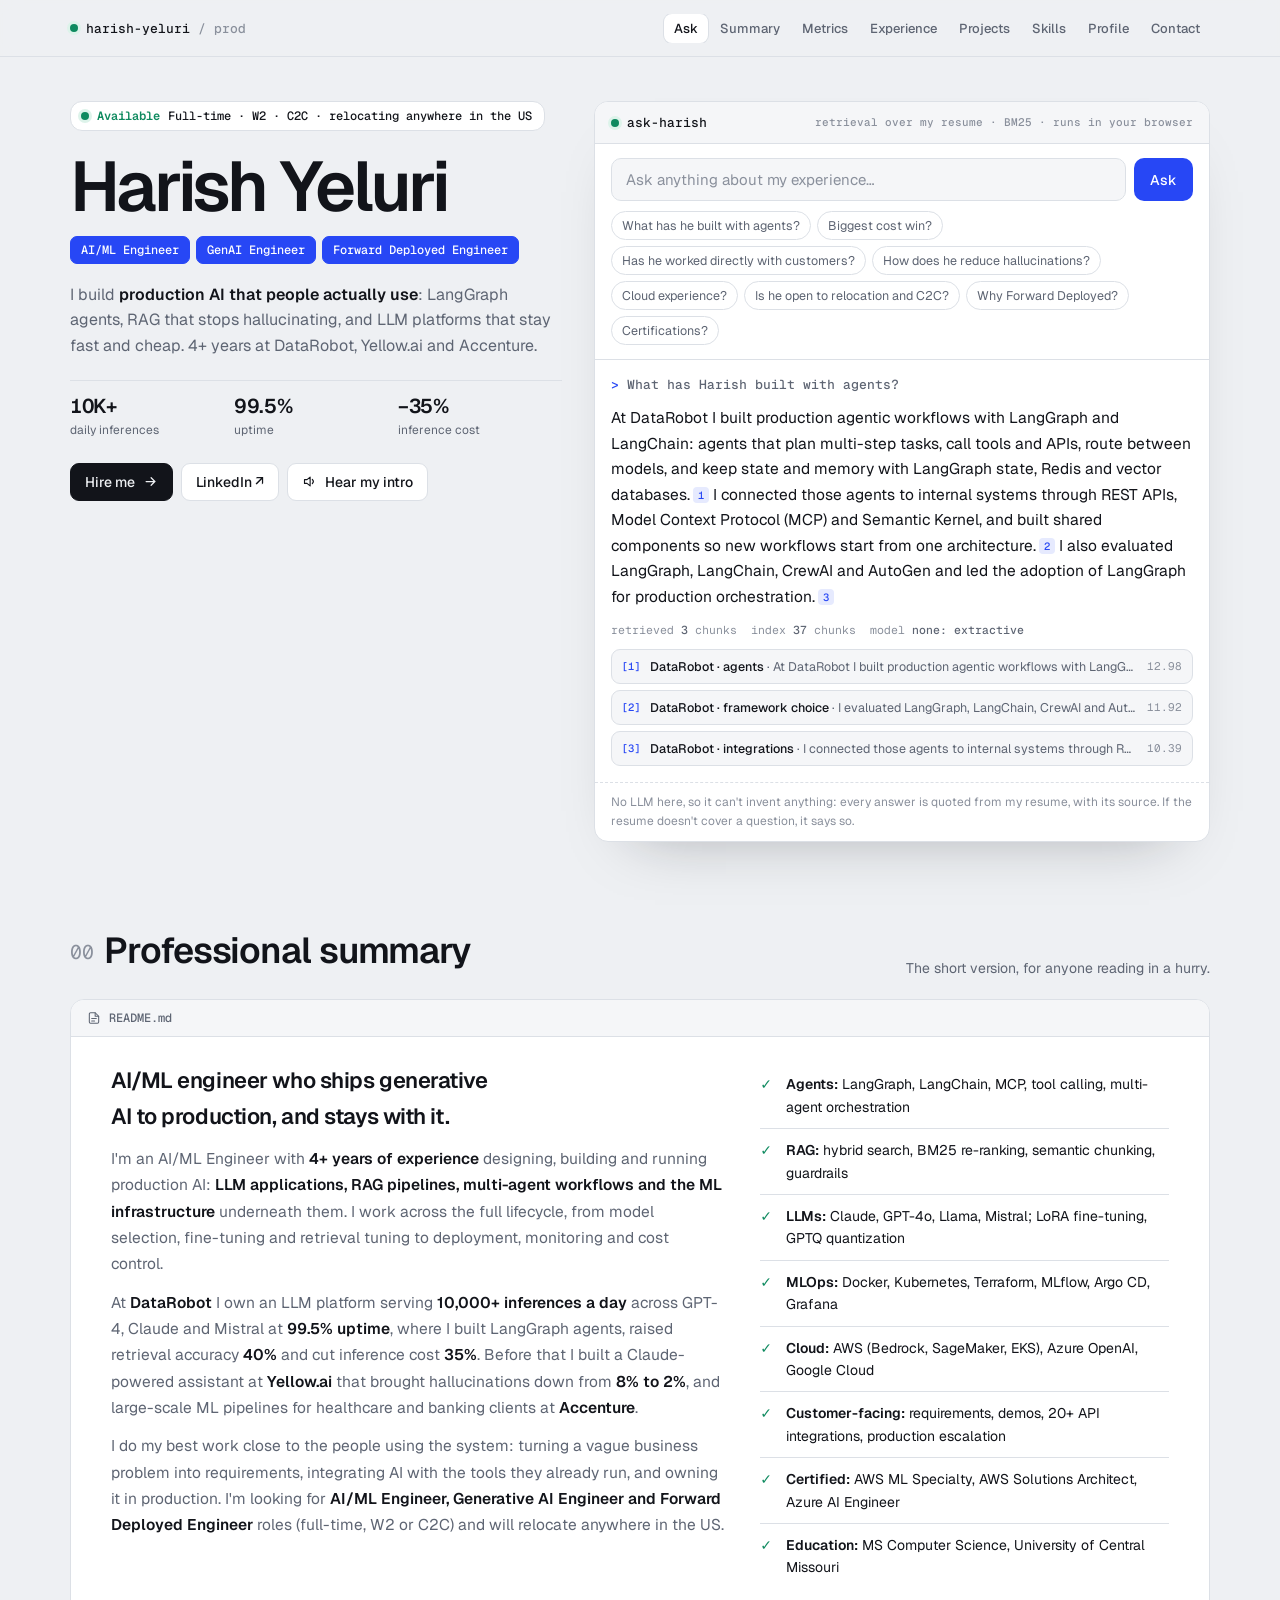
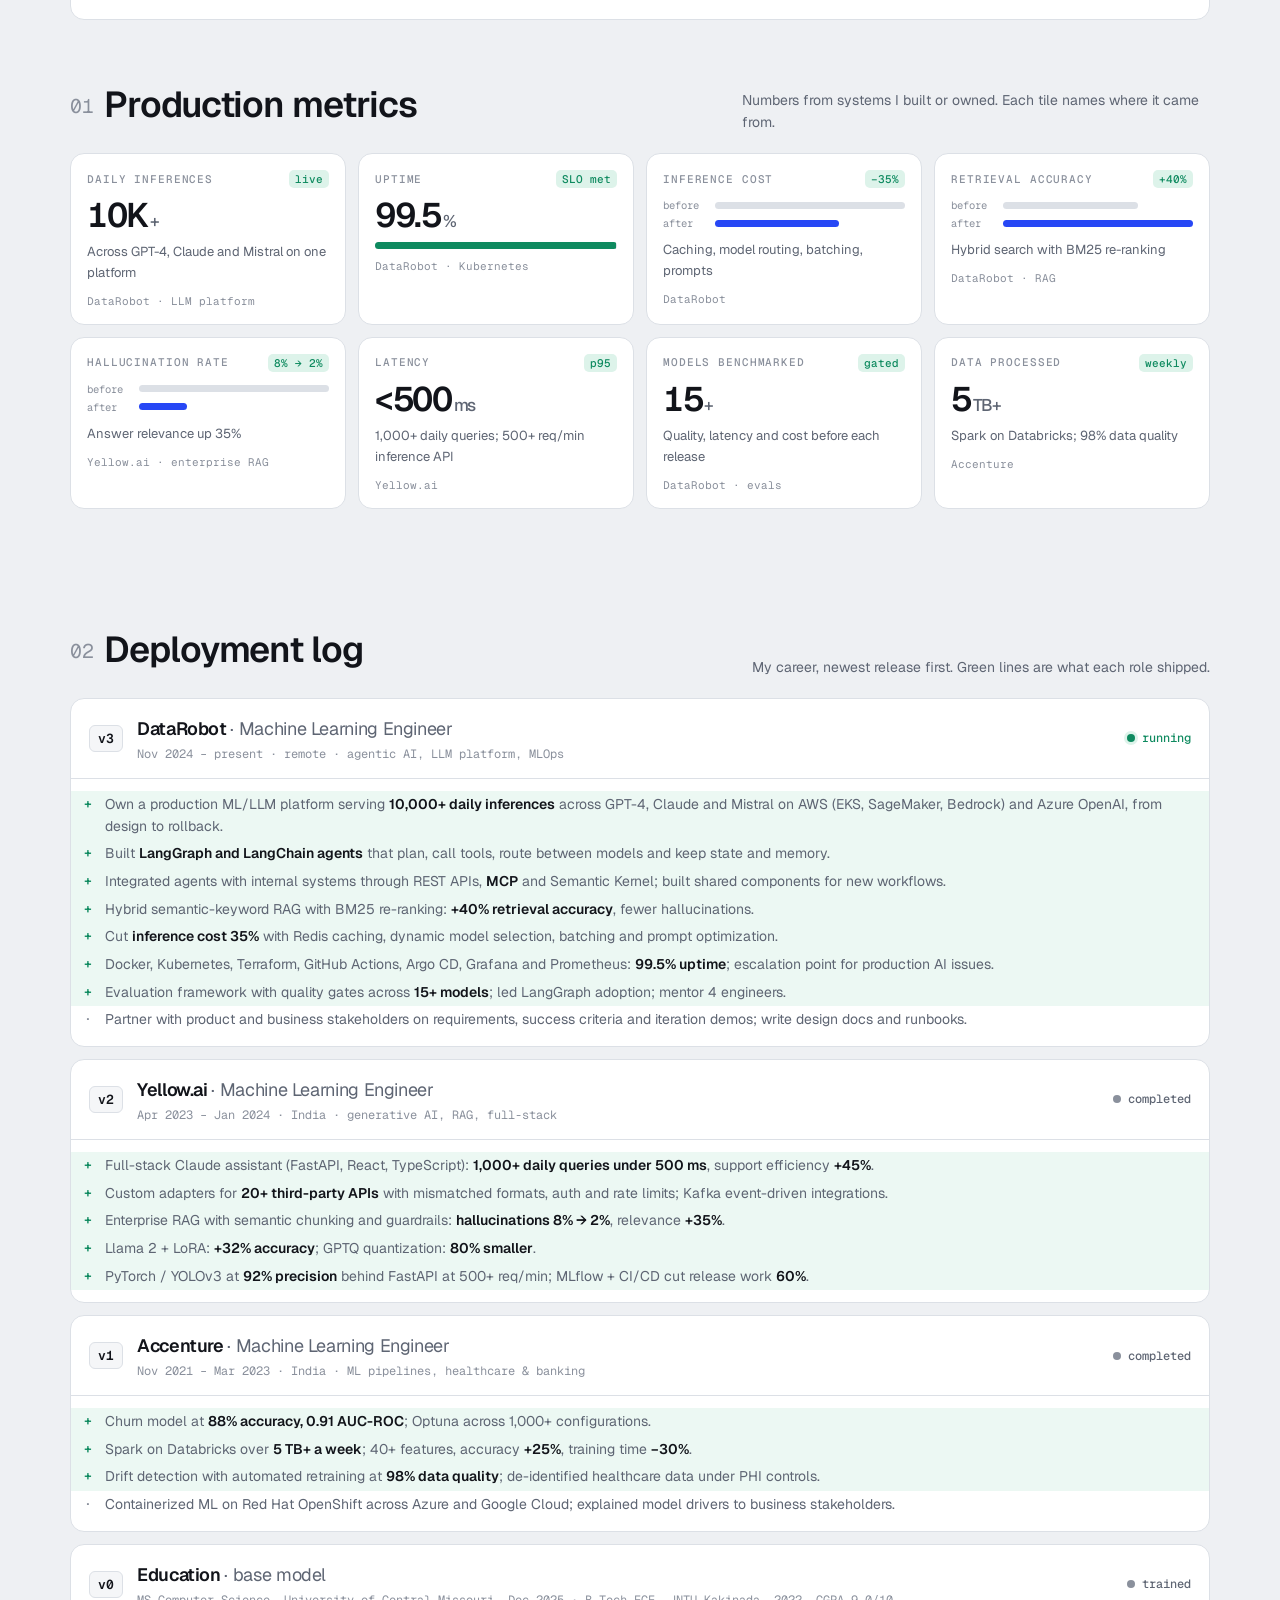
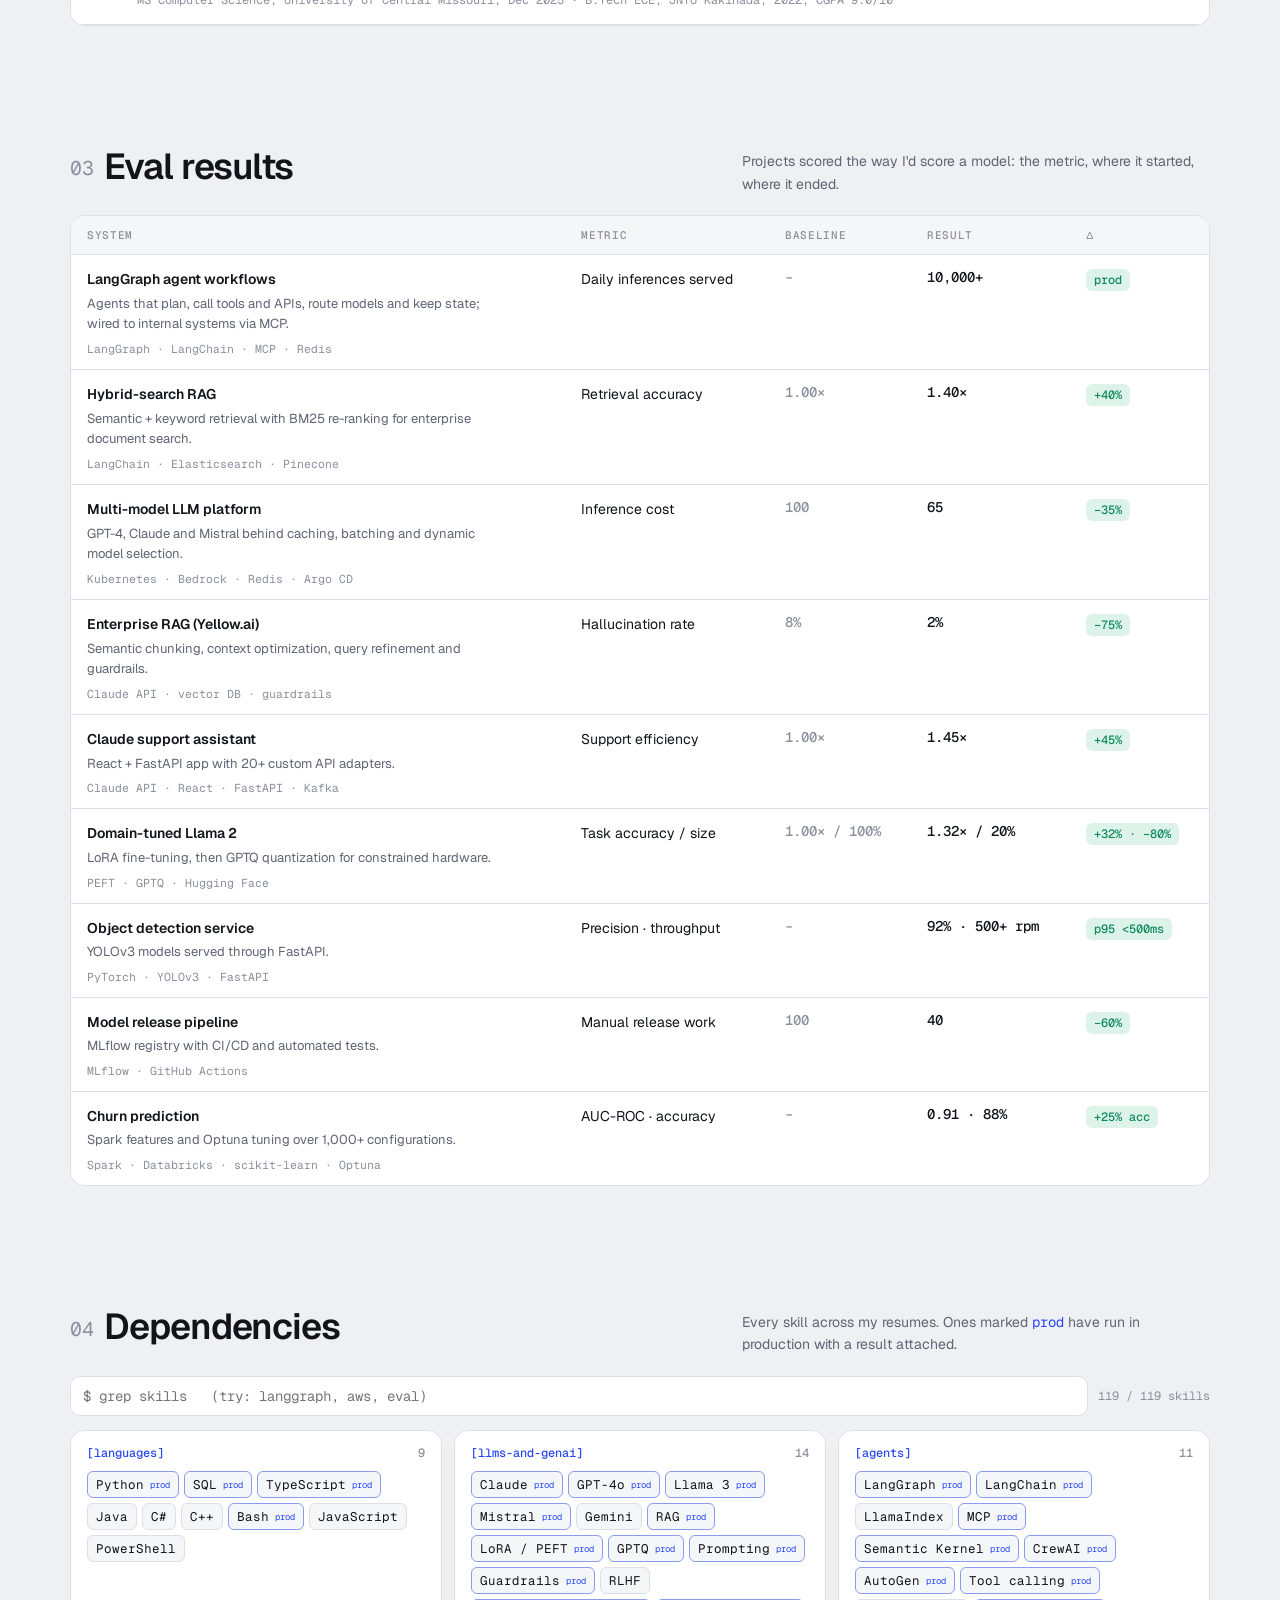
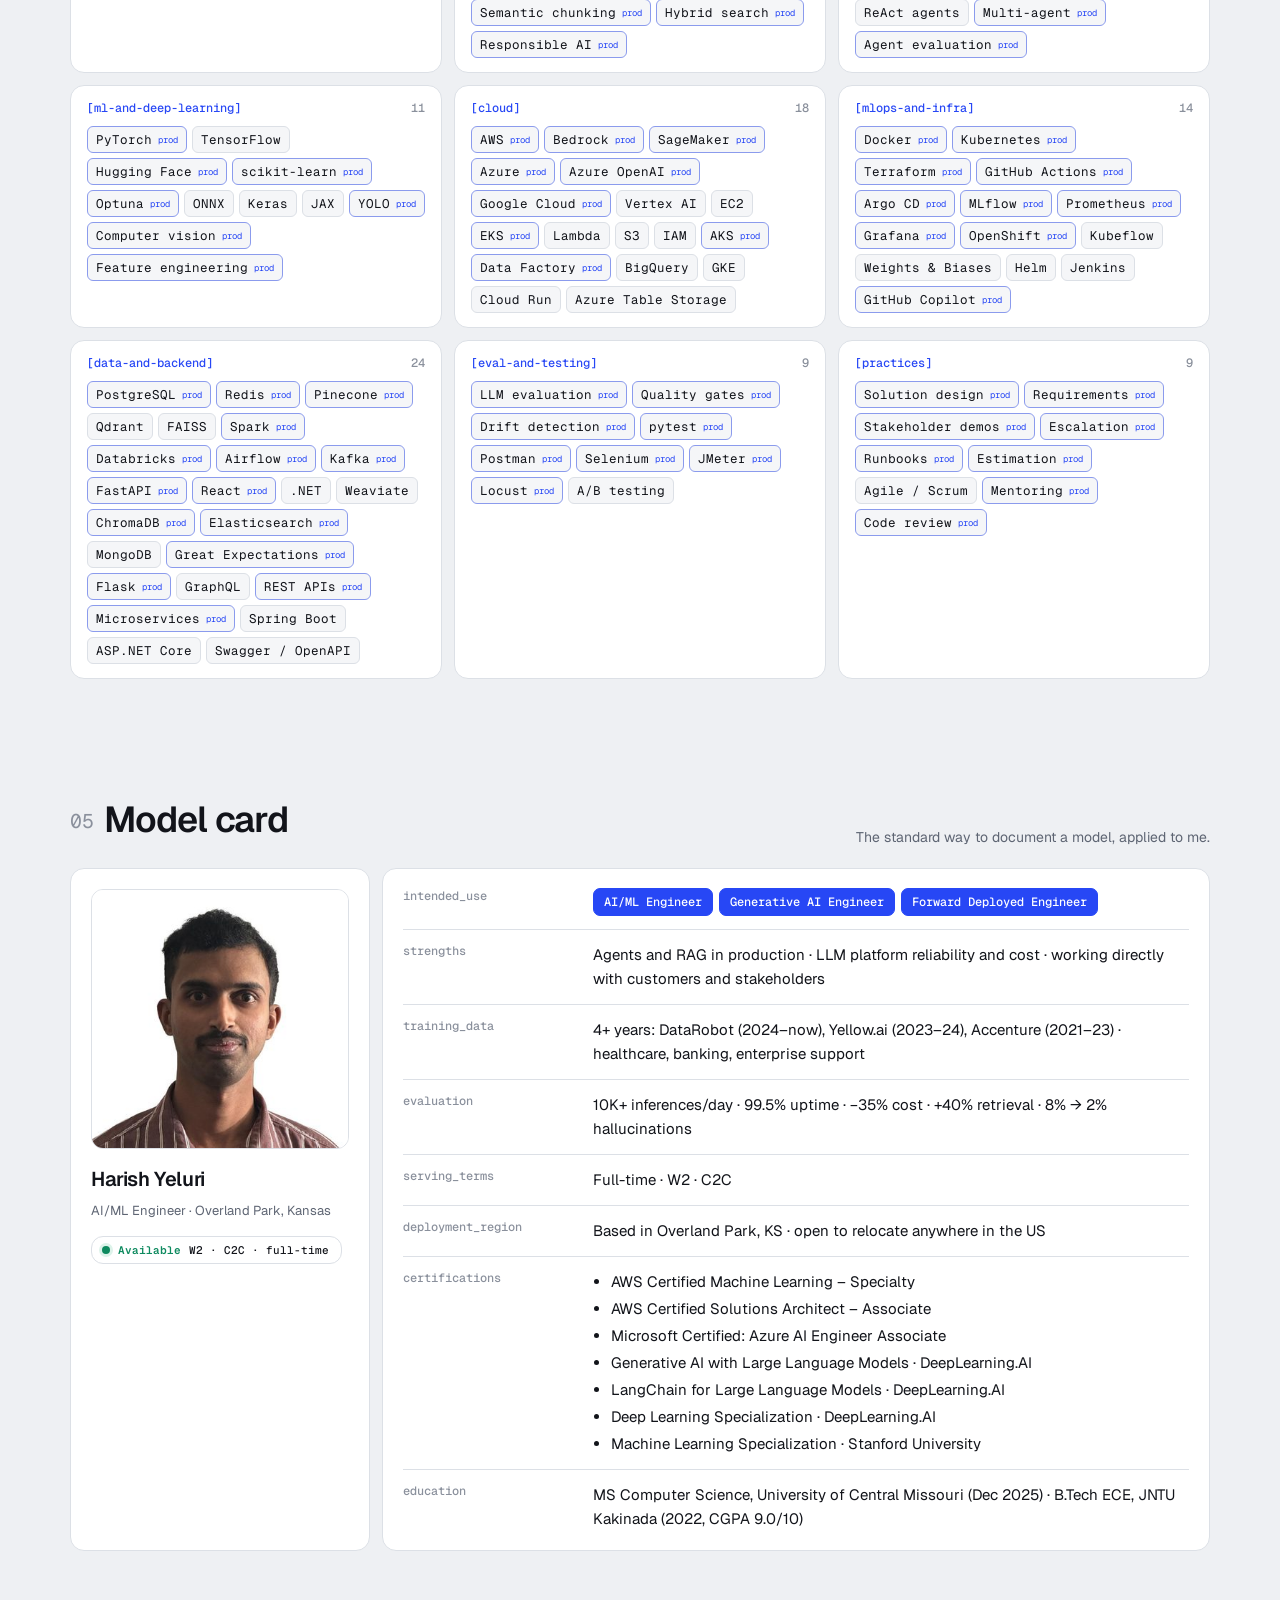
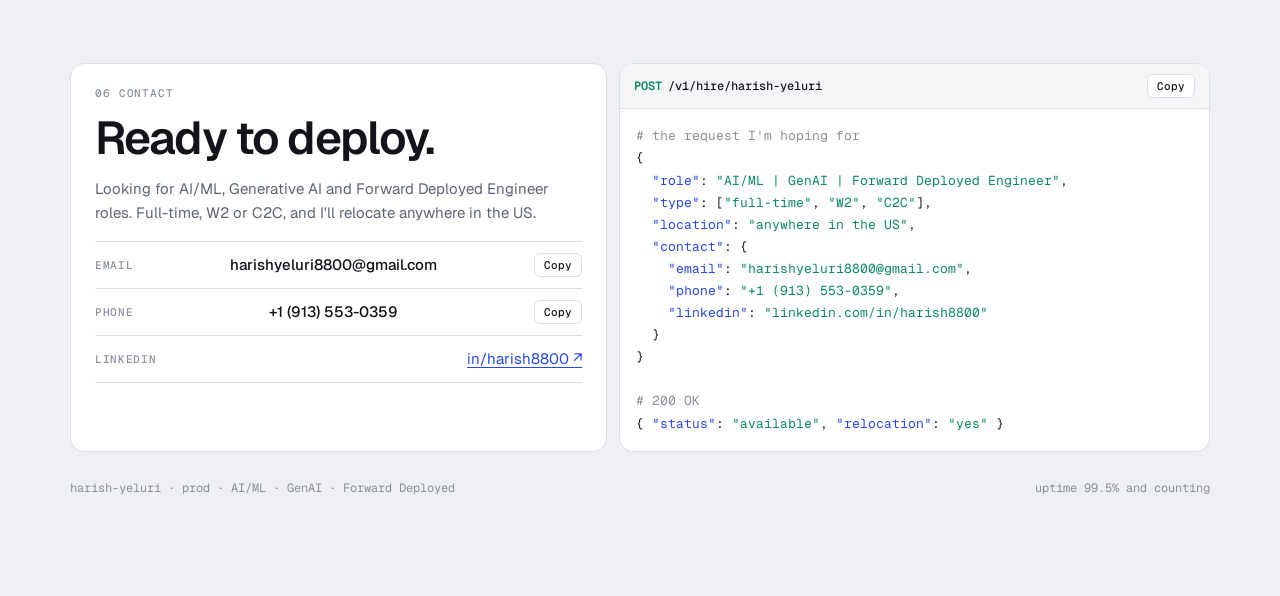
==== index.html @ 782bf1df "Publish the portfolio at the main site address Moves the current live portfolio from /Portfolio/ to " ====
<!doctype html>
<html lang="en">
<head>
  <meta charset="utf-8">
  <meta name="viewport" content="width=device-width, initial-scale=1, viewport-fit=cover">
  <title>Harish Yeluri · AI/ML, GenAI & Forward Deployed Engineer</title>
  <meta name="description" content="Harish Yeluri: AI/ML, Generative AI and Forward Deployed Engineer. Production LLM platforms, LangGraph agents and RAG systems. 10K+ daily inferences, 99.5% uptime, 35% lower inference cost.">
  <meta property="og:title" content="Harish Yeluri · AI/ML Engineer">
  <meta property="og:description" content="Ask my resume anything. Production AI with real metrics.">
  <meta property="og:image" content="assets/harish-yeluri.jpg">
  <meta name="theme-color" content="#EEF0F3">
  <link rel="icon" href="assets/favicon.svg" type="image/svg+xml">
  <link rel="preconnect" href="https://fonts.googleapis.com">
  <link rel="preconnect" href="https://fonts.gstatic.com" crossorigin>
  <link rel="stylesheet" href="https://fonts.googleapis.com/css2?family=Geist:wght@400;500;600;700&family=Geist+Mono:wght@400;500;600&display=swap">
  <link rel="stylesheet" href="css/styles.css">
  <style>body{margin:0}img{max-width:100%}[hidden]{display:none!important}</style>
</head>
<body>
<header class="top">
  <div class="wrap">
    <a class="crumb" href="#top"><span class="dot live" aria-hidden="true"></span>harish-yeluri <span class="hide-sm">/ prod</span></a>
    <nav class="tabs" aria-label="Sections">
      <a href="#ask" data-sec="ask">Ask</a>
      <a href="#summary" data-sec="summary">Summary</a>
      <a href="#metrics" data-sec="metrics">Metrics</a>
      <a href="#deployments" data-sec="deployments">Experience</a>
      <a href="#evals" data-sec="evals">Projects</a>
      <a href="#stack" data-sec="stack">Skills</a>
      <a href="#card" data-sec="card">Profile</a>
      <a href="#hire" data-sec="hire">Contact</a>
    </nav>
  </div>
</header>

<main id="top">
  <div class="wrap">
    <section class="hero" id="ask">
      <div>
        <span class="status"><span class="dot live" aria-hidden="true"></span><b>Available</b><span>Full-time · W2 · C2C · relocating anywhere in the US</span></span>
        <h1>Harish Yeluri</h1>
        <div class="roles" aria-label="Target roles">
          <span class="chip acc">AI/ML Engineer</span><span class="chip acc">GenAI Engineer</span><span class="chip acc">Forward Deployed Engineer</span>
        </div>
        <p class="lede">I build <b>production AI that people actually use</b>: LangGraph agents, RAG that stops hallucinating, and LLM platforms that stay fast and cheap. 4+ years at DataRobot, Yellow.ai and Accenture.</p>
        <div class="hero-meta">
          <div><b>10K+</b><span>daily inferences</span></div>
          <div><b>99.5%</b><span>uptime</span></div>
          <div><b>−35%</b><span>inference cost</span></div>
        </div>
        <div class="btns">
          <a class="btn pri" href="#hire">Hire me <svg viewBox="0 0 24 24" fill="none" stroke="currentColor" stroke-width="2" stroke-linecap="round"><path d="M5 12h14M13 6l6 6-6 6"/></svg></a>
          <a class="btn" href="https://www.linkedin.com/in/harish8800/" target="_blank" rel="noopener">LinkedIn ↗</a>
          <button class="btn" type="button" id="introBtn" hidden><svg viewBox="0 0 24 24" fill="none" stroke="currentColor" stroke-width="1.8" stroke-linecap="round" stroke-linejoin="round"><path d="M4 9v6h4l5 4V5L8 9z"/><path d="M16.5 8.5a5 5 0 0 1 0 7"/></svg><span>Hear my intro</span></button>
        </div>
      </div>

      <div class="panel ask" aria-label="Ask about my experience">
        <div class="ask-head">
          <span class="t"><span class="dot" aria-hidden="true"></span>ask-harish</span>
          <span class="label">retrieval over my resume · BM25 · runs in your browser</span>
        </div>
        <form class="ask-form" id="askForm">
          <label for="askInput" class="label" style="position:absolute;left:-9999px">Ask a question</label>
          <input id="askInput" type="text" autocomplete="off" placeholder="Ask anything about my experience…">
          <button type="submit">Ask</button>
        </form>
        <div class="sugs" id="sugs"></div>
        <div class="answer" id="answer" aria-live="polite">
          <p class="q" id="aQ">What has Harish built with agents?</p>
          <p class="a" id="aA">At DataRobot I built production agentic workflows with LangGraph and LangChain: agents that plan multi-step tasks, call tools and APIs, route between models, and keep state and memory with LangGraph state, Redis and vector databases.<button class="cite" type="button" data-go="dep-dr">1</button> I connected those agents to internal systems through REST APIs, Model Context Protocol (MCP) and Semantic Kernel, and built shared components so new workflows start from one architecture.<button class="cite" type="button" data-go="dep-dr">2</button> I also evaluated LangGraph, LangChain, CrewAI and AutoGen and led the adoption of LangGraph for production orchestration.<button class="cite" type="button" data-go="dep-dr">3</button></p>
          <div class="trace" id="aTrace"><span>retrieved <b>3</b> chunks</span><span>index <b>48</b> chunks</span><span>model <b>none: extractive</b></span></div>
          <div class="srcs" id="aSrcs"></div>
        </div>
        <p class="note">No LLM here, so it can't invent anything: every answer is quoted from my resume, with its source. If the resume doesn't cover a question, it says so.</p>
      </div>
    </section>
  </div>

  <section class="sec" id="summary" style="padding-bottom:0">
    <div class="wrap">
      <div class="sec-head">
        <h2><code>00</code>Professional summary</h2>
        <p>The short version, for anyone reading in a hurry.</p>
      </div>
      <article class="panel readme">
        <div class="readme-head"><svg viewBox="0 0 24 24" fill="none" stroke="currentColor" stroke-width="1.8" stroke-linecap="round" stroke-linejoin="round" aria-hidden="true"><path d="M14 3H6a2 2 0 0 0-2 2v14a2 2 0 0 0 2 2h12a2 2 0 0 0 2-2V9z"/><path d="M14 3v6h6M8 13h8M8 17h5"/></svg>README.md</div>
        <div class="readme-body">
          <div>
            <h3>AI/ML engineer who ships generative AI to production, and stays with it.</h3>
            <p>I'm an AI/ML Engineer with <b>4+ years of experience</b> designing, building and running production AI: <b>LLM applications, RAG pipelines, multi-agent workflows and the ML infrastructure</b> underneath them. I work across the full lifecycle, from model selection, fine-tuning and retrieval tuning to deployment, monitoring and cost control.</p>
            <p>At <b>DataRobot</b> I own an LLM platform serving <b>10,000+ inferences a day</b> across GPT-4, Claude and Mistral at <b>99.5% uptime</b>, where I built LangGraph agents, raised retrieval accuracy <b>40%</b> and cut inference cost <b>35%</b>. Before that I built a Claude-powered assistant at <b>Yellow.ai</b> that brought hallucinations down from <b>8% to 2%</b>, and large-scale ML pipelines for healthcare and banking clients at <b>Accenture</b>.</p>
            <p>I do my best work close to the people using the system: turning a vague business problem into requirements, integrating AI with the tools they already run, and owning it in production. I'm looking for <b>AI/ML Engineer, Generative AI Engineer and Forward Deployed Engineer</b> roles (full-time, W2 or C2C) and will relocate anywhere in the US.</p>
          </div>
          <ul class="hl-list" aria-label="Highlights">
            <li><span><b>Agents:</b> LangGraph, LangChain, MCP, tool calling, multi-agent orchestration</span></li>
            <li><span><b>RAG:</b> hybrid search, BM25 re-ranking, semantic chunking, guardrails</span></li>
            <li><span><b>LLMs:</b> Claude, GPT-4o, Llama, Mistral; LoRA fine-tuning, GPTQ quantization</span></li>
            <li><span><b>MLOps:</b> Docker, Kubernetes, Terraform, MLflow, Argo CD, Grafana</span></li>
            <li><span><b>Cloud:</b> AWS (Bedrock, SageMaker, EKS), Azure OpenAI, Google Cloud</span></li>
            <li><span><b>Customer-facing:</b> requirements, demos, 20+ API integrations, production escalation</span></li>
            <li><span><b>Certified:</b> AWS ML Specialty, AWS Solutions Architect, Azure AI Engineer</span></li>
            <li><span><b>Education:</b> MS Computer Science, University of Central Missouri</span></li>
          </ul>
        </div>
      </article>
    </div>
  </section>

  <section class="sec" id="metrics">
    <div class="wrap">
      <div class="sec-head">
        <h2><code>01</code>Production metrics</h2>
        <p>Numbers from systems I built or owned. Each tile names where it came from.</p>
      </div>
      <div class="kpis">
        <div class="panel kpi"><div class="top-row"><span class="label">Daily inferences</span><span class="delta">live</span></div><div class="val">10K<small>+</small></div><p>Across GPT-4, Claude and Mistral on one platform</p><span class="src-tag">DataRobot · LLM platform</span></div>
        <div class="panel kpi"><div class="top-row"><span class="label">Uptime</span><span class="delta">SLO met</span></div><div class="val">99.5<small>%</small></div><div class="gauge" aria-hidden="true"><i style="width:99.5%"></i></div><span class="src-tag">DataRobot · Kubernetes</span></div>
        <div class="panel kpi"><div class="top-row"><span class="label">Inference cost</span><span class="delta">−35%</span></div><div class="mini" aria-hidden="true"><div>before<i style="width:100%"></i></div><div>after<i class="after" style="width:65%"></i></div></div><p>Caching, model routing, batching, prompts</p><span class="src-tag">DataRobot</span></div>
        <div class="panel kpi"><div class="top-row"><span class="label">Retrieval accuracy</span><span class="delta">+40%</span></div><div class="mini" aria-hidden="true"><div>before<i style="width:71%"></i></div><div>after<i class="after" style="width:100%"></i></div></div><p>Hybrid search with BM25 re-ranking</p><span class="src-tag">DataRobot · RAG</span></div>
        <div class="panel kpi"><div class="top-row"><span class="label">Hallucination rate</span><span class="delta">8% → 2%</span></div><div class="mini" aria-hidden="true"><div>before<i style="width:100%"></i></div><div>after<i class="after" style="width:25%"></i></div></div><p>Answer relevance up 35%</p><span class="src-tag">Yellow.ai · enterprise RAG</span></div>
        <div class="panel kpi"><div class="top-row"><span class="label">Latency</span><span class="delta">p95</span></div><div class="val">&lt;500<small>ms</small></div><p>1,000+ daily queries; 500+ req/min inference API</p><span class="src-tag">Yellow.ai</span></div>
        <div class="panel kpi"><div class="top-row"><span class="label">Models benchmarked</span><span class="delta">gated</span></div><div class="val">15<small>+</small></div><p>Quality, latency and cost before each release</p><span class="src-tag">DataRobot · evals</span></div>
        <div class="panel kpi"><div class="top-row"><span class="label">Data processed</span><span class="delta">weekly</span></div><div class="val">5<small>TB+</small></div><p>Spark on Databricks; 98% data quality</p><span class="src-tag">Accenture</span></div>
      </div>
    </div>
  </section>

  <section class="sec" id="deployments">
    <div class="wrap">
      <div class="sec-head">
        <h2><code>02</code>Deployment log</h2>
        <p>My career, newest release first. Green lines are what each role shipped.</p>
      </div>
      <div class="deploys">
        <article class="panel dep" id="dep-dr">
          <div class="dep-head">
            <span class="ver">v3</span>
            <div><h3>DataRobot <span>· Machine Learning Engineer</span></h3><p class="meta">Nov 2024 – present · remote · agentic AI, LLM platform, MLOps</p></div>
            <span class="state run"><span class="dot live" aria-hidden="true"></span>running</span>
          </div>
          <ul class="diff">
            <li class="add"><span>Own a production ML/LLM platform serving <b>10,000+ daily inferences</b> across GPT-4, Claude and Mistral on AWS (EKS, SageMaker, Bedrock) and Azure OpenAI, from design to rollback.</span></li>
            <li class="add"><span>Built <b>LangGraph and LangChain agents</b> that plan, call tools, route between models and keep state and memory.</span></li>
            <li class="add"><span>Integrated agents with internal systems through REST APIs, <b>MCP</b> and Semantic Kernel; built shared components for new workflows.</span></li>
            <li class="add"><span>Hybrid semantic-keyword RAG with BM25 re-ranking: <b>+40% retrieval accuracy</b>, fewer hallucinations.</span></li>
            <li class="add"><span>Cut <b>inference cost 35%</b> with Redis caching, dynamic model selection, batching and prompt optimization.</span></li>
            <li class="add"><span>Docker, Kubernetes, Terraform, GitHub Actions, Argo CD, Grafana and Prometheus: <b>99.5% uptime</b>; escalation point for production AI issues.</span></li>
            <li class="add"><span>Evaluation framework with quality gates across <b>15+ models</b>; led LangGraph adoption; mentor 4 engineers.</span></li>
            <li class="ctx"><span>Partner with product and business stakeholders on requirements, success criteria and iteration demos; write design docs and runbooks.</span></li>
          </ul>
        </article>
        <article class="panel dep" id="dep-ya">
          <div class="dep-head">
            <span class="ver">v2</span>
            <div><h3>Yellow.ai <span>· Machine Learning Engineer</span></h3><p class="meta">Apr 2023 – Jan 2024 · India · generative AI, RAG, full-stack</p></div>
            <span class="state"><span class="dot done" aria-hidden="true"></span>completed</span>
          </div>
          <ul class="diff">
            <li class="add"><span>Full-stack Claude assistant (FastAPI, React, TypeScript): <b>1,000+ daily queries under 500 ms</b>, support efficiency <b>+45%</b>.</span></li>
            <li class="add"><span>Custom adapters for <b>20+ third-party APIs</b> with mismatched formats, auth and rate limits; Kafka event-driven integrations.</span></li>
            <li class="add"><span>Enterprise RAG with semantic chunking and guardrails: <b>hallucinations 8% → 2%</b>, relevance <b>+35%</b>.</span></li>
            <li class="add"><span>Llama 2 + LoRA: <b>+32% accuracy</b>; GPTQ quantization: <b>80% smaller</b>.</span></li>
            <li class="add"><span>PyTorch / YOLOv3 at <b>92% precision</b> behind FastAPI at 500+ req/min; MLflow + CI/CD cut release work <b>60%</b>.</span></li>
          </ul>
        </article>
        <article class="panel dep" id="dep-ac">
          <div class="dep-head">
            <span class="ver">v1</span>
            <div><h3>Accenture <span>· Machine Learning Engineer</span></h3><p class="meta">Nov 2021 – Mar 2023 · India · ML pipelines, healthcare &amp; banking</p></div>
            <span class="state"><span class="dot done" aria-hidden="true"></span>completed</span>
          </div>
          <ul class="diff">
            <li class="add"><span>Churn model at <b>88% accuracy, 0.91 AUC-ROC</b>; Optuna across 1,000+ configurations.</span></li>
            <li class="add"><span>Spark on Databricks over <b>5 TB+ a week</b>; 40+ features, accuracy <b>+25%</b>, training time <b>−30%</b>.</span></li>
            <li class="add"><span>Drift detection with automated retraining at <b>98% data quality</b>; de-identified healthcare data under PHI controls.</span></li>
            <li class="ctx"><span>Containerized ML on Red Hat OpenShift across Azure and Google Cloud; explained model drivers to business stakeholders.</span></li>
          </ul>
        </article>
        <article class="panel dep" id="dep-edu">
          <div class="dep-head">
            <span class="ver">v0</span>
            <div><h3>Education <span>· base model</span></h3><p class="meta">MS Computer Science, University of Central Missouri, Dec 2025 · B.Tech ECE, JNTU Kakinada, 2022, CGPA 9.0/10</p></div>
            <span class="state"><span class="dot done" aria-hidden="true"></span>trained</span>
          </div>
        </article>
      </div>
    </div>
  </section>

  <section class="sec" id="evals">
    <div class="wrap">
      <div class="sec-head">
        <h2><code>03</code>Eval results</h2>
        <p>Projects scored the way I'd score a model: the metric, where it started, where it ended.</p>
      </div>
      <div class="panel tbl-wrap">
        <table>
          <thead><tr><th>System</th><th>Metric</th><th>Baseline</th><th>Result</th><th>Δ</th></tr></thead>
          <tbody>
            <tr><td><div class="sys">LangGraph agent workflows</div><div class="how">Agents that plan, call tools and APIs, route models and keep state; wired to internal systems via MCP.</div><div class="stack">LangGraph · LangChain · MCP · Redis</div></td><td>Daily inferences served</td><td class="num base">–</td><td class="num">10,000+</td><td><span class="pill">prod</span></td></tr>
            <tr><td><div class="sys">Hybrid-search RAG</div><div class="how">Semantic + keyword retrieval with BM25 re-ranking for enterprise document search.</div><div class="stack">LangChain · Elasticsearch · Pinecone</div></td><td>Retrieval accuracy</td><td class="num base">1.00×</td><td class="num">1.40×</td><td><span class="pill">+40%</span></td></tr>
            <tr><td><div class="sys">Multi-model LLM platform</div><div class="how">GPT-4, Claude and Mistral behind caching, batching and dynamic model selection.</div><div class="stack">Kubernetes · Bedrock · Redis · Argo CD</div></td><td>Inference cost</td><td class="num base">100</td><td class="num">65</td><td><span class="pill">−35%</span></td></tr>
            <tr><td><div class="sys">Enterprise RAG (Yellow.ai)</div><div class="how">Semantic chunking, context optimization, query refinement and guardrails.</div><div class="stack">Claude API · vector DB · guardrails</div></td><td>Hallucination rate</td><td class="num base">8%</td><td class="num">2%</td><td><span class="pill">−75%</span></td></tr>
            <tr><td><div class="sys">Claude support assistant</div><div class="how">React + FastAPI app with 20+ custom API adapters.</div><div class="stack">Claude API · React · FastAPI · Kafka</div></td><td>Support efficiency</td><td class="num base">1.00×</td><td class="num">1.45×</td><td><span class="pill">+45%</span></td></tr>
            <tr><td><div class="sys">Domain-tuned Llama 2</div><div class="how">LoRA fine-tuning, then GPTQ quantization for constrained hardware.</div><div class="stack">PEFT · GPTQ · Hugging Face</div></td><td>Task accuracy / size</td><td class="num base">1.00× / 100%</td><td class="num">1.32× / 20%</td><td><span class="pill">+32% · −80%</span></td></tr>
            <tr><td><div class="sys">Object detection service</div><div class="how">YOLOv3 models served through FastAPI.</div><div class="stack">PyTorch · YOLOv3 · FastAPI</div></td><td>Precision · throughput</td><td class="num base">–</td><td class="num">92% · 500+ rpm</td><td><span class="pill">p95 &lt;500ms</span></td></tr>
            <tr><td><div class="sys">Model release pipeline</div><div class="how">MLflow registry with CI/CD and automated tests.</div><div class="stack">MLflow · GitHub Actions</div></td><td>Manual release work</td><td class="num base">100</td><td class="num">40</td><td><span class="pill">−60%</span></td></tr>
            <tr><td><div class="sys">Churn prediction</div><div class="how">Spark features and Optuna tuning over 1,000+ configurations.</div><div class="stack">Spark · Databricks · scikit-learn · Optuna</div></td><td>AUC-ROC · accuracy</td><td class="num base">–</td><td class="num">0.91 · 88%</td><td><span class="pill">+25% acc</span></td></tr>
          </tbody>
        </table>
      </div>
    </div>
  </section>

  <section class="sec" id="stack">
    <div class="wrap">
      <div class="sec-head">
        <h2><code>04</code>Dependencies</h2>
        <p>Every skill across my resumes. Ones marked <code style="color:var(--accent)">prod</code> have run in production with a result attached.</p>
      </div>
      <div class="stack-tools">
        <label for="skillQ" class="label" style="position:absolute;left:-9999px">Filter skills</label>
        <input id="skillQ" type="search" placeholder="$ grep skills   (try: langgraph, aws, eval)" autocomplete="off">
        <span class="count" id="skillCount"></span>
      </div>
      <div class="manifest" id="manifest"></div>
    </div>
  </section>

  <section class="sec" id="card">
    <div class="wrap">
      <div class="sec-head">
        <h2><code>05</code>Model card</h2>
        <p>The standard way to document a model, applied to me.</p>
      </div>
      <div class="card-grid">
        <div class="panel idc">
          <img src="assets/harish-yeluri.jpg" alt="Portrait of Harish Yeluri" width="260" height="260">
          <div><h3>Harish Yeluri</h3></div>
          <p class="sub">AI/ML Engineer · Overland Park, Kansas</p>
          <span class="status" style="font-size:11px"><span class="dot live" aria-hidden="true"></span><b>Available</b><span>W2 · C2C · full-time</span></span>
        </div>
        <div class="panel mc">
          <dl>
            <dt>intended_use</dt><dd><div class="chips"><span class="chip acc">AI/ML Engineer</span><span class="chip acc">Generative AI Engineer</span><span class="chip acc">Forward Deployed Engineer</span></div></dd>
            <dt>strengths</dt><dd>Agents and RAG in production · LLM platform reliability and cost · working directly with customers and stakeholders</dd>
            <dt>training_data</dt><dd>4+ years: DataRobot (2024–now), Yellow.ai (2023–24), Accenture (2021–23) · healthcare, banking, enterprise support</dd>
            <dt>evaluation</dt><dd>10K+ inferences/day · 99.5% uptime · −35% cost · +40% retrieval · 8% → 2% hallucinations</dd>
            <dt>serving_terms</dt><dd>Full-time · W2 · C2C</dd>
            <dt>deployment_region</dt><dd>Based in Overland Park, KS · open to relocate anywhere in the US</dd>
            <dt>certifications</dt><dd><ul>
              <li>AWS Certified Machine Learning – Specialty</li>
              <li>AWS Certified Solutions Architect – Associate</li>
              <li>Microsoft Certified: Azure AI Engineer Associate</li>
              <li>Generative AI with Large Language Models · DeepLearning.AI</li>
              <li>LangChain for Large Language Models · DeepLearning.AI</li>
              <li>Deep Learning Specialization · DeepLearning.AI</li>
              <li>Machine Learning Specialization · Stanford University</li>
            </ul></dd>
            <dt>education</dt><dd>MS Computer Science, University of Central Missouri (Dec 2025) · B.Tech ECE, JNTU Kakinada (2022, CGPA 9.0/10)</dd>
          </dl>
        </div>
      </div>
    </div>
  </section>

  <section class="sec" id="hire">
    <div class="wrap">
      <div class="hire">
        <div class="panel hire-l">
          <span class="label"><code>06</code> Contact</span>
          <h2>Ready to deploy.</h2>
          <p>Looking for AI/ML, Generative AI and Forward Deployed Engineer roles. Full-time, W2 or C2C, and I'll relocate anywhere in the US.</p>
          <div class="contact-rows">
            <div><span>Email</span><b id="email">harishyeluri8800@gmail.com</b><button class="cbtn" type="button" data-copy="email">Copy</button></div>
            <div><span>Phone</span><b id="phone">+1 (913) 553-0359</b><button class="cbtn" type="button" data-copy="phone">Copy</button></div>
            <div><span>LinkedIn</span><a href="https://www.linkedin.com/in/harish8800/" target="_blank" rel="noopener">in/harish8800 ↗</a></div>
          </div>
        </div>
        <div class="panel req">
          <div class="req-head"><span><span class="m">POST</span>/v1/hire/harish-yeluri</span><button class="cbtn" type="button" data-copy="reqBody">Copy</button></div>
<pre id="reqBody"><span class="c"># the request I'm hoping for</span>
{
  <span class="k">"role"</span>: <span class="s">"AI/ML | GenAI | Forward Deployed Engineer"</span>,
  <span class="k">"type"</span>: [<span class="s">"full-time"</span>, <span class="s">"W2"</span>, <span class="s">"C2C"</span>],
  <span class="k">"location"</span>: <span class="s">"anywhere in the US"</span>,
  <span class="k">"contact"</span>: {
    <span class="k">"email"</span>: <span class="s">"harishyeluri8800@gmail.com"</span>,
    <span class="k">"phone"</span>: <span class="s">"+1 (913) 553-0359"</span>,
    <span class="k">"linkedin"</span>: <span class="s">"linkedin.com/in/harish8800"</span>
  }
}

<span class="c"># 200 OK</span>
{ <span class="k">"status"</span>: <span class="s">"available"</span>, <span class="k">"relocation"</span>: <span class="s">"yes"</span> }</pre>
        </div>
      </div>
      <footer><span>harish-yeluri · prod · AI/ML · GenAI · Forward Deployed</span><span>uptime 99.5% and counting</span></footer>
    </div>
  </section>
</main>

<script src="js/skills.js"></script>
<script src="js/app.js"></script>
</body>
</html>
---- css/styles.css ----
/* Harish Yeluri · portfolio styles */
/* Layout: the portfolio as a production AI console. Ask box (in-browser BM25 over the resume) up top, then metrics, deployment log, eval table, dependency manifest, model card, hire endpoint. */
:root {
  --bg: #EEF0F3;
  --panel: #FFFFFF;
  --sunk: #F5F6F8;
  --ink: #12141A;
  --muted: #5E6573;
  --faint: #8A909C;
  --line: #DCE0E6;
  --accent: #2747F5;
  --accent-soft: #E6EAFE;
  --ok: #0E8A5F;
  --ok-soft: #DDF3EA;
  --warn: #B26A00;
  --hl: #FFF2B8;
  --on-accent: #FFFFFF;
  --sans: "Geist", "Segoe UI", system-ui, sans-serif;
  --mono: "Geist Mono", ui-monospace, "SFMono-Regular", Menlo, monospace;
}
@media (prefers-color-scheme: dark) {
  :root:not([data-theme="light"]) {
    --bg: #0C0E12; --panel: #14171D; --sunk: #191D24; --ink: #ECEEF2; --muted: #9AA1AE; --faint: #6D7480;
    --line: #262B34; --accent: #7D92FF; --accent-soft: #1C2347; --ok: #3DD29A; --ok-soft: #12302A; --warn: #F0B04A; --hl: #4A3F12; --on-accent: #0C0E12;
    color-scheme: dark;
  }
}
:root[data-theme="dark"] {
  --bg: #0C0E12; --panel: #14171D; --sunk: #191D24; --ink: #ECEEF2; --muted: #9AA1AE; --faint: #6D7480;
  --line: #262B34; --accent: #7D92FF; --accent-soft: #1C2347; --ok: #3DD29A; --ok-soft: #12302A; --warn: #F0B04A; --hl: #4A3F12; --on-accent: #0C0E12;
  color-scheme: dark;
}
* { box-sizing: border-box; }
html { scroll-behavior: smooth; }
@media (prefers-reduced-motion: reduce) { html { scroll-behavior: auto; } }
body { background: var(--bg); color: var(--ink); font: 15px/1.6 var(--sans); }
a { color: var(--accent); text-underline-offset: 3px; }
a:focus-visible, button:focus-visible, input:focus-visible, summary:focus-visible { outline: 2px solid var(--accent); outline-offset: 2px; border-radius: 6px; }
h1, h2, h3 { margin: 0; text-wrap: balance; font-weight: 600; }
p { margin: 0; }
code, .mono { font-family: var(--mono); }
.wrap { max-width: 1180px; margin: 0 auto; padding-inline: 20px; }
.label { font: 500 11px/1 var(--mono); letter-spacing: .08em; text-transform: uppercase; color: var(--faint); }
.panel { background: var(--panel); border: 1px solid var(--line); border-radius: 14px; }
.dot { width: 8px; height: 8px; border-radius: 50%; background: var(--ok); display: inline-block; box-shadow: 0 0 0 3px var(--ok-soft); flex: none; }
@media (prefers-reduced-motion: no-preference) { .dot.live { animation: pulse 2s ease-in-out infinite; } @keyframes pulse { 50% { box-shadow: 0 0 0 6px var(--ok-soft); } } }

/* Top bar */
.top { position: sticky; top: env(safe-area-inset-top, 0px); z-index: 30; background: color-mix(in srgb, var(--bg) 85%, transparent); backdrop-filter: blur(10px); -webkit-backdrop-filter: blur(10px); border-bottom: 1px solid var(--line); }
.top .wrap { display: flex; align-items: center; gap: 18px; height: 56px; }
.crumb { font: 500 13px var(--mono); display: flex; align-items: center; gap: 8px; white-space: nowrap; text-decoration: none; color: var(--ink); }
.crumb span { color: var(--faint); }
.tabs { display: flex; gap: 2px; overflow-x: auto; scrollbar-width: none; min-width: 0; flex: 1; }
.tabs a:first-child { margin-left: auto; }
.tabs::-webkit-scrollbar { display: none; }
.tabs a { font: 500 13px var(--sans); color: var(--muted); text-decoration: none; padding: 6px 10px; border-radius: 8px; white-space: nowrap; }
.tabs a:hover { color: var(--ink); background: var(--sunk); }
.tabs a.on { color: var(--ink); background: var(--panel); box-shadow: 0 0 0 1px var(--line); }

/* Hero */
.hero { padding-block: 44px 24px; display: grid; grid-template-columns: minmax(0, 1fr) minmax(0, 1.25fr); gap: 32px; align-items: start; }
.status { display: inline-flex; align-items: center; gap: 8px; font: 500 12px var(--mono); padding: 6px 12px 6px 10px; border-radius: 12px; background: var(--panel); border: 1px solid var(--line); max-width: 100%; }
.status span:last-child { min-width: 0; }
.status b { font-weight: 600; color: var(--ok); }
.hero h1 { margin-top: 22px; font-size: clamp(42px, 5.6vw, 70px); line-height: .98; letter-spacing: -.045em; font-weight: 600; }
.hero .roles { margin-top: 14px; display: flex; flex-wrap: wrap; gap: 6px; }
.chip { font: 500 12px var(--mono); padding: 5px 10px; border-radius: 7px; background: var(--panel); border: 1px solid var(--line); color: var(--ink); }
.chip.acc { background: var(--accent); color: var(--on-accent); border-color: var(--accent); }
.hero .lede { margin-top: 18px; color: var(--muted); font-size: 16px; max-width: 46ch; }
.hero .lede b { color: var(--ink); font-weight: 600; }
.hero-meta { margin-top: 22px; display: grid; grid-template-columns: repeat(3, minmax(0, 1fr)); border-top: 1px solid var(--line); }
.hero-meta div { padding: 12px 12px 0 0; display: grid; gap: 2px; min-width: 0; }
.hero-meta b { font: 600 20px var(--sans); letter-spacing: -.02em; font-variant-numeric: tabular-nums; }
.hero-meta span { font-size: 12px; color: var(--muted); }
.btns { margin-top: 22px; display: flex; gap: 8px; flex-wrap: wrap; }
.btn { display: inline-flex; align-items: center; gap: 8px; padding: 9px 14px; border-radius: 9px; font: 500 14px var(--sans); text-decoration: none; cursor: pointer; border: 1px solid var(--line); background: var(--panel); color: var(--ink); }
.btn:hover { border-color: var(--accent); }
.btn.pri { background: var(--ink); color: var(--bg); border-color: var(--ink); }
.btn svg { width: 15px; height: 15px; }

/* Ask console */
.ask { overflow: hidden; box-shadow: 0 30px 60px -40px rgba(18,20,26,.35); }
.ask-head { display: flex; align-items: center; justify-content: space-between; gap: 10px; padding: 12px 16px; border-bottom: 1px solid var(--line); background: var(--sunk); flex-wrap: wrap; }
.ask-head .t { display: flex; align-items: center; gap: 8px; font: 500 13px var(--mono); }
.ask-head .label { text-transform: none; letter-spacing: 0; }
.ask-form { display: flex; gap: 8px; padding: 14px 16px 10px; }
.ask-form input { flex: 1; min-width: 0; font: 400 15px var(--sans); padding: 11px 14px; border-radius: 10px; border: 1px solid var(--line); background: var(--sunk); color: var(--ink); }
.ask-form input::placeholder { color: var(--faint); }
.ask-form button { font: 500 14px var(--sans); padding: 0 16px; border-radius: 10px; border: 0; background: var(--accent); color: var(--on-accent); cursor: pointer; }
.sugs { display: flex; gap: 6px; flex-wrap: wrap; padding: 0 16px 14px; }
.sugs button { font: 400 12.5px var(--sans); padding: 5px 10px; border-radius: 999px; border: 1px solid var(--line); background: transparent; color: var(--muted); cursor: pointer; }
.sugs button:hover { color: var(--ink); border-color: var(--accent); }
.answer { border-top: 1px solid var(--line); padding: 16px; display: grid; gap: 12px; min-height: 230px; align-content: start; }
.q { font: 500 13px var(--mono); color: var(--muted); }
.q::before { content: "> "; color: var(--accent); }
.a { font-size: 15.5px; line-height: 1.65; }
.a .cite { font: 500 10.5px var(--mono); color: var(--accent); background: var(--accent-soft); padding: 1px 5px; border-radius: 4px; margin-left: 3px; vertical-align: 1px; cursor: pointer; border: 0; }
.a .caret { display: inline-block; width: 7px; height: 1.05em; background: var(--accent); vertical-align: -2px; margin-left: 2px; }
.trace { display: flex; gap: 14px; flex-wrap: wrap; font: 400 11.5px var(--mono); color: var(--faint); }
.trace b { color: var(--muted); font-weight: 500; }
.srcs { display: grid; gap: 6px; }
.src { display: grid; grid-template-columns: auto minmax(0, 1fr) auto; gap: 10px; align-items: center; padding: 8px 10px; border-radius: 9px; background: var(--sunk); border: 1px solid var(--line); font-size: 12.5px; text-align: left; cursor: pointer; color: var(--ink); font-family: var(--sans); }
.src:hover { border-color: var(--accent); }
.src .n { font: 500 10.5px var(--mono); color: var(--accent); }
.src .s { overflow: hidden; text-overflow: ellipsis; white-space: nowrap; color: var(--muted); }
.src .s b { color: var(--ink); font-weight: 500; }
.src .sc { font: 400 11px var(--mono); color: var(--faint); font-variant-numeric: tabular-nums; }
.note { font-size: 12px; color: var(--faint); padding: 10px 16px; border-top: 1px dashed var(--line); }

/* Sections */
section.sec { padding-block: 56px; }
.sec-head { display: flex; align-items: end; justify-content: space-between; gap: 16px; flex-wrap: wrap; margin-bottom: 20px; }
.sec-head h2 { font-size: clamp(26px, 3.2vw, 36px); letter-spacing: -.03em; }
.sec-head h2 code { font-size: .55em; color: var(--faint); font-weight: 400; margin-right: 10px; vertical-align: middle; letter-spacing: 0; }
.sec-head p { color: var(--muted); max-width: 52ch; font-size: 14px; }
.flash { animation: flash 1.6s ease-out; }
@keyframes flash { 0%, 30% { background: var(--hl); } 100% { background: transparent; } }

/* Summary */
.readme { overflow: hidden; }
.readme-head { display: flex; align-items: center; gap: 8px; padding: 10px 16px; border-bottom: 1px solid var(--line); background: var(--sunk); font: 500 12px var(--mono); color: var(--muted); }
.readme-head svg { width: 14px; height: 14px; }
.readme-body { padding: 26px clamp(18px, 4vw, 40px) 30px; display: grid; grid-template-columns: minmax(0, 1.5fr) minmax(0, 1fr); gap: 36px; }
.readme-body h3 { font-size: 22px; letter-spacing: -.02em; margin-bottom: 12px; }
.readme-body p { color: var(--muted); font-size: 15.5px; line-height: 1.7; max-width: 66ch; }
.readme-body p + p { margin-top: 12px; }
.readme-body p b { color: var(--ink); font-weight: 600; }
.hl-list { list-style: none; margin: 0; padding: 0; display: grid; gap: 0; align-content: start; }
.hl-list li { display: grid; grid-template-columns: 18px minmax(0, 1fr); gap: 8px; padding: 10px 0; border-bottom: 1px solid var(--line); font-size: 14px; }
.hl-list li:last-child { border-bottom: 0; }
.hl-list li::before { content: "✓"; color: var(--ok); font-weight: 600; }
.hl-list b { font-weight: 600; }

/* Metrics */
.kpis { display: grid; grid-template-columns: repeat(4, minmax(0, 1fr)); gap: 12px; }
.kpi { padding: 16px; display: grid; gap: 10px; align-content: start; }
.kpi .top-row { display: flex; justify-content: space-between; align-items: center; gap: 8px; }
.kpi .val { font: 600 34px/1 var(--sans); letter-spacing: -.04em; font-variant-numeric: tabular-nums; }
.kpi .val small { font-size: .5em; color: var(--muted); font-weight: 500; margin-left: 2px; }
.kpi p { font-size: 13px; color: var(--muted); }
.kpi .src-tag { font: 400 11px var(--mono); color: var(--faint); }
.delta { font: 500 11px var(--mono); padding: 2px 6px; border-radius: 5px; background: var(--ok-soft); color: var(--ok); white-space: nowrap; }
.mini { display: grid; gap: 4px; }
.mini div { display: grid; grid-template-columns: 44px minmax(0, 1fr); gap: 8px; align-items: center; font: 400 10.5px var(--mono); color: var(--faint); }
.mini i { display: block; height: 7px; border-radius: 4px; background: var(--line); }
.mini i.after { background: var(--accent); }
.gauge { height: 7px; border-radius: 4px; background: var(--line); overflow: hidden; }
.gauge i { display: block; height: 100%; background: var(--ok); }

/* Deployments */
.deploys { display: grid; gap: 12px; }
.dep { padding: 0; overflow: hidden; }
.dep-head { display: grid; grid-template-columns: auto minmax(0, 1fr) auto; gap: 14px; align-items: center; padding: 16px 18px; border-bottom: 1px solid var(--line); }
.ver { font: 600 13px var(--mono); padding: 4px 8px; border-radius: 6px; background: var(--sunk); border: 1px solid var(--line); }
.dep-head h3 { font-size: 18px; letter-spacing: -.02em; }
.dep-head h3 span { color: var(--muted); font-weight: 400; }
.dep-head .meta { font: 400 12px var(--mono); color: var(--faint); margin-top: 2px; }
.state { display: inline-flex; align-items: center; gap: 7px; font: 500 12px var(--mono); color: var(--muted); white-space: nowrap; }
.state.run { color: var(--ok); }
.state .dot.done { background: var(--faint); box-shadow: none; }
.diff { margin: 0; padding: 12px 0; list-style: none; font: 400 13px/1.55 var(--mono); }
.diff li { display: grid; grid-template-columns: 34px minmax(0, 1fr); padding: 3px 18px 3px 0; }
.diff li::before { content: "+"; text-align: center; color: var(--ok); font-weight: 600; }
.diff li.ctx::before { content: "·"; color: var(--faint); }
.diff li span { min-width: 0; overflow-wrap: anywhere; color: var(--muted); font-family: var(--sans); font-size: 14px; }
.diff li b { color: var(--ink); font-weight: 600; }
.diff li.add { background: color-mix(in srgb, var(--ok-soft) 55%, transparent); }

/* Evals */
.tbl-wrap { overflow-x: auto; }
table { width: 100%; border-collapse: collapse; font-size: 14px; min-width: 760px; }
th { text-align: left; font: 500 11px var(--mono); letter-spacing: .06em; text-transform: uppercase; color: var(--faint); padding: 12px 16px; border-bottom: 1px solid var(--line); background: var(--sunk); }
td { padding: 13px 16px; border-bottom: 1px solid var(--line); vertical-align: top; }
tr:last-child td { border-bottom: 0; }
td.num { font: 500 14px var(--mono); font-variant-numeric: tabular-nums; white-space: nowrap; }
td.base { color: var(--faint); }
td .sys { font-weight: 600; }
td .how { color: var(--muted); font-size: 13px; margin-top: 3px; max-width: 46ch; }
td .stack { font: 400 11.5px var(--mono); color: var(--faint); margin-top: 6px; }
.pill { font: 500 12px var(--mono); padding: 3px 8px; border-radius: 6px; background: var(--ok-soft); color: var(--ok); white-space: nowrap; }

/* Stack */
.stack-tools { display: flex; gap: 10px; flex-wrap: wrap; align-items: center; margin-bottom: 14px; }
.stack-tools input { flex: 1 1 260px; min-width: 0; font: 400 14px var(--mono); padding: 10px 12px; border-radius: 10px; border: 1px solid var(--line); background: var(--panel); color: var(--ink); }
.stack-tools .count { font: 400 12px var(--mono); color: var(--faint); }
.manifest { display: grid; grid-template-columns: repeat(3, minmax(0, 1fr)); gap: 12px; }
.group { padding: 14px 16px; }
.group h3 { font: 500 12px var(--mono); color: var(--accent); margin-bottom: 10px; display: flex; justify-content: space-between; }
.group h3 span { color: var(--faint); }
.deps { display: flex; flex-wrap: wrap; gap: 5px; }
.dep-chip { font: 400 12.5px var(--mono); padding: 4px 8px; border-radius: 6px; background: var(--sunk); border: 1px solid var(--line); cursor: default; position: relative; }
.dep-chip.prod { border-color: color-mix(in srgb, var(--accent) 45%, var(--line)); }
.dep-chip.prod::after { content: "prod"; font-size: 9px; color: var(--accent); margin-left: 6px; vertical-align: 1px; }
.dep-chip.match { background: var(--hl); }
.group.empty { display: none; }

/* Model card */
.card-grid { display: grid; grid-template-columns: minmax(0, 300px) minmax(0, 1fr); gap: 12px; }
.idc { padding: 20px; display: grid; gap: 14px; align-content: start; justify-items: start; }
.idc img { width: 100%; max-width: 260px; aspect-ratio: 1; object-fit: cover; border-radius: 12px; border: 1px solid var(--line); }
.idc h3 { font-size: 20px; letter-spacing: -.02em; }
.idc .sub { color: var(--muted); font-size: 13px; margin-top: -8px; }
.mc { padding: 6px 20px; }
.mc dl { margin: 0; display: grid; grid-template-columns: 190px minmax(0, 1fr); }
.mc dt, .mc dd { padding: 13px 0; border-bottom: 1px solid var(--line); }
.mc dt { font: 500 12px var(--mono); color: var(--faint); padding-right: 12px; }
.mc dd { margin: 0; min-width: 0; }
.mc dl > :nth-last-child(-n+2) { border-bottom: 0; }
.mc ul { margin: 0; padding-left: 18px; display: grid; gap: 3px; }
.mc .chips { display: flex; flex-wrap: wrap; gap: 6px; }

/* Hire endpoint */
.hire { display: grid; grid-template-columns: minmax(0, 1fr) minmax(0, 1.1fr); gap: 12px; }
.hire-l { padding: 24px; display: grid; gap: 16px; align-content: start; }
.hire-l h2 { font-size: clamp(30px, 4vw, 46px); letter-spacing: -.04em; line-height: 1; }
.hire-l p { color: var(--muted); }
.req { padding: 0; overflow: hidden; }
.req-head { display: flex; align-items: center; justify-content: space-between; gap: 8px; padding: 10px 14px; border-bottom: 1px solid var(--line); background: var(--sunk); font: 500 12px var(--mono); flex-wrap: wrap; }
.req-head .m { color: var(--ok); font-weight: 600; margin-right: 6px; }
.req pre { margin: 0; padding: 16px; overflow-x: auto; font: 400 13px/1.7 var(--mono); }
.req .k { color: var(--accent); } .req .s { color: var(--ok); } .req .c { color: var(--faint); }
.cbtn { font: 500 11px var(--mono); padding: 4px 9px; border-radius: 6px; border: 1px solid var(--line); background: var(--panel); color: var(--ink); cursor: pointer; }
.contact-rows { display: grid; gap: 0; border-top: 1px solid var(--line); }
.contact-rows div { display: flex; justify-content: space-between; align-items: center; gap: 10px; padding: 11px 0; border-bottom: 1px solid var(--line); flex-wrap: wrap; }
.contact-rows span { font: 500 11px var(--mono); color: var(--faint); text-transform: uppercase; letter-spacing: .06em; }
.contact-rows b { font-weight: 500; overflow-wrap: anywhere; }
footer { padding-block: 28px 44px; display: flex; justify-content: space-between; gap: 12px; flex-wrap: wrap; font: 400 12px var(--mono); color: var(--faint); }

@media (max-width: 1000px) {
  .hero { grid-template-columns: minmax(0, 1fr); }
  .kpis { grid-template-columns: repeat(2, minmax(0, 1fr)); }
  .manifest { grid-template-columns: repeat(2, minmax(0, 1fr)); }
  .hire, .card-grid, .readme-body { grid-template-columns: minmax(0, 1fr); }
}
@media (max-width: 640px) {
  .wrap { padding-inline: 16px; }
  .crumb span.hide-sm { display: none; }
  .kpis, .manifest { grid-template-columns: minmax(0, 1fr); }
  .hero-meta { grid-template-columns: repeat(3, minmax(0, 1fr)); }
  .mc dl { grid-template-columns: minmax(0, 1fr); }
  .mc dt { border-bottom: 0; padding-bottom: 0; }
  .dep-head { grid-template-columns: auto minmax(0, 1fr); }
  .dep-head .state { grid-column: 1 / -1; }
  .ask-form { flex-direction: column; }
  .ask-form button { padding: 11px; }
  section.sec { padding-block: 40px; }
}
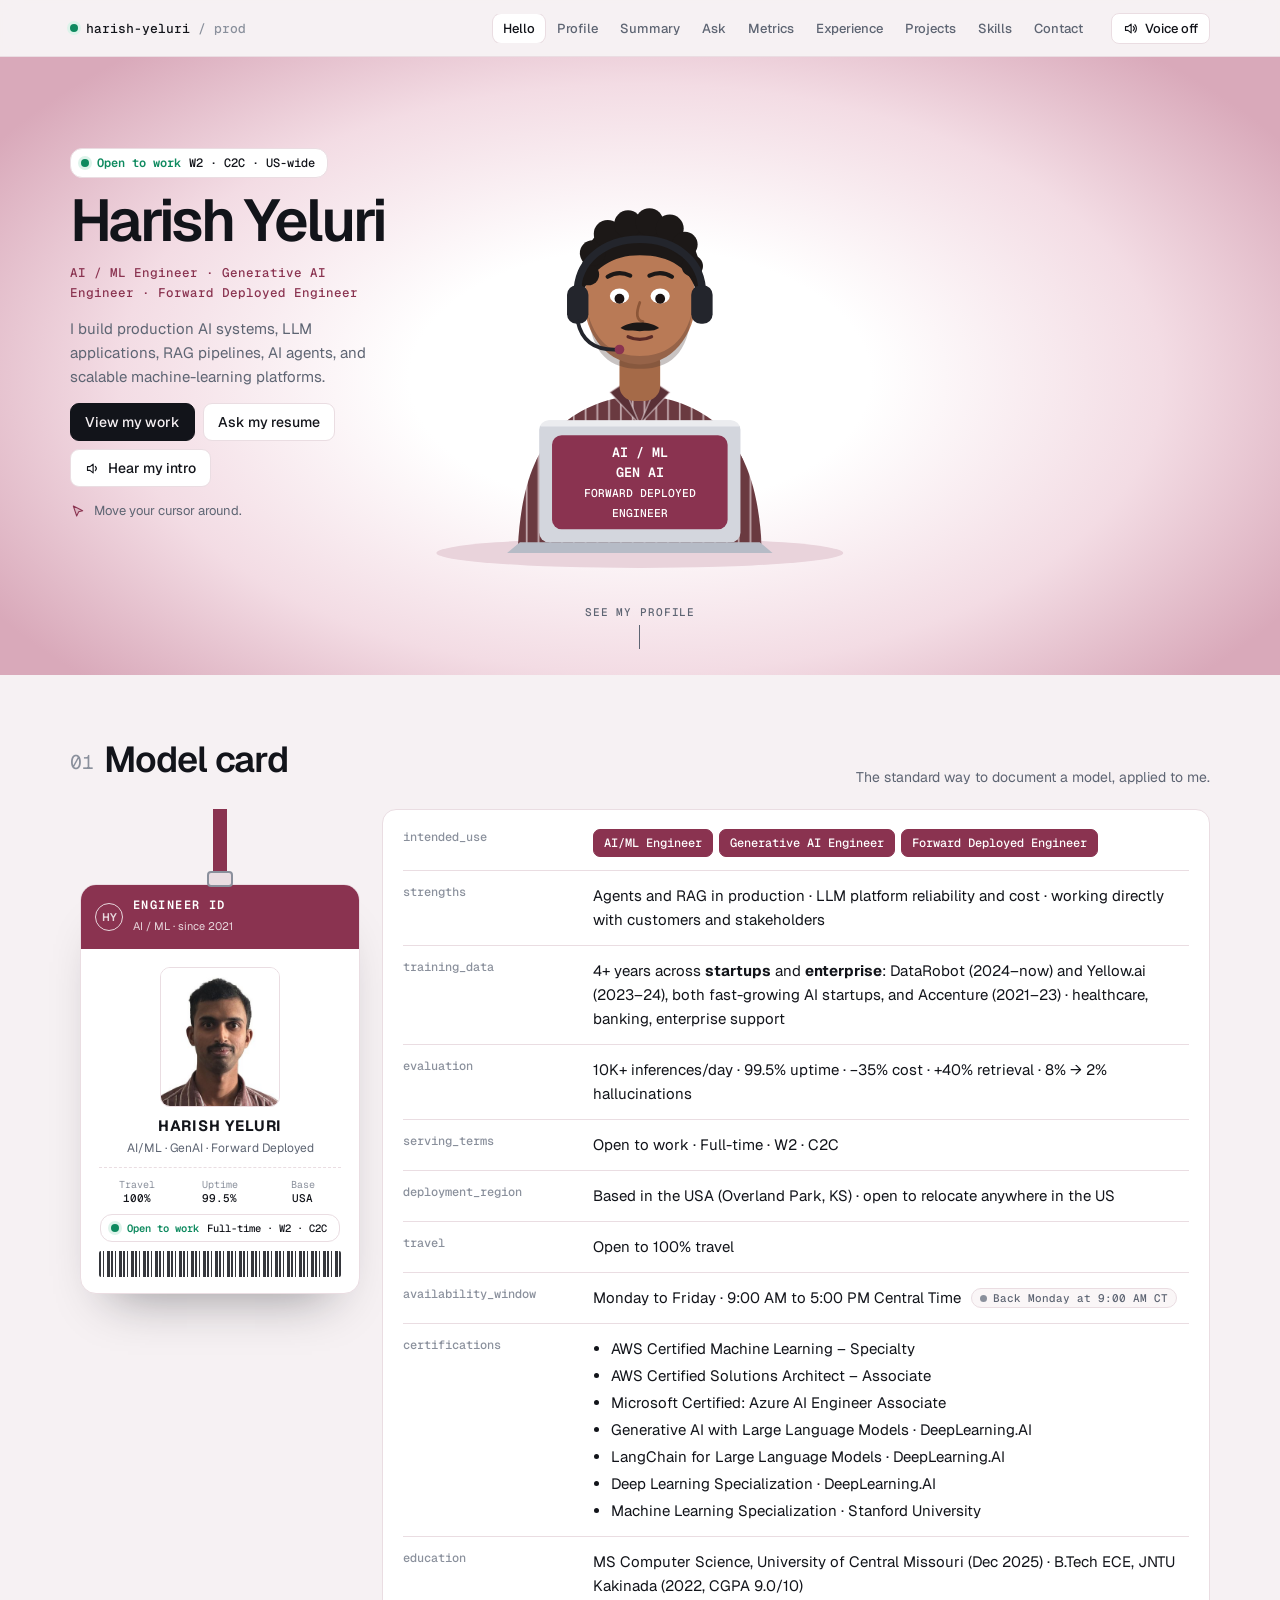
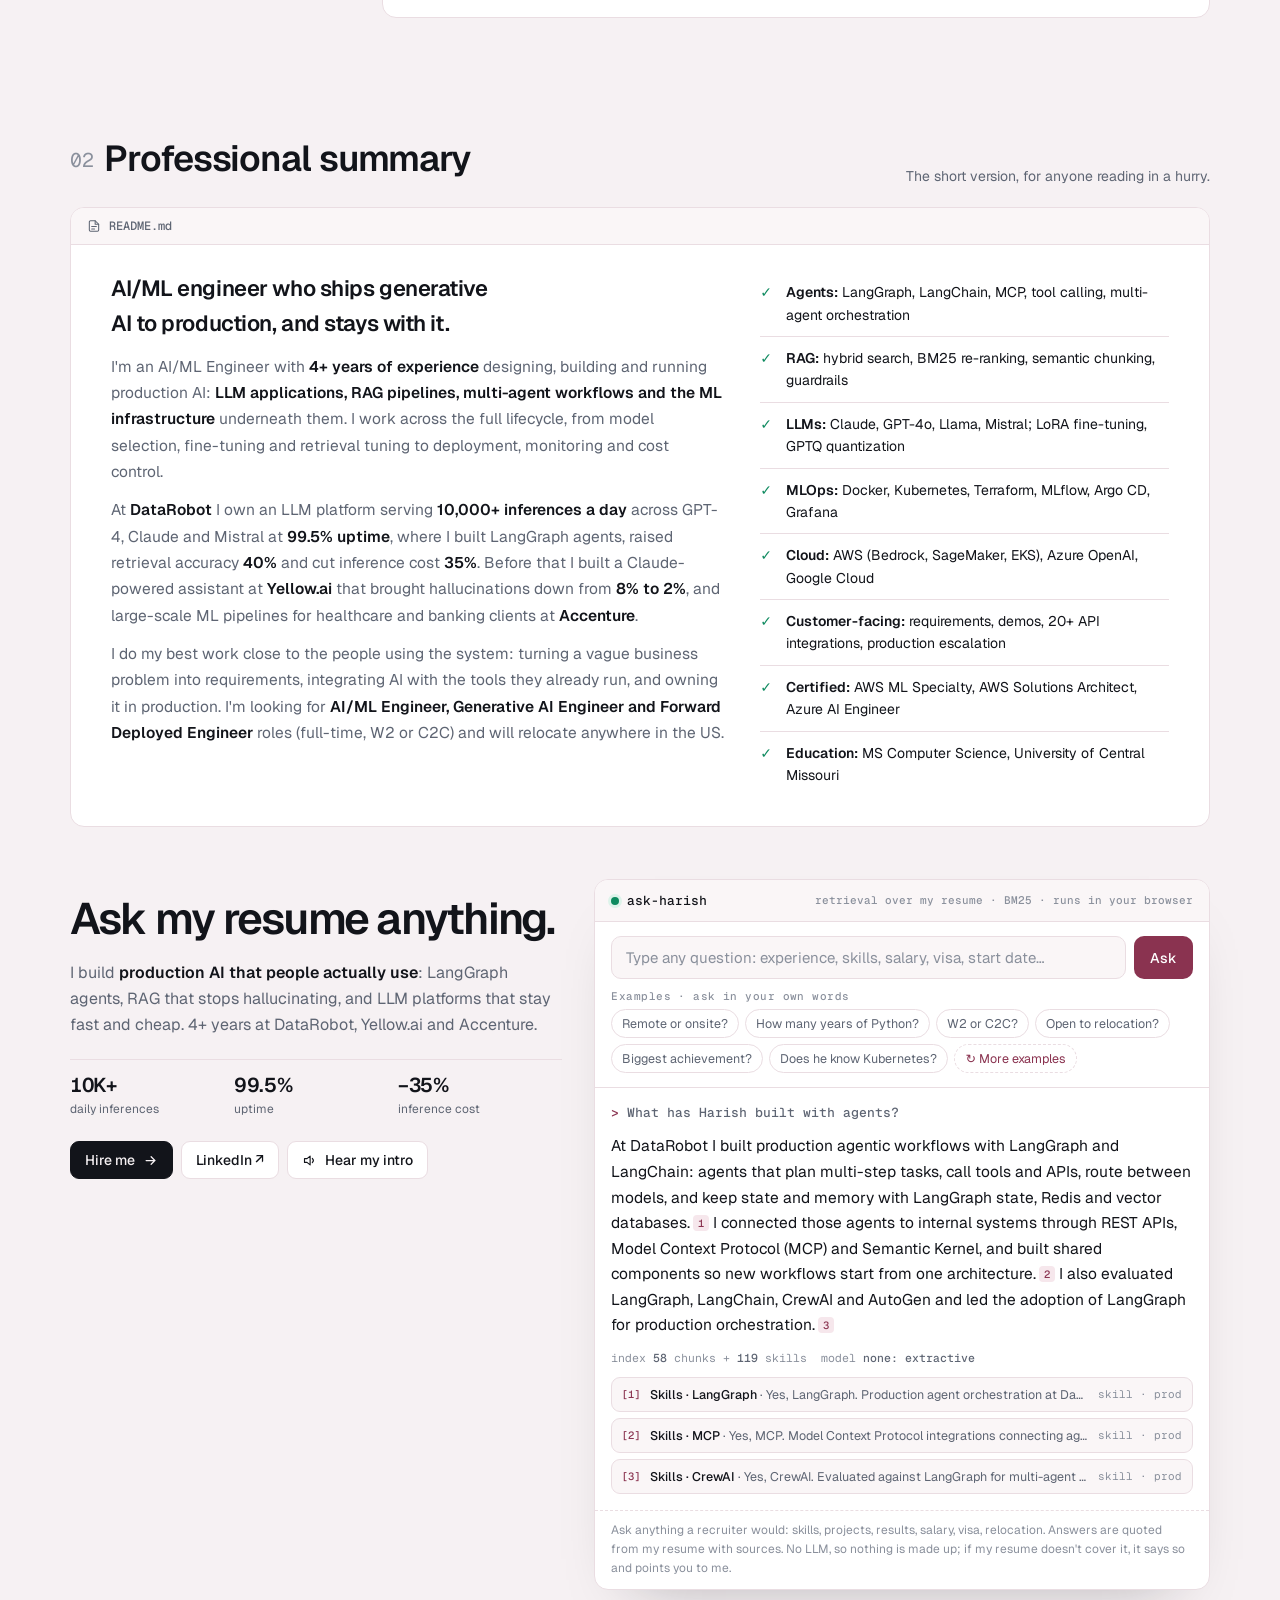
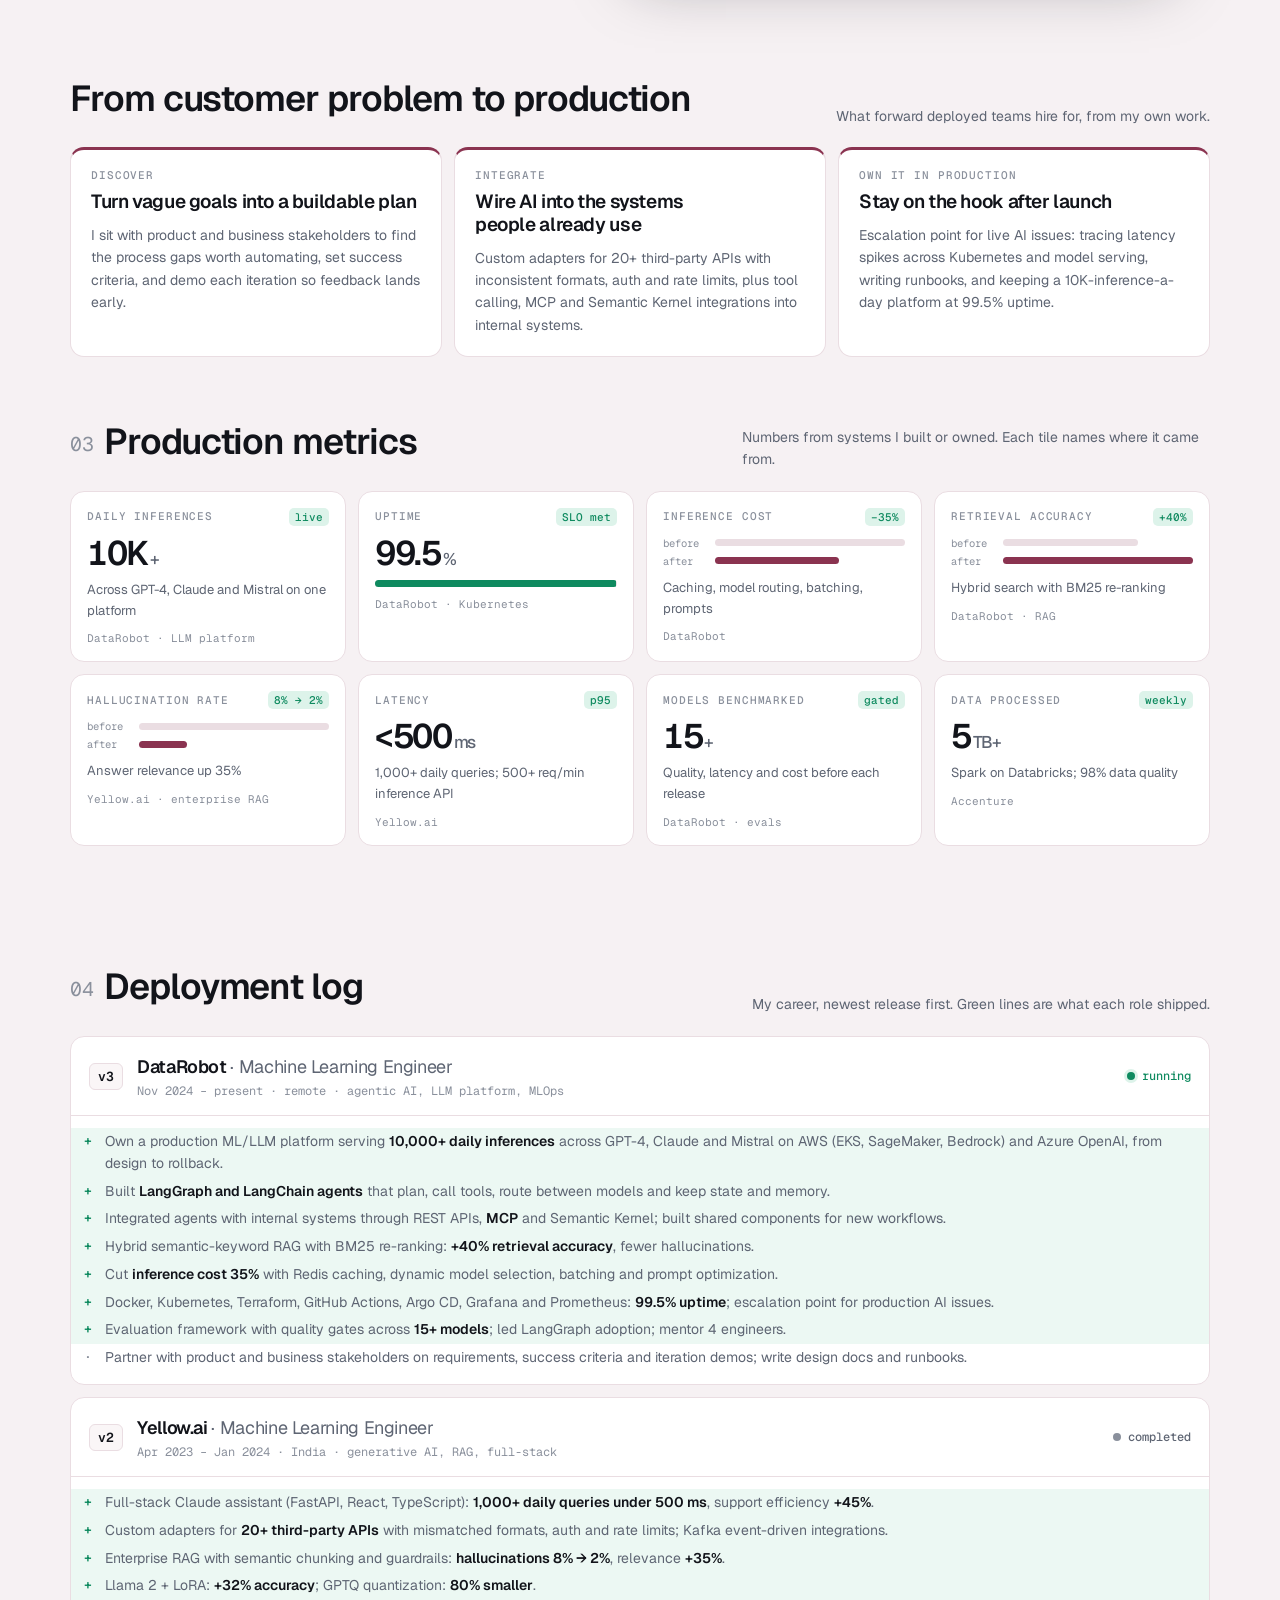
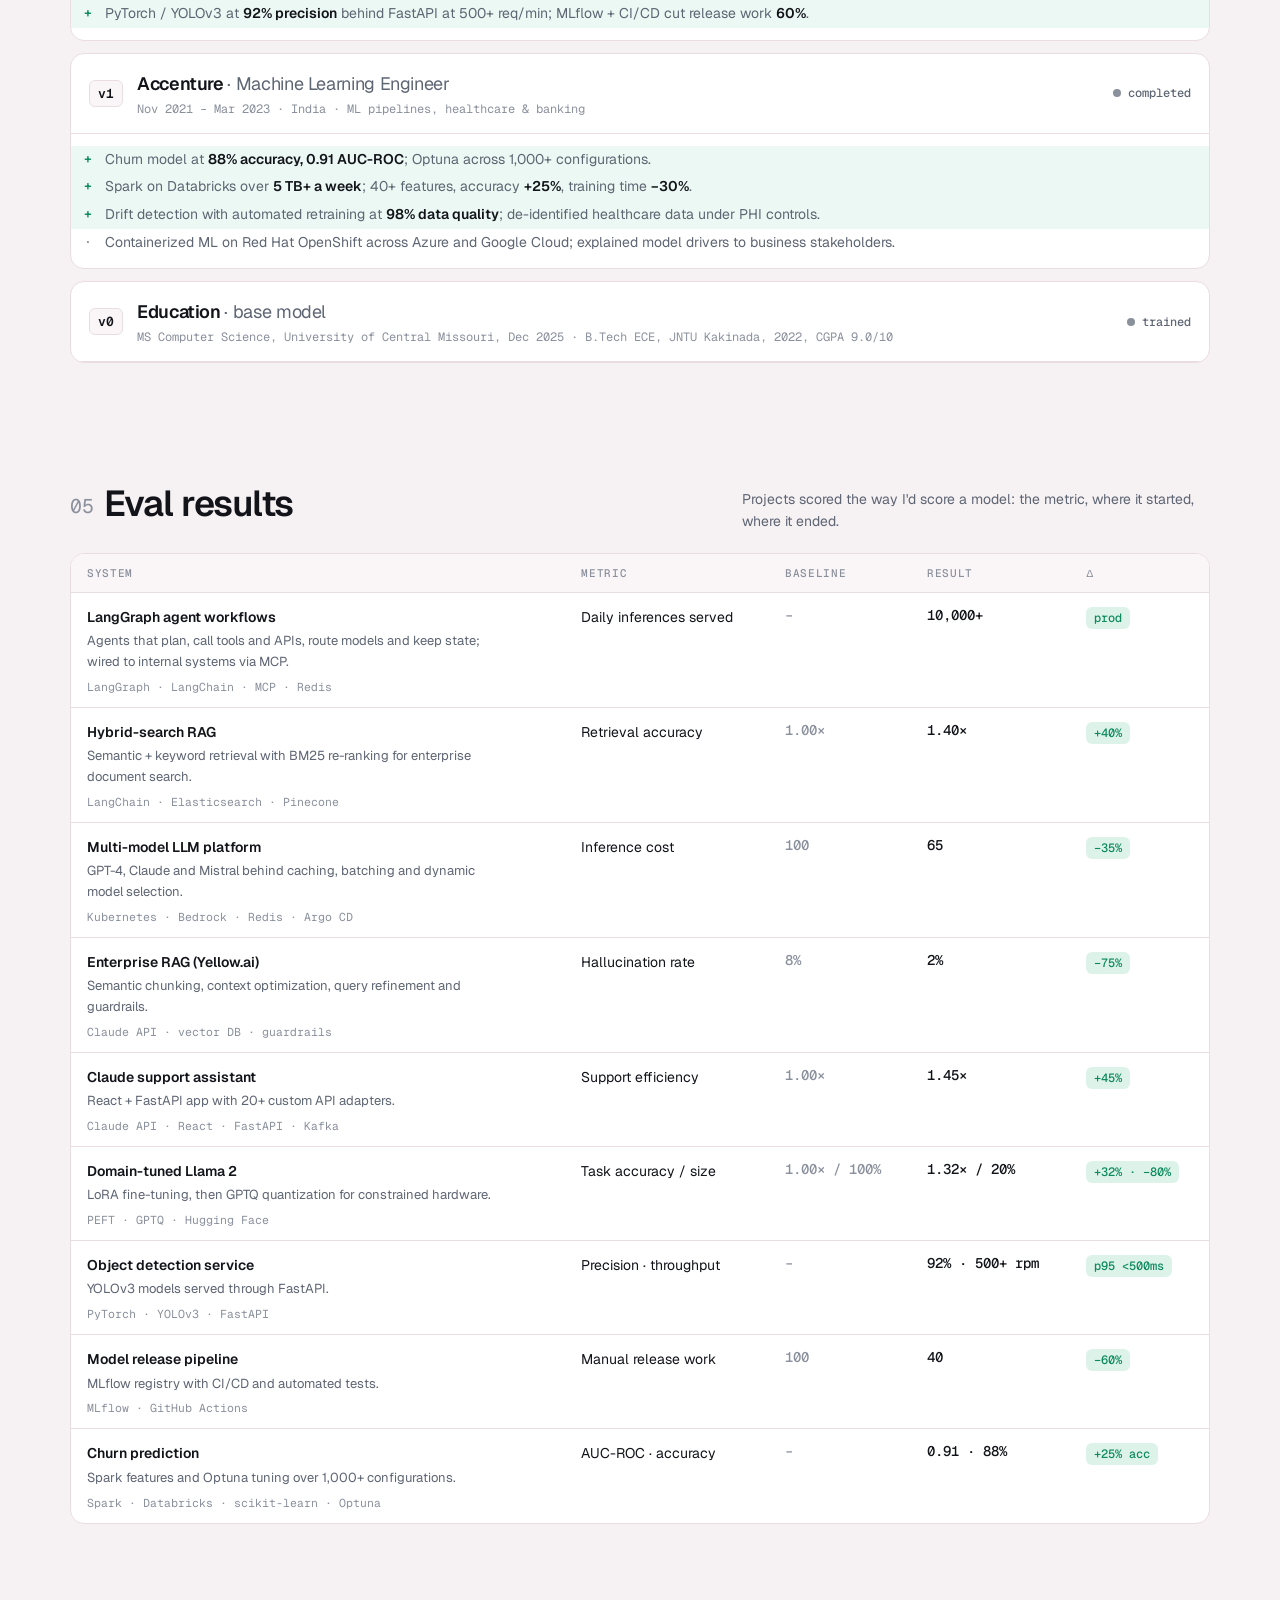
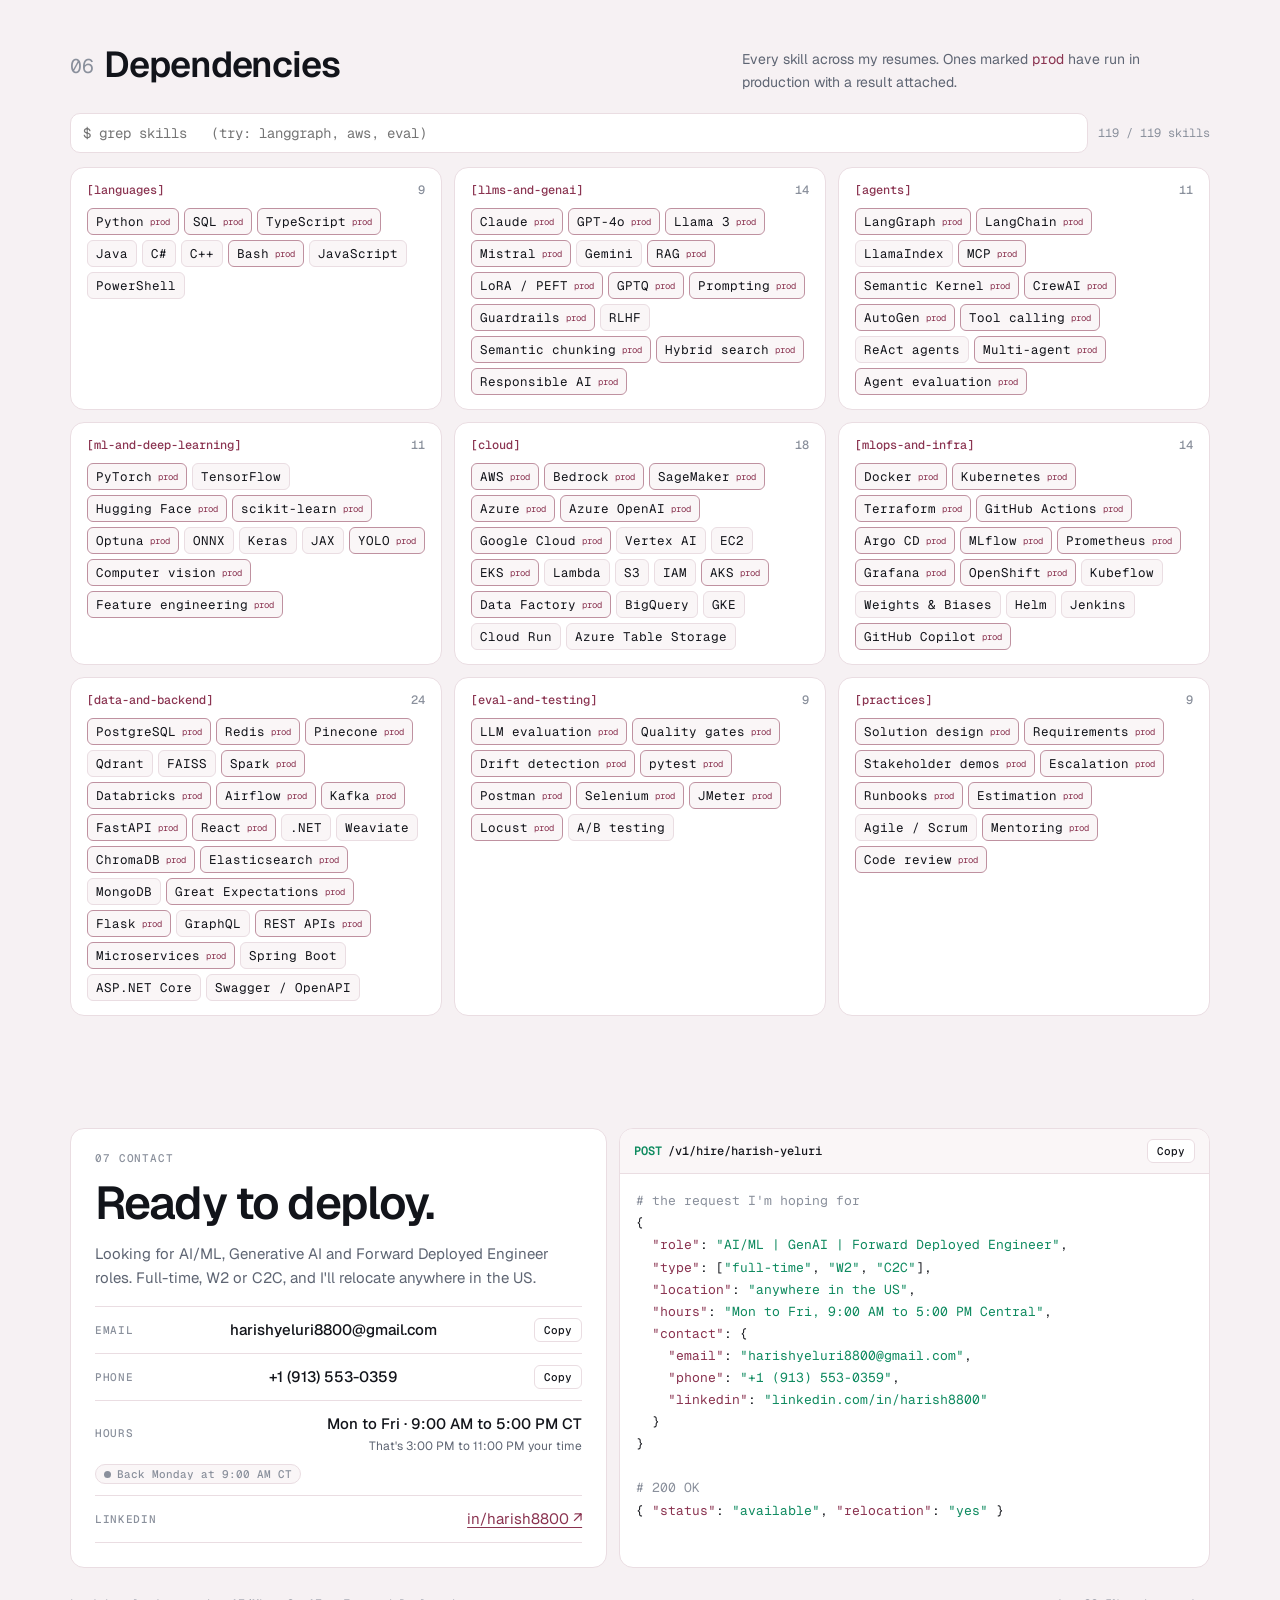
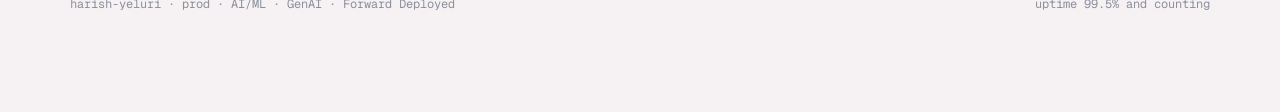
==== commit a7f3d52c: "Publish the new portfolio version Character hero with cursor reactions and voice, model card with ha" ====
--- a/index.html
+++ b/index.html
@@ -21,66 +21,190 @@
   <div class="wrap">
     <a class="crumb" href="#top"><span class="dot live" aria-hidden="true"></span>harish-yeluri <span class="hide-sm">/ prod</span></a>
     <nav class="tabs" aria-label="Sections">
+      <a href="#hello" data-sec="hello">Hello</a>
+      <a href="#card" data-sec="card">Profile</a>
+      <a href="#summary" data-sec="summary">Summary</a>
       <a href="#ask" data-sec="ask">Ask</a>
-      <a href="#summary" data-sec="summary">Summary</a>
       <a href="#metrics" data-sec="metrics">Metrics</a>
       <a href="#deployments" data-sec="deployments">Experience</a>
       <a href="#evals" data-sec="evals">Projects</a>
       <a href="#stack" data-sec="stack">Skills</a>
-      <a href="#card" data-sec="card">Profile</a>
       <a href="#hire" data-sec="hire">Contact</a>
     </nav>
+    <button type="button" class="voice" id="voiceToggle" aria-pressed="false" hidden>
+      <svg viewBox="0 0 24 24" fill="none" stroke="currentColor" stroke-width="1.8" stroke-linecap="round" stroke-linejoin="round" aria-hidden="true"><path d="M4 9v6h4l5 4V5L8 9z"/><path d="M16.5 8.5a5 5 0 0 1 0 7M19 6a8.5 8.5 0 0 1 0 12"/></svg>
+      <span>Voice off</span>
+    </button>
   </div>
 </header>
 
 <main id="top">
-  <div class="wrap">
-    <section class="hero" id="ask">
-      <div>
-        <span class="status"><span class="dot live" aria-hidden="true"></span><b>Available</b><span>Full-time · W2 · C2C · relocating anywhere in the US</span></span>
-        <h1>Harish Yeluri</h1>
-        <div class="roles" aria-label="Target roles">
-          <span class="chip acc">AI/ML Engineer</span><span class="chip acc">GenAI Engineer</span><span class="chip acc">Forward Deployed Engineer</span>
-        </div>
-        <p class="lede">I build <b>production AI that people actually use</b>: LangGraph agents, RAG that stops hallucinating, and LLM platforms that stay fast and cheap. 4+ years at DataRobot, Yellow.ai and Accenture.</p>
-        <div class="hero-meta">
-          <div><b>10K+</b><span>daily inferences</span></div>
-          <div><b>99.5%</b><span>uptime</span></div>
-          <div><b>−35%</b><span>inference cost</span></div>
-        </div>
-        <div class="btns">
-          <a class="btn pri" href="#hire">Hire me <svg viewBox="0 0 24 24" fill="none" stroke="currentColor" stroke-width="2" stroke-linecap="round"><path d="M5 12h14M13 6l6 6-6 6"/></svg></a>
-          <a class="btn" href="https://www.linkedin.com/in/harish8800/" target="_blank" rel="noopener">LinkedIn ↗</a>
-          <button class="btn" type="button" id="introBtn" hidden><svg viewBox="0 0 24 24" fill="none" stroke="currentColor" stroke-width="1.8" stroke-linecap="round" stroke-linejoin="round"><path d="M4 9v6h4l5 4V5L8 9z"/><path d="M16.5 8.5a5 5 0 0 1 0 7"/></svg><span>Hear my intro</span></button>
-        </div>
-      </div>
-
-      <div class="panel ask" aria-label="Ask about my experience">
-        <div class="ask-head">
-          <span class="t"><span class="dot" aria-hidden="true"></span>ask-harish</span>
-          <span class="label">retrieval over my resume · BM25 · runs in your browser</span>
-        </div>
-        <form class="ask-form" id="askForm">
-          <label for="askInput" class="label" style="position:absolute;left:-9999px">Ask a question</label>
-          <input id="askInput" type="text" autocomplete="off" placeholder="Ask anything about my experience…">
-          <button type="submit">Ask</button>
-        </form>
-        <div class="sugs" id="sugs"></div>
-        <div class="answer" id="answer" aria-live="polite">
-          <p class="q" id="aQ">What has Harish built with agents?</p>
-          <p class="a" id="aA">At DataRobot I built production agentic workflows with LangGraph and LangChain: agents that plan multi-step tasks, call tools and APIs, route between models, and keep state and memory with LangGraph state, Redis and vector databases.<button class="cite" type="button" data-go="dep-dr">1</button> I connected those agents to internal systems through REST APIs, Model Context Protocol (MCP) and Semantic Kernel, and built shared components so new workflows start from one architecture.<button class="cite" type="button" data-go="dep-dr">2</button> I also evaluated LangGraph, LangChain, CrewAI and AutoGen and led the adoption of LangGraph for production orchestration.<button class="cite" type="button" data-go="dep-dr">3</button></p>
-          <div class="trace" id="aTrace"><span>retrieved <b>3</b> chunks</span><span>index <b>48</b> chunks</span><span>model <b>none: extractive</b></span></div>
-          <div class="srcs" id="aSrcs"></div>
-        </div>
-        <p class="note">No LLM here, so it can't invent anything: every answer is quoted from my resume, with its source. If the resume doesn't cover a question, it says so.</p>
-      </div>
-    </section>
-  </div>
-
-  <section class="sec" id="summary" style="padding-bottom:0">
-    <div class="wrap">
-      <div class="sec-head">
-        <h2><code>00</code>Professional summary</h2>
+  <section class="sh" id="hello" aria-label="Introduction">
+    <div class="sh-inner wrap">
+      <div class="sh-intro">
+        <span class="status"><span class="dot live" aria-hidden="true"></span><b>Open to work</b><span>W2 · C2C · US-wide</span></span>
+        <h1 class="sh-name">Harish Yeluri</h1>
+        <p class="sh-who">AI / ML Engineer · Generative AI Engineer · Forward Deployed Engineer</p>
+        <p class="sh-text">I build production AI systems, LLM applications, RAG pipelines, AI agents, and scalable machine-learning platforms.</p>
+        <div class="sh-ctas">
+          <a class="btn pri" id="workCta" href="#evals">View my work</a>
+          <a class="btn" href="#ask">Ask my resume</a>
+          <button class="btn" type="button" id="heroIntro" hidden><svg viewBox="0 0 24 24" fill="none" stroke="currentColor" stroke-width="1.8" stroke-linecap="round" stroke-linejoin="round" aria-hidden="true"><path d="M4 9v6h4l5 4V5L8 9z"/><path d="M16.5 8.5a5 5 0 0 1 0 7"/></svg><span>Hear my intro</span></button>
+        </div>
+        <p class="sh-hint">
+          <svg viewBox="0 0 24 24" fill="none" stroke="currentColor" stroke-width="1.6" stroke-linejoin="round" aria-hidden="true"><path d="M5 3l14 7-6 1.6L10 18z" fill="currentColor" fill-opacity=".15"/></svg>
+          <span class="mouse-only">Move your cursor around.</span>
+          <span class="touch-only">Tap the character to say hi.</span>
+        </p>
+      </div>
+      <div class="sh-figure"><svg id="dev" viewBox="0 0 420 440" role="img" aria-label="Illustration of Harish working at a laptop, who turns and waves when you move your cursor">
+          <defs>
+            <pattern id="stripes" width="11" height="11" patternUnits="userSpaceOnUse">
+              <rect width="11" height="11" fill="#6A3A40"/>
+              <rect x="4.5" width="1.6" height="11" fill="#EADCDF" opacity=".7"/>
+            </pattern>
+          </defs>
+          <!-- desk -->
+          <ellipse cx="210" cy="424" rx="190" ry="14" fill="var(--sh-desk)"/>
+
+          <!-- headset on neck (shown after greeting) -->
+          <!-- body -->
+          <path d="M96 420 C100 336 128 284 210 276 C292 284 320 336 324 420 Z" fill="url(#stripes)"/>
+          <path d="M182 274 L210 304 L194 266 Z" fill="#5A3036" stroke="#EADCDF" stroke-opacity=".5" stroke-width="1.5" stroke-linejoin="round"/>
+          <path d="M238 274 L210 304 L226 266 Z" fill="#5A3036" stroke="#EADCDF" stroke-opacity=".5" stroke-width="1.5" stroke-linejoin="round"/>
+          <circle cx="210" cy="322" r="2.6" fill="#EADCDF" opacity=".8"/><circle cx="210" cy="348" r="2.6" fill="#EADCDF" opacity=".8"/>
+          <!-- neck -->
+          <rect x="191" y="232" width="38" height="50" rx="14" fill="#A56A48"/>
+
+          <g id="neckset" opacity="0">
+            <path d="M164 268 C170 300 250 300 256 268" fill="none" stroke="#23252C" stroke-width="7" stroke-linecap="round"/>
+            <rect x="148" y="252" width="20" height="30" rx="9" fill="#23252C" transform="rotate(-18 158 267)"/>
+            <rect x="252" y="252" width="20" height="30" rx="9" fill="#23252C" transform="rotate(18 262 267)"/>
+            <circle cx="158" cy="267" r="4" fill="var(--accent)"/>
+          </g>
+
+          <!-- typing arms -->
+          <g id="typing">
+            <path d="M128 340 C118 368 136 388 172 394" fill="none" stroke="url(#stripes)" stroke-width="30" stroke-linecap="round"/>
+            <path id="typeR" d="M292 340 C302 368 284 388 248 394" fill="none" stroke="url(#stripes)" stroke-width="30" stroke-linecap="round"/>
+          </g>
+
+          <!-- head -->
+          <g id="head">
+            <circle cx="159" cy="188" r="11" fill="#B97A56"/>
+            <circle cx="261" cy="188" r="11" fill="#B97A56"/>
+            <ellipse cx="210" cy="182" rx="52" ry="60" fill="#B97A56"/>
+            <path d="M162 196 C166 240 190 246 210 246 C230 246 254 240 258 196 C250 224 232 234 210 234 C188 234 170 224 162 196 Z" fill="#3A2A26" opacity=".28"/>
+            <path d="M156 176 C148 122 186 102 214 106 C250 108 274 132 264 178 C258 152 238 140 210 140 C184 140 166 152 156 176 Z" fill="#1C1817"/>
+            <g fill="#1C1817"><circle cx="162" cy="158" r="10"/><circle cx="166" cy="138" r="12"/><circle cx="180" cy="120" r="13"/><circle cx="199" cy="111" r="13"/><circle cx="219" cy="109" r="13"/><circle cx="238" cy="115" r="13"/><circle cx="252" cy="130" r="12"/><circle cx="259" cy="150" r="10"/></g>
+            <g id="brows">
+              <path d="M180 160 Q190 154 201 159" fill="none" stroke="#1C1817" stroke-width="4" stroke-linecap="round"/>
+              <path d="M219 159 Q230 154 240 160" fill="none" stroke="#1C1817" stroke-width="4" stroke-linecap="round"/>
+            </g>
+            <g id="eyes">
+              <ellipse cx="191" cy="178" rx="9" ry="7" fill="#FFFFFF"/>
+              <ellipse cx="229" cy="178" rx="9" ry="7" fill="#FFFFFF"/>
+              <g id="pupils">
+                <circle cx="191" cy="178" r="4.6" fill="#1B1414"/>
+                <circle cx="229" cy="178" r="4.6" fill="#1B1414"/>
+              </g>
+            </g>
+            <path d="M210 184 Q204 200 213 202" fill="none" stroke="#8C5638" stroke-width="2.5" stroke-linecap="round"/>
+            <path d="M192 208 C199 201 221 201 228 208 C222 212 215 210 210 211 C205 210 198 212 192 208 Z" fill="#1C1817"/>
+            <path id="mouthN" d="M199 216 Q210 221 221 216" fill="none" stroke="#5A2A26" stroke-width="3" stroke-linecap="round"/>
+            <path id="mouthS" d="M196 212 Q210 232 224 212 Z" fill="#5A2A26" opacity="0"/>
+            <g id="headset">
+              <path d="M152 182 C144 106 276 106 268 182" fill="none" stroke="#23252C" stroke-width="7" stroke-linecap="round"/>
+              <rect x="142" y="168" width="20" height="36" rx="9" fill="#23252C"/>
+              <rect x="258" y="168" width="20" height="36" rx="9" fill="#23252C"/>
+              <path d="M152 202 Q158 230 190 228" fill="none" stroke="#23252C" stroke-width="3.5" stroke-linecap="round"/>
+              <circle cx="191" cy="228" r="4.5" fill="var(--accent)"/>
+            </g>
+          </g>
+
+          <!-- laptop (back of the lid faces us) -->
+          <rect x="116" y="300" width="188" height="114" rx="9" fill="var(--sh-lid)"/>
+          <rect x="116" y="300" width="188" height="6" rx="3" fill="#FFFFFF" opacity=".55"/>
+          <rect x="128" y="314" width="164" height="88" rx="9" fill="#8A3350"/>
+          <g font-family="Geist Mono, JetBrains Mono, ui-monospace, monospace" text-anchor="middle" fill="#FFFFFF">
+            <text x="210" y="334" font-size="12.5" font-weight="600">AI / ML</text>
+            <text x="210" y="353" font-size="12.5" font-weight="600">GEN AI</text>
+            <text x="210" y="372" font-size="10.5" font-weight="500">FORWARD DEPLOYED</text>
+            <text x="210" y="390" font-size="10.5" font-weight="500">ENGINEER</text>
+          </g>
+          <path d="M98 414 L322 414 L334 424 L86 424 Z" fill="var(--sh-lid-edge)"/>
+
+          <!-- waving / pointing arm -->
+          <g id="arm" opacity="0">
+            <path d="M296 304 L338 262" stroke="url(#stripes)" stroke-width="30" stroke-linecap="round"/>
+            <g id="forearm">
+              <path d="M338 262 L338 204" stroke="url(#stripes)" stroke-width="26" stroke-linecap="round"/>
+              <rect x="326" y="174" width="24" height="30" rx="11" fill="#B97A56"/>
+              <path d="M326 186 L318 180" stroke="#B97A56" stroke-width="8" stroke-linecap="round"/>
+              <path id="finger" d="M338 176 L338 156" stroke="#B97A56" stroke-width="7" stroke-linecap="round" opacity="0"/>
+            </g>
+          </g>
+        </svg></div>
+      <div class="sh-react"><p class="sh-bubble" id="bubble" aria-live="polite"></p></div>
+    </div>
+    <a class="sh-cue" id="cue" href="#card">See my profile<i></i></a>
+  </section>
+
+  <section class="sec" id="card">
+    <div class="wrap">
+      <div class="sec-head">
+        <h2><code>01</code>Model card</h2>
+        <p>The standard way to document a model, applied to me.</p>
+      </div>
+      <div class="card-grid">
+        <div class="idc lanyard" aria-label="Engineer ID badge">
+          <div class="strap"></div><div class="clip"></div>
+          <div class="badge" id="idBadge">
+            <div class="badge-top"><span class="mono-badge">HY</span><div><b>ENGINEER ID</b><span>AI / ML · since 2021</span></div></div>
+            <div class="badge-body">
+              <img src="assets/harish-yeluri.jpg" alt="Portrait of Harish Yeluri" width="120" height="140">
+              <h3>Harish Yeluri</h3>
+              <p class="role">AI/ML · GenAI · Forward Deployed</p>
+              <div class="badge-grid">
+                <div>Travel<b>100%</b></div>
+                <div>Uptime<b>99.5%</b></div>
+                <div>Base<b>USA</b></div>
+              </div>
+              <span class="status" style="font-size:10.5px"><span class="dot live" aria-hidden="true"></span><b>Open to work</b><span>Full-time · W2 · C2C</span></span>
+              <div class="barcode" aria-hidden="true"></div>
+            </div>
+          </div>
+        </div>
+        <div class="panel mc">
+          <dl>
+            <dt>intended_use</dt><dd><div class="chips"><span class="chip acc">AI/ML Engineer</span><span class="chip acc">Generative AI Engineer</span><span class="chip acc">Forward Deployed Engineer</span></div></dd>
+            <dt>strengths</dt><dd>Agents and RAG in production · LLM platform reliability and cost · working directly with customers and stakeholders</dd>
+            <dt>training_data</dt><dd>4+ years across <b>startups</b> and <b>enterprise</b>: DataRobot (2024–now) and Yellow.ai (2023–24), both fast-growing AI startups, and Accenture (2021–23) · healthcare, banking, enterprise support</dd>
+            <dt>evaluation</dt><dd>10K+ inferences/day · 99.5% uptime · −35% cost · +40% retrieval · 8% → 2% hallucinations</dd>
+            <dt>serving_terms</dt><dd>Open to work · Full-time · W2 · C2C</dd>
+            <dt>deployment_region</dt><dd>Based in the USA (Overland Park, KS) · open to relocate anywhere in the US</dd>
+            <dt>travel</dt><dd>Open to 100% travel</dd>
+            <dt>availability_window</dt><dd>Monday to Friday · 9:00 AM to 5:00 PM Central Time <span class="hours-live" data-hours-status></span></dd>
+            <dt>certifications</dt><dd><ul>
+              <li>AWS Certified Machine Learning – Specialty</li>
+              <li>AWS Certified Solutions Architect – Associate</li>
+              <li>Microsoft Certified: Azure AI Engineer Associate</li>
+              <li>Generative AI with Large Language Models · DeepLearning.AI</li>
+              <li>LangChain for Large Language Models · DeepLearning.AI</li>
+              <li>Deep Learning Specialization · DeepLearning.AI</li>
+              <li>Machine Learning Specialization · Stanford University</li>
+            </ul></dd>
+            <dt>education</dt><dd>MS Computer Science, University of Central Missouri (Dec 2025) · B.Tech ECE, JNTU Kakinada (2022, CGPA 9.0/10)</dd>
+          </dl>
+        </div>
+      </div>
+    </div>
+  </section>
+
+  <section class="sec" id="summary" style="padding-bottom:8px">
+    <div class="wrap">
+      <div class="sec-head">
+        <h2><code>02</code>Professional summary</h2>
         <p>The short version, for anyone reading in a hurry.</p>
       </div>
       <article class="panel readme">
@@ -107,10 +231,66 @@
     </div>
   </section>
 
+  <div class="wrap">
+    <section class="hero" id="ask">
+      <div>
+        <h2 class="ask-title">Ask my resume anything.</h2>
+        <div class="roles" aria-label="Target roles" style="display:none">
+          <span class="chip acc">AI/ML Engineer</span><span class="chip acc">GenAI Engineer</span><span class="chip acc">Forward Deployed Engineer</span>
+        </div>
+        <p class="lede">I build <b>production AI that people actually use</b>: LangGraph agents, RAG that stops hallucinating, and LLM platforms that stay fast and cheap. 4+ years at DataRobot, Yellow.ai and Accenture.</p>
+        <div class="hero-meta">
+          <div><b>10K+</b><span>daily inferences</span></div>
+          <div><b>99.5%</b><span>uptime</span></div>
+          <div><b>−35%</b><span>inference cost</span></div>
+        </div>
+        <div class="btns">
+          <a class="btn pri" href="#hire">Hire me <svg viewBox="0 0 24 24" fill="none" stroke="currentColor" stroke-width="2" stroke-linecap="round"><path d="M5 12h14M13 6l6 6-6 6"/></svg></a>
+          <a class="btn" href="https://www.linkedin.com/in/harish8800/" target="_blank" rel="noopener">LinkedIn ↗</a>
+          <button class="btn" type="button" id="introBtn" hidden><svg viewBox="0 0 24 24" fill="none" stroke="currentColor" stroke-width="1.8" stroke-linecap="round" stroke-linejoin="round"><path d="M4 9v6h4l5 4V5L8 9z"/><path d="M16.5 8.5a5 5 0 0 1 0 7"/></svg><span>Hear my intro</span></button>
+        </div>
+      </div>
+
+      <div class="panel ask" aria-label="Ask about my experience">
+        <div class="ask-head">
+          <span class="t"><span class="dot" aria-hidden="true"></span>ask-harish</span>
+          <span class="label">retrieval over my resume · BM25 · runs in your browser</span>
+        </div>
+        <form class="ask-form" id="askForm">
+          <label for="askInput" class="label" style="position:absolute;left:-9999px">Ask a question</label>
+          <input id="askInput" type="text" autocomplete="off" placeholder="Ask anything about my experience…">
+          <button type="button" id="askBtn">Ask</button>
+        </form>
+        <div class="sugs" id="sugs"></div>
+        <div class="answer" id="answer" aria-live="polite">
+          <p class="q" id="aQ">What has Harish built with agents?</p>
+          <p class="a" id="aA">At DataRobot I built production agentic workflows with LangGraph and LangChain: agents that plan multi-step tasks, call tools and APIs, route between models, and keep state and memory with LangGraph state, Redis and vector databases.<button class="cite" type="button" data-go="dep-dr">1</button> I connected those agents to internal systems through REST APIs, Model Context Protocol (MCP) and Semantic Kernel, and built shared components so new workflows start from one architecture.<button class="cite" type="button" data-go="dep-dr">2</button> I also evaluated LangGraph, LangChain, CrewAI and AutoGen and led the adoption of LangGraph for production orchestration.<button class="cite" type="button" data-go="dep-dr">3</button></p>
+          <div class="trace" id="aTrace"><span>retrieved <b>3</b> chunks</span><span>index <b>48</b> chunks</span><span>model <b>none: extractive</b></span></div>
+          <div class="srcs" id="aSrcs"></div>
+        </div>
+        <p class="note">Ask anything a recruiter would: skills, projects, results, salary, visa, relocation. Answers are quoted from my resume with sources. No LLM, so nothing is made up; if my resume doesn't cover it, it says so and points you to me.</p>
+      </div>
+    </section>
+  </div>
+
+  <section class="sec" id="field" style="padding-bottom:0">
+    <div class="wrap">
+      <div class="sec-head">
+        <h2>From customer problem to production</h2>
+        <p>What forward deployed teams hire for, from my own work.</p>
+      </div>
+      <div class="fde">
+        <article class="panel"><span class="label">Discover</span><h3>Turn vague goals into a buildable plan</h3><p>I sit with product and business stakeholders to find the process gaps worth automating, set success criteria, and demo each iteration so feedback lands early.</p></article>
+        <article class="panel"><span class="label">Integrate</span><h3>Wire AI into the systems people already use</h3><p>Custom adapters for 20+ third-party APIs with inconsistent formats, auth and rate limits, plus tool calling, MCP and Semantic Kernel integrations into internal systems.</p></article>
+        <article class="panel"><span class="label">Own it in production</span><h3>Stay on the hook after launch</h3><p>Escalation point for live AI issues: tracing latency spikes across Kubernetes and model serving, writing runbooks, and keeping a 10K-inference-a-day platform at 99.5% uptime.</p></article>
+      </div>
+    </div>
+  </section>
+
   <section class="sec" id="metrics">
     <div class="wrap">
       <div class="sec-head">
-        <h2><code>01</code>Production metrics</h2>
+        <h2><code>03</code>Production metrics</h2>
         <p>Numbers from systems I built or owned. Each tile names where it came from.</p>
       </div>
       <div class="kpis">
@@ -129,7 +309,7 @@
   <section class="sec" id="deployments">
     <div class="wrap">
       <div class="sec-head">
-        <h2><code>02</code>Deployment log</h2>
+        <h2><code>04</code>Deployment log</h2>
         <p>My career, newest release first. Green lines are what each role shipped.</p>
       </div>
       <div class="deploys">
@@ -191,7 +371,7 @@
   <section class="sec" id="evals">
     <div class="wrap">
       <div class="sec-head">
-        <h2><code>03</code>Eval results</h2>
+        <h2><code>05</code>Eval results</h2>
         <p>Projects scored the way I'd score a model: the metric, where it started, where it ended.</p>
       </div>
       <div class="panel tbl-wrap">
@@ -216,7 +396,7 @@
   <section class="sec" id="stack">
     <div class="wrap">
       <div class="sec-head">
-        <h2><code>04</code>Dependencies</h2>
+        <h2><code>06</code>Dependencies</h2>
         <p>Every skill across my resumes. Ones marked <code style="color:var(--accent)">prod</code> have run in production with a result attached.</p>
       </div>
       <div class="stack-tools">
@@ -228,53 +408,17 @@
     </div>
   </section>
 
-  <section class="sec" id="card">
-    <div class="wrap">
-      <div class="sec-head">
-        <h2><code>05</code>Model card</h2>
-        <p>The standard way to document a model, applied to me.</p>
-      </div>
-      <div class="card-grid">
-        <div class="panel idc">
-          <img src="assets/harish-yeluri.jpg" alt="Portrait of Harish Yeluri" width="260" height="260">
-          <div><h3>Harish Yeluri</h3></div>
-          <p class="sub">AI/ML Engineer · Overland Park, Kansas</p>
-          <span class="status" style="font-size:11px"><span class="dot live" aria-hidden="true"></span><b>Available</b><span>W2 · C2C · full-time</span></span>
-        </div>
-        <div class="panel mc">
-          <dl>
-            <dt>intended_use</dt><dd><div class="chips"><span class="chip acc">AI/ML Engineer</span><span class="chip acc">Generative AI Engineer</span><span class="chip acc">Forward Deployed Engineer</span></div></dd>
-            <dt>strengths</dt><dd>Agents and RAG in production · LLM platform reliability and cost · working directly with customers and stakeholders</dd>
-            <dt>training_data</dt><dd>4+ years: DataRobot (2024–now), Yellow.ai (2023–24), Accenture (2021–23) · healthcare, banking, enterprise support</dd>
-            <dt>evaluation</dt><dd>10K+ inferences/day · 99.5% uptime · −35% cost · +40% retrieval · 8% → 2% hallucinations</dd>
-            <dt>serving_terms</dt><dd>Full-time · W2 · C2C</dd>
-            <dt>deployment_region</dt><dd>Based in Overland Park, KS · open to relocate anywhere in the US</dd>
-            <dt>certifications</dt><dd><ul>
-              <li>AWS Certified Machine Learning – Specialty</li>
-              <li>AWS Certified Solutions Architect – Associate</li>
-              <li>Microsoft Certified: Azure AI Engineer Associate</li>
-              <li>Generative AI with Large Language Models · DeepLearning.AI</li>
-              <li>LangChain for Large Language Models · DeepLearning.AI</li>
-              <li>Deep Learning Specialization · DeepLearning.AI</li>
-              <li>Machine Learning Specialization · Stanford University</li>
-            </ul></dd>
-            <dt>education</dt><dd>MS Computer Science, University of Central Missouri (Dec 2025) · B.Tech ECE, JNTU Kakinada (2022, CGPA 9.0/10)</dd>
-          </dl>
-        </div>
-      </div>
-    </div>
-  </section>
-
   <section class="sec" id="hire">
     <div class="wrap">
       <div class="hire">
         <div class="panel hire-l">
-          <span class="label"><code>06</code> Contact</span>
+          <span class="label"><code>07</code> Contact</span>
           <h2>Ready to deploy.</h2>
           <p>Looking for AI/ML, Generative AI and Forward Deployed Engineer roles. Full-time, W2 or C2C, and I'll relocate anywhere in the US.</p>
           <div class="contact-rows">
             <div><span>Email</span><b id="email">harishyeluri8800@gmail.com</b><button class="cbtn" type="button" data-copy="email">Copy</button></div>
             <div><span>Phone</span><b id="phone">+1 (913) 553-0359</b><button class="cbtn" type="button" data-copy="phone">Copy</button></div>
+            <div class="hours-row"><span>Hours</span><b>Mon to Fri · 9:00 AM to 5:00 PM CT<small class="hours-local" data-hours-local></small></b><span class="hours-live" data-hours-status></span></div>
             <div><span>LinkedIn</span><a href="https://www.linkedin.com/in/harish8800/" target="_blank" rel="noopener">in/harish8800 ↗</a></div>
           </div>
         </div>
@@ -285,6 +429,7 @@
   <span class="k">"role"</span>: <span class="s">"AI/ML | GenAI | Forward Deployed Engineer"</span>,
   <span class="k">"type"</span>: [<span class="s">"full-time"</span>, <span class="s">"W2"</span>, <span class="s">"C2C"</span>],
   <span class="k">"location"</span>: <span class="s">"anywhere in the US"</span>,
+  <span class="k">"hours"</span>: <span class="s">"Mon to Fri, 9:00 AM to 5:00 PM Central"</span>,
   <span class="k">"contact"</span>: {
     <span class="k">"email"</span>: <span class="s">"harishyeluri8800@gmail.com"</span>,
     <span class="k">"phone"</span>: <span class="s">"+1 (913) 553-0359"</span>,
@@ -302,6 +447,7 @@
 </main>
 
 <script src="js/skills.js"></script>
+<script src="js/profile.js"></script>
 <script src="js/app.js"></script>
 </body>
 </html>
--- a/css/styles.css
+++ b/css/styles.css
@@ -1,15 +1,16 @@
 /* Harish Yeluri · portfolio styles */
 /* Layout: the portfolio as a production AI console. Ask box (in-browser BM25 over the resume) up top, then metrics, deployment log, eval table, dependency manifest, model card, hire endpoint. */
 :root {
-  --bg: #EEF0F3;
+  --bg: #F6F1F3;
   --panel: #FFFFFF;
-  --sunk: #F5F6F8;
+  --sunk: #FAF6F7;
   --ink: #12141A;
   --muted: #5E6573;
   --faint: #8A909C;
-  --line: #DCE0E6;
-  --accent: #2747F5;
-  --accent-soft: #E6EAFE;
+  --line: #EADDE2;
+  --accent: #8A3350;
+  --accent-soft: #F6E7EC;
+  --sh-glow: #FFFFFF; --sh-edge1: #F3DCE4; --sh-edge2: #D9A9BA; --sh-lid: #D3D6DD; --sh-lid-edge: #B6BBC6; --sh-desk: #E9D3DB;
   --ok: #0E8A5F;
   --ok-soft: #DDF3EA;
   --warn: #B26A00;
@@ -20,14 +21,14 @@
 }
 @media (prefers-color-scheme: dark) {
   :root:not([data-theme="light"]) {
-    --bg: #0C0E12; --panel: #14171D; --sunk: #191D24; --ink: #ECEEF2; --muted: #9AA1AE; --faint: #6D7480;
-    --line: #262B34; --accent: #7D92FF; --accent-soft: #1C2347; --ok: #3DD29A; --ok-soft: #12302A; --warn: #F0B04A; --hl: #4A3F12; --on-accent: #0C0E12;
+    --bg: #130D10; --panel: #1D1519; --sunk: #231A1F; --ink: #ECEEF2; --muted: #9AA1AE; --faint: #6D7480;
+    --line: #382930; --accent: #E59BB4; --accent-soft: #3A2129; --sh-glow: #3A2730; --sh-edge1: #2A1A21; --sh-edge2: #4B2232; --sh-lid: #C3C7D0; --sh-lid-edge: #9EA4B0; --sh-desk: #2E1E25; --ok: #3DD29A; --ok-soft: #12302A; --warn: #F0B04A; --hl: #4A3F12; --on-accent: #0C0E12;
     color-scheme: dark;
   }
 }
 :root[data-theme="dark"] {
-  --bg: #0C0E12; --panel: #14171D; --sunk: #191D24; --ink: #ECEEF2; --muted: #9AA1AE; --faint: #6D7480;
-  --line: #262B34; --accent: #7D92FF; --accent-soft: #1C2347; --ok: #3DD29A; --ok-soft: #12302A; --warn: #F0B04A; --hl: #4A3F12; --on-accent: #0C0E12;
+  --bg: #130D10; --panel: #1D1519; --sunk: #231A1F; --ink: #ECEEF2; --muted: #9AA1AE; --faint: #6D7480;
+  --line: #382930; --accent: #E59BB4; --accent-soft: #3A2129; --sh-glow: #3A2730; --sh-edge1: #2A1A21; --sh-edge2: #4B2232; --sh-lid: #C3C7D0; --sh-lid-edge: #9EA4B0; --sh-desk: #2E1E25; --ok: #3DD29A; --ok-soft: #12302A; --warn: #F0B04A; --hl: #4A3F12; --on-accent: #0C0E12;
   color-scheme: dark;
 }
 * { box-sizing: border-box; }
@@ -245,3 +246,97 @@
   .ask-form button { padding: 11px; }
   section.sec { padding-block: 40px; }
 }
+
+/* ---------- Interactive hero (from the first portfolio) ---------- */
+.sh { position: relative; overflow: hidden; background: radial-gradient(ellipse 60% 70% at 50% 52%, var(--sh-glow) 0%, var(--sh-glow) 30%, var(--sh-edge1) 68%, var(--sh-edge2) 100%); padding-block: 8px 26px; }
+.sh-inner { display: grid; grid-template-columns: minmax(0, 1fr) minmax(0, 1.4fr) minmax(0, 1fr); align-items: center; gap: 24px; min-height: 540px; }
+.sh-intro { display: grid; gap: 14px; align-content: center; justify-items: start; }
+.sh-intro .status span:last-child { white-space: nowrap; }
+.sh-name { font-size: clamp(40px, 4.6vw, 62px); line-height: .98; letter-spacing: -.045em; }
+.sh-who { font: 500 12.5px/1.6 var(--mono); color: var(--accent); }
+.sh-text { color: var(--muted); max-width: 36ch; }
+.sh-ctas { display: flex; gap: 8px; flex-wrap: wrap; }
+.sh-ctas .btn.lit { box-shadow: 0 0 0 6px color-mix(in srgb, var(--accent) 22%, transparent); transform: translateY(-2px); }
+.sh-ctas .btn { transition: box-shadow .4s, transform .4s; }
+.btn.pri { background: var(--ink); color: var(--bg); border-color: var(--ink); }
+.sh-hint { display: inline-flex; align-items: center; gap: 8px; font-size: 13px; color: var(--muted); }
+.sh-hint svg { width: 16px; height: 16px; color: var(--accent); flex: none; }
+.touch-only { display: none; }
+.sh-figure { display: flex; justify-content: center; }
+.sh-figure svg { width: 100%; max-width: 520px; height: auto; display: block; }
+.sh-react { display: flex; align-items: center; min-height: 110px; }
+.sh-bubble { font: 500 clamp(18px, 1.9vw, 24px)/1.25 var(--sans); letter-spacing: -.02em; padding: 14px 18px; border-radius: 16px 16px 16px 4px; background: var(--panel); border: 1px solid var(--line); box-shadow: 0 12px 28px -20px color-mix(in srgb, var(--accent) 70%, transparent); opacity: 0; transform: translateY(6px); transition: opacity .35s, transform .35s; max-width: 17ch; }
+.sh-bubble.show { opacity: 1; transform: none; }
+.sh-cue { display: flex; flex-direction: column; align-items: center; gap: 6px; width: max-content; margin: 0 auto; font: 500 11px var(--mono); letter-spacing: .08em; text-transform: uppercase; color: var(--muted); text-decoration: none; }
+.sh-cue i { width: 1px; height: 24px; background: currentColor; display: block; }
+.sh-cue.lit { color: var(--accent); }
+@media (prefers-reduced-motion: no-preference) {
+  .sh-hint svg { animation: shNudge 2.4s ease-in-out infinite; }
+  @keyframes shNudge { 0%,100% { transform: translateX(0); } 25% { transform: translateX(-5px); } 75% { transform: translateX(5px); } }
+  .sh-cue i { animation: shDrip 1.8s ease-in-out infinite; transform-origin: top; }
+  @keyframes shDrip { 0%,100% { transform: scaleY(.4); } 50% { transform: scaleY(1); } }
+}
+.ask-title { margin-top: 18px; font-size: clamp(30px, 3.6vw, 44px); line-height: 1.02; letter-spacing: -.04em; }
+.fde { display: grid; grid-template-columns: repeat(3, minmax(0, 1fr)); gap: 12px; }
+.fde article { padding: 20px; display: grid; gap: 10px; align-content: start; border-top: 3px solid var(--accent); }
+.fde h3 { font-size: 19px; letter-spacing: -.02em; line-height: 1.2; }
+.fde p { color: var(--muted); font-size: 14px; }
+@media (max-width: 860px) {
+  .sh-inner { grid-template-columns: minmax(0, 1fr); min-height: 0; text-align: center; gap: 8px; padding-top: 18px; }
+  .sh-intro { justify-items: center; }
+  .sh-text { margin-inline: auto; }
+  .sh-ctas { justify-content: center; }
+  .sh-figure svg { max-width: 400px; margin-top: -56px; }
+  .sh-react { justify-content: center; min-height: 64px; }
+  .sh-bubble { border-radius: 16px; }
+  .mouse-only { display: none; }
+  .touch-only { display: inline; }
+  .fde { grid-template-columns: minmax(0, 1fr); }
+}
+
+.voice { flex: none; display: inline-flex; align-items: center; gap: 7px; padding: 6px 11px; border-radius: 8px; border: 1px solid var(--line); background: var(--panel); color: var(--ink); font: 500 13px var(--sans); cursor: pointer; }
+.voice svg { width: 15px; height: 15px; }
+.voice[aria-pressed="true"] { background: var(--accent); border-color: var(--accent); color: var(--on-accent); }
+@media (max-width: 640px) { .voice span { display: none; } }
+
+/* ---------- Hanging engineer ID badge ---------- */
+.idc.lanyard { display: flex; flex-direction: column; align-items: center; padding: 0; gap: 0; }
+.strap { width: 14px; height: 64px; background: var(--accent); border-radius: 0 0 2px 2px; }
+.clip { width: 26px; height: 16px; border-radius: 4px; background: var(--line); border: 2px solid var(--faint); margin-top: -2px; position: relative; z-index: 1; }
+.badge { margin-top: -3px; width: 100%; max-width: 280px; background: var(--panel); border: 1px solid var(--line); border-radius: 16px; overflow: hidden; box-shadow: 0 30px 50px -30px rgba(18,20,26,.45); transform-origin: 50% -80px; }
+.badge-top { background: var(--accent); color: var(--on-accent); padding: 12px 14px; display: flex; align-items: center; gap: 10px; }
+.mono-badge { width: 28px; height: 28px; border-radius: 50%; border: 1.5px solid currentColor; display: grid; place-items: center; font: 600 10px var(--sans); flex: none; }
+.badge-top b { display: block; font: 600 12px var(--mono); letter-spacing: .12em; }
+.badge-top span { font-size: 11px; opacity: .8; }
+.badge-body { padding: 18px 18px 16px; display: grid; justify-items: center; gap: 9px; text-align: center; }
+.badge-body img { width: 120px; height: 140px; object-fit: cover; border-radius: 10px; border: 1px solid var(--line); }
+.badge-body h3 { font: 700 15px var(--sans); letter-spacing: .06em; text-transform: uppercase; }
+.badge-body .role { font-size: 12px; color: var(--muted); margin-top: -5px; }
+.badge-grid { width: 100%; display: grid; grid-template-columns: repeat(3, minmax(0, 1fr)); gap: 6px; border-top: 1px dashed var(--line); padding-top: 10px; font: 400 10px/1.3 var(--mono); color: var(--faint); }
+.badge-grid b { display: block; color: var(--ink); font-weight: 500; font-size: 11px; }
+.barcode { width: 100%; height: 26px; background: repeating-linear-gradient(90deg, var(--ink) 0 2px, transparent 2px 4px, var(--ink) 4px 5px, transparent 5px 8px, var(--ink) 8px 11px, transparent 11px 12px); opacity: .85; border-radius: 2px; }
+@media (prefers-reduced-motion: no-preference) {
+  .badge { animation: sway 5s ease-in-out infinite; }
+  .lanyard:hover .badge { animation-duration: 1.4s; }
+  .badge.swing { animation: swing 2.2s cubic-bezier(.3,.6,.4,1) 1, sway 5s ease-in-out 2.2s infinite; }
+  @keyframes sway { 0%,100% { transform: rotate(-2deg); } 50% { transform: rotate(2deg); } }
+  @keyframes swing { 0% { transform: rotate(-16deg); } 22% { transform: rotate(11deg); } 44% { transform: rotate(-6deg); } 64% { transform: rotate(3.5deg); } 82% { transform: rotate(-2.5deg); } 100% { transform: rotate(-2deg); } }
+}
+
+.sug-label { width: 100%; font: 500 11px var(--mono); color: var(--faint); letter-spacing: .04em; }
+.sugs .sug-more { border-style: dashed; color: var(--accent); }
+.badge-body .status { flex-wrap: wrap; justify-content: center; row-gap: 2px; text-align: center; }
+.badge-body .status b, .badge-body .status span { white-space: nowrap; }
+
+/* availability hours */
+.hours-live { display: inline-flex; align-items: center; gap: 6px; font: 500 11px var(--mono); padding: 2px 8px; border-radius: 999px; background: var(--sunk); color: var(--muted); border: 1px solid var(--line); white-space: nowrap; text-transform: none; letter-spacing: 0; }
+.hours-live::before { content: ""; width: 7px; height: 7px; border-radius: 50%; background: var(--faint); }
+.hours-live.open { background: var(--ok-soft); color: var(--ok); border-color: transparent; }
+.hours-live.open::before { background: var(--ok); }
+.hours-live:empty { display: none; }
+.hours-local { display: block; font: 400 12px var(--sans); color: var(--muted); margin-top: 2px; }
+.hours-local:empty { display: none; }
+.mc dd .hours-live { margin-left: 6px; vertical-align: 1px; }
+.contact-rows .hours-live { text-transform: none; letter-spacing: 0; font: 500 11px var(--mono); }
+.contact-rows .hours-live.open { color: var(--ok); }
+.hours-row b { text-align: right; }
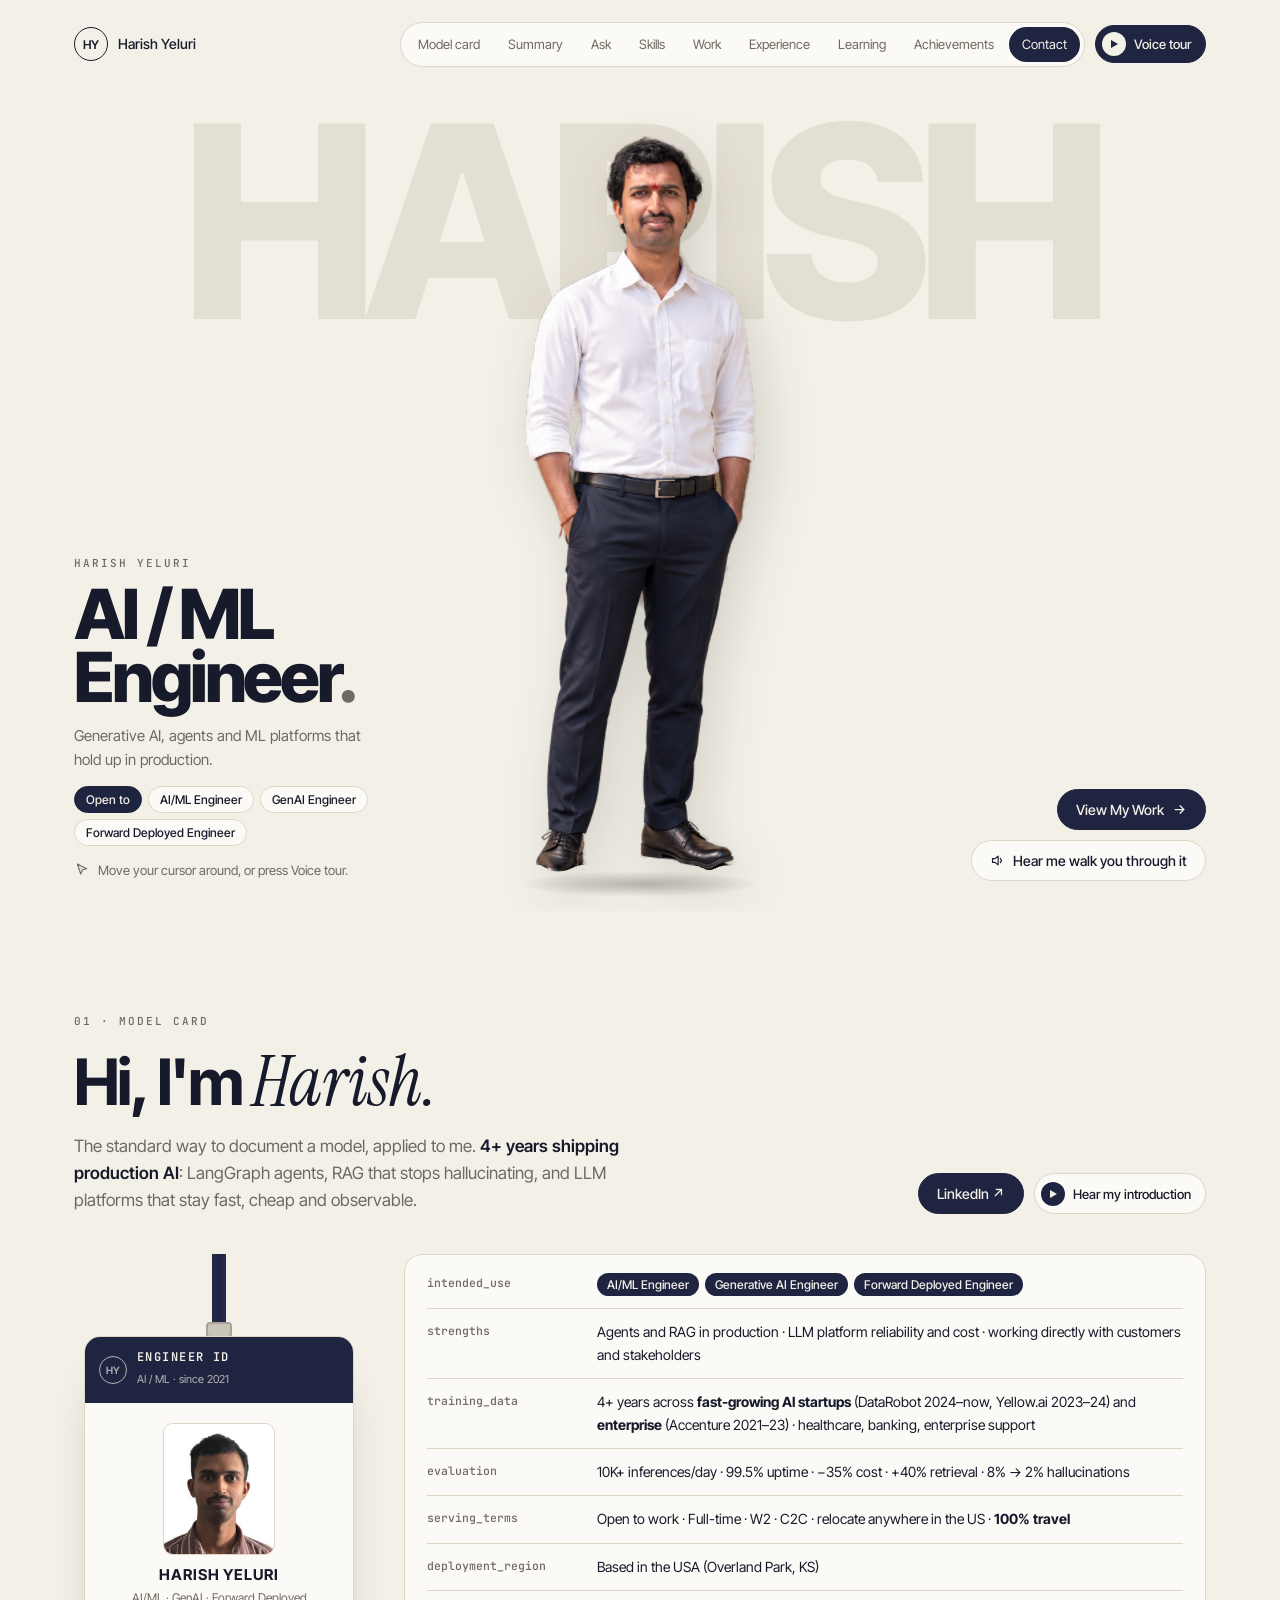
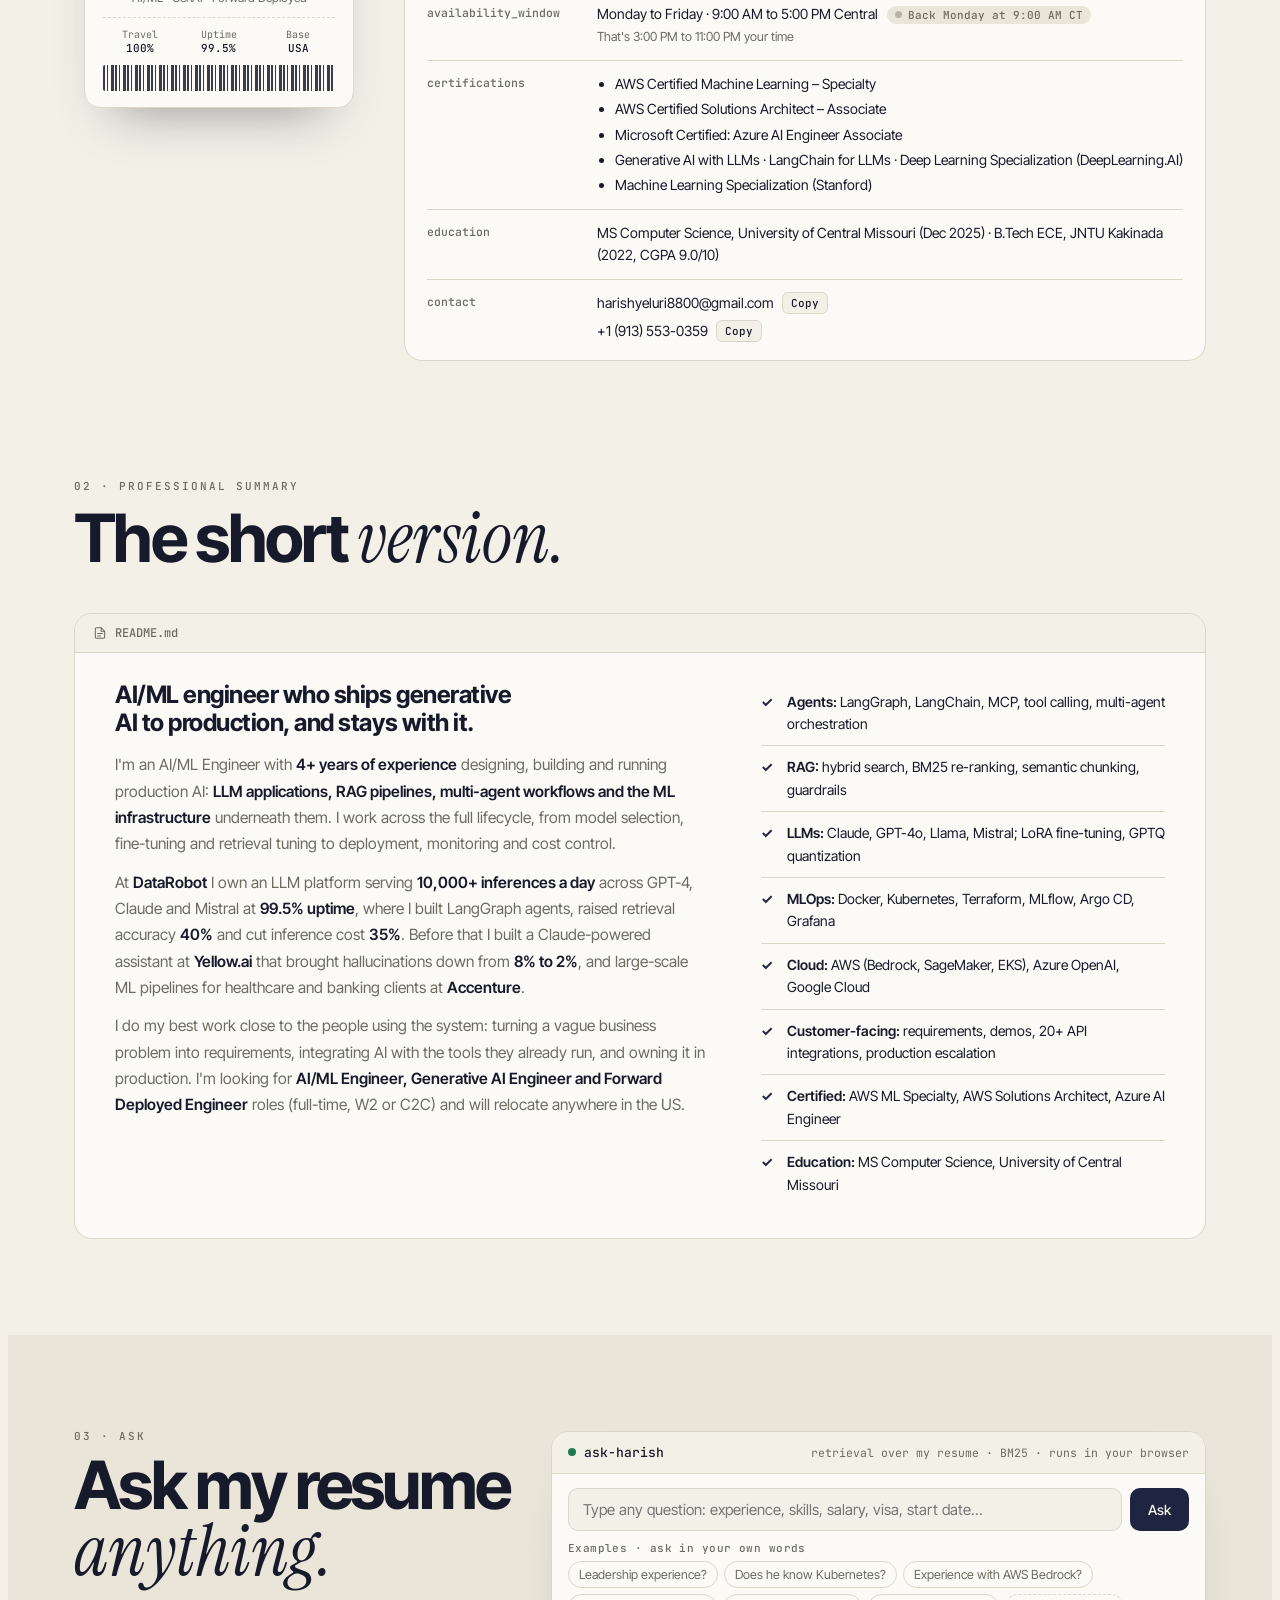
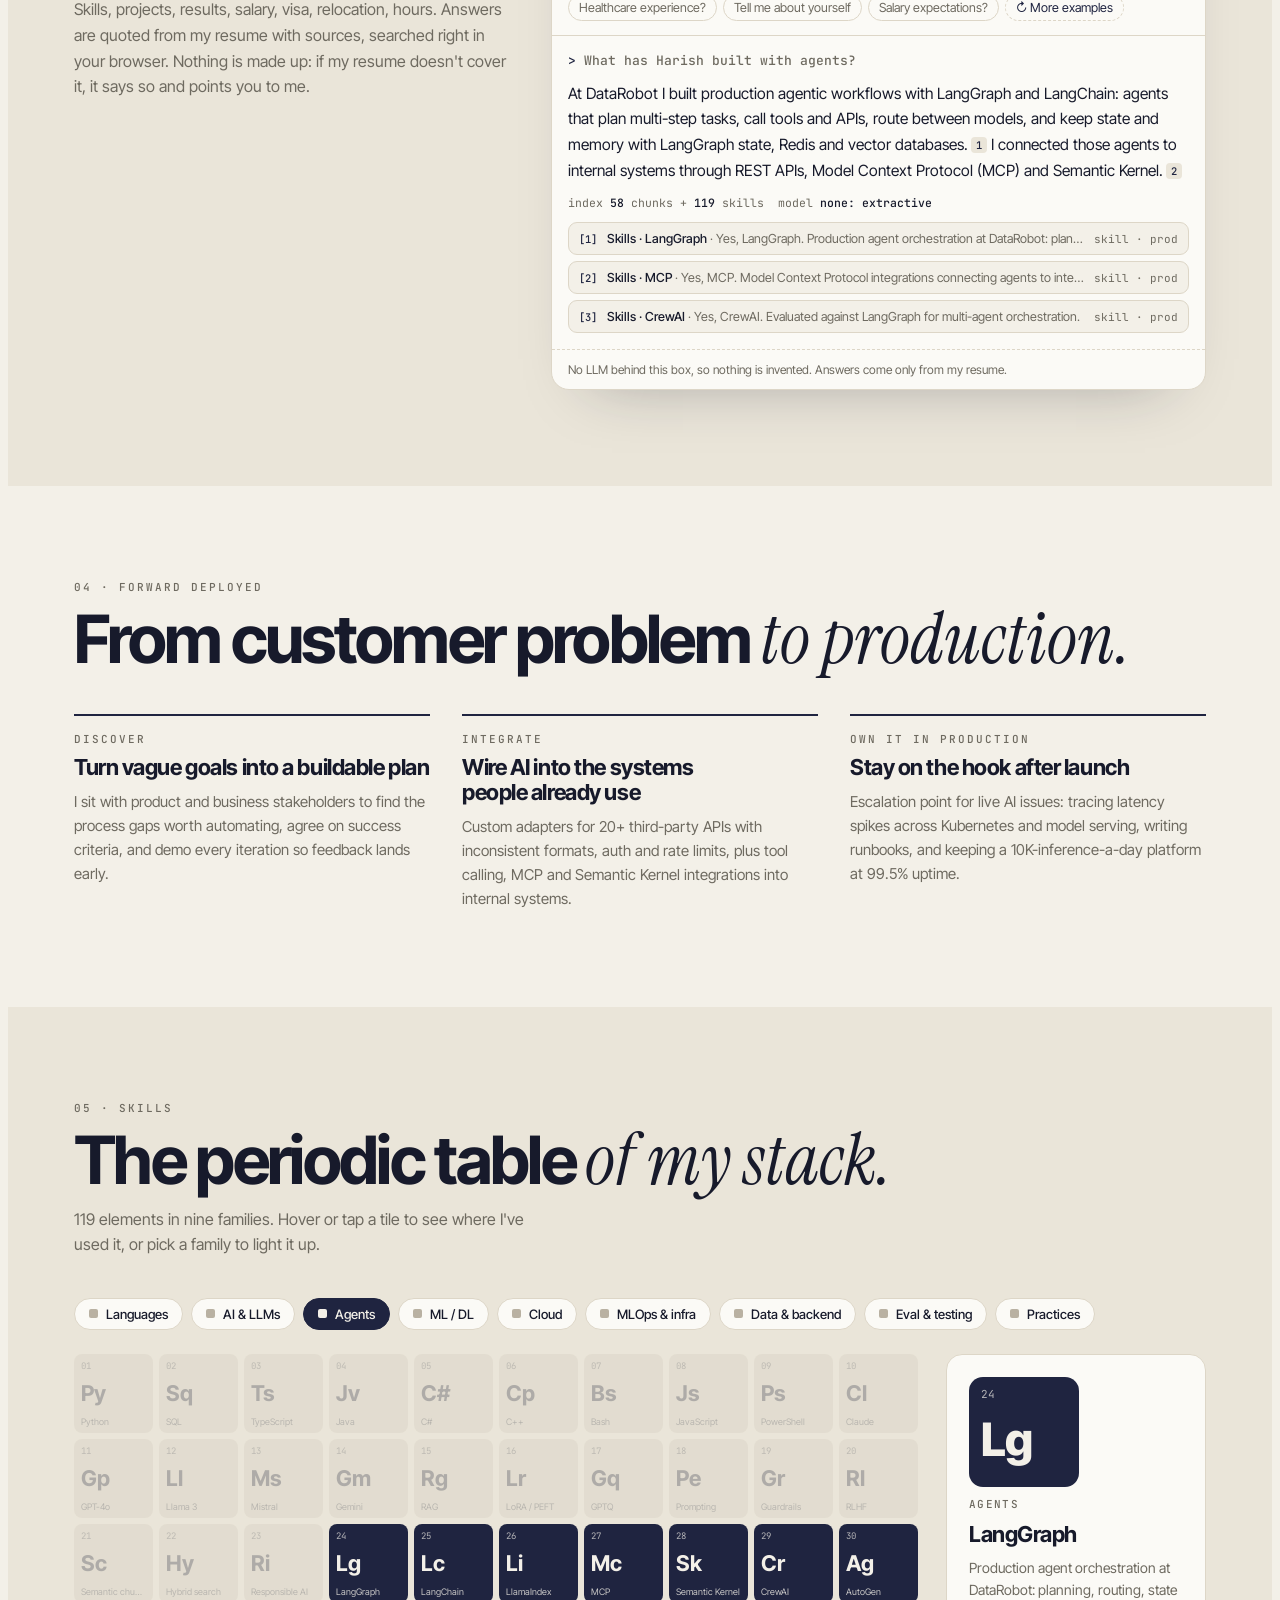
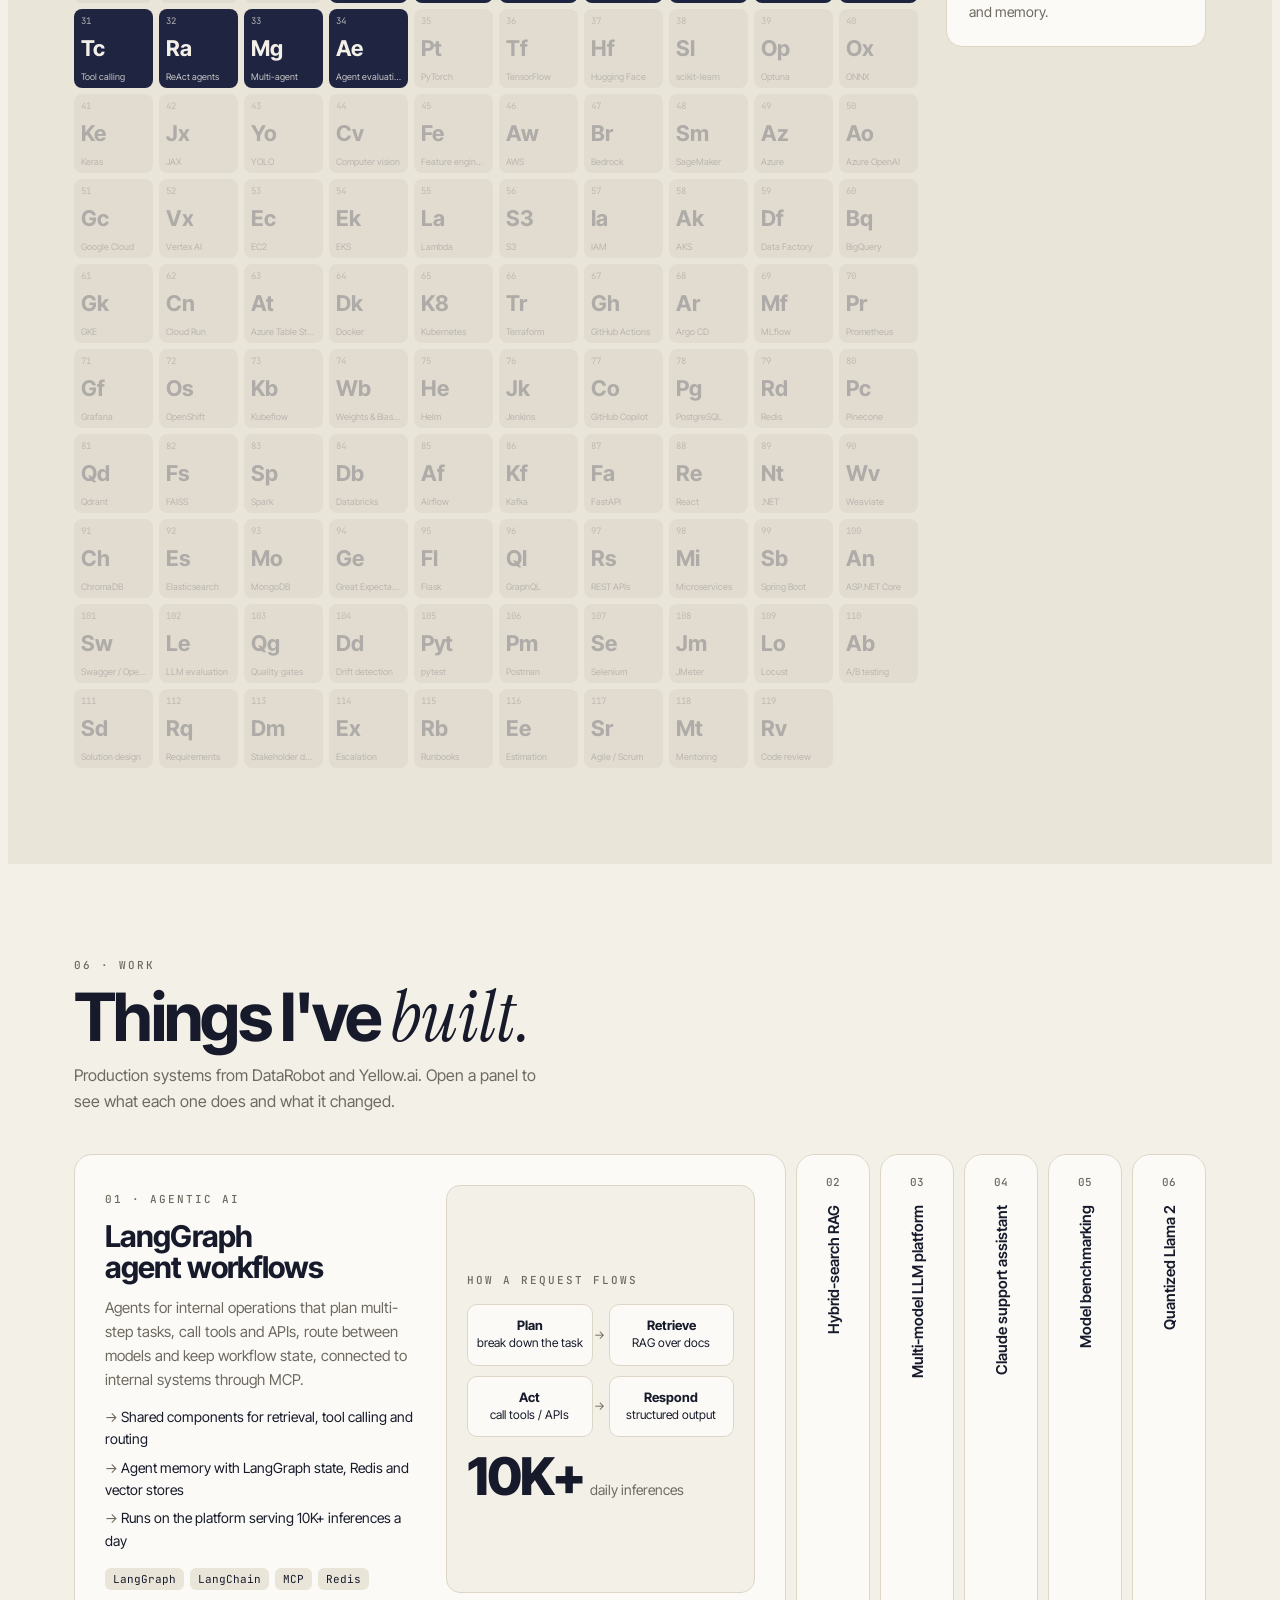
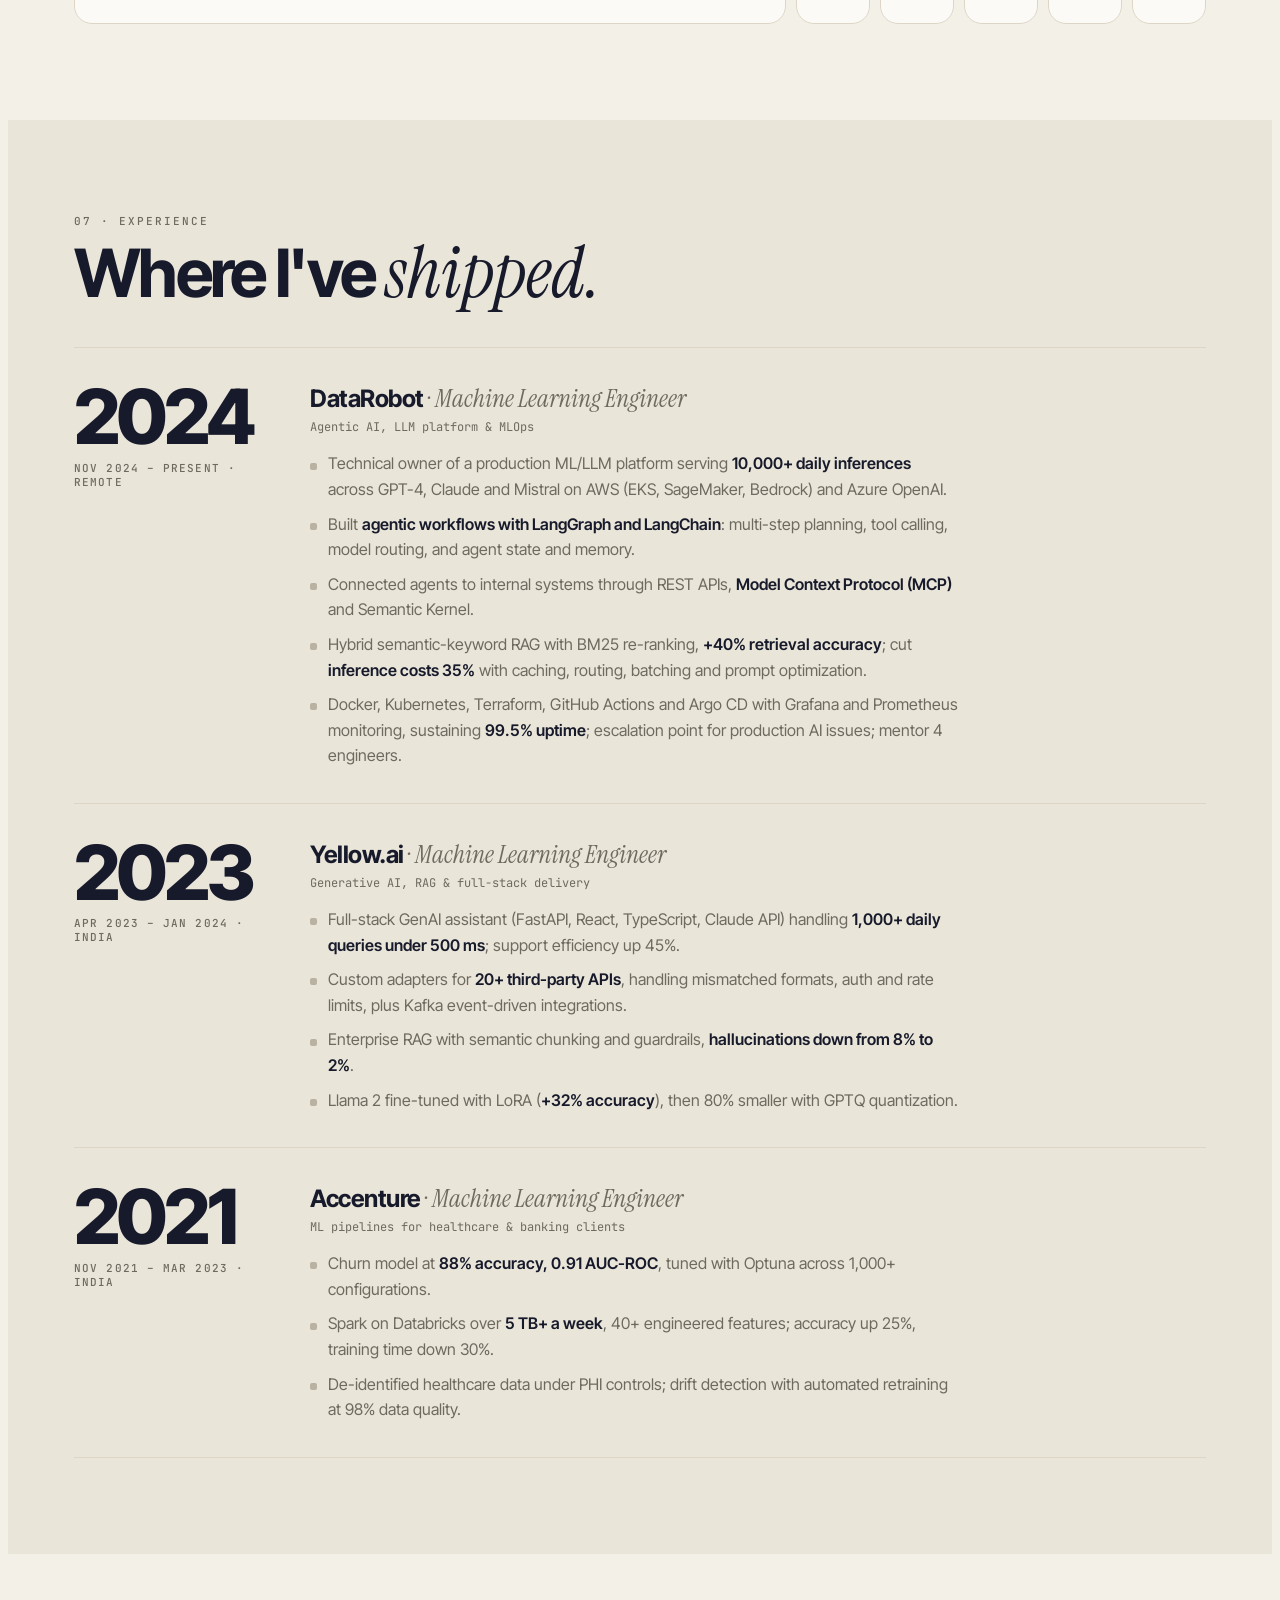
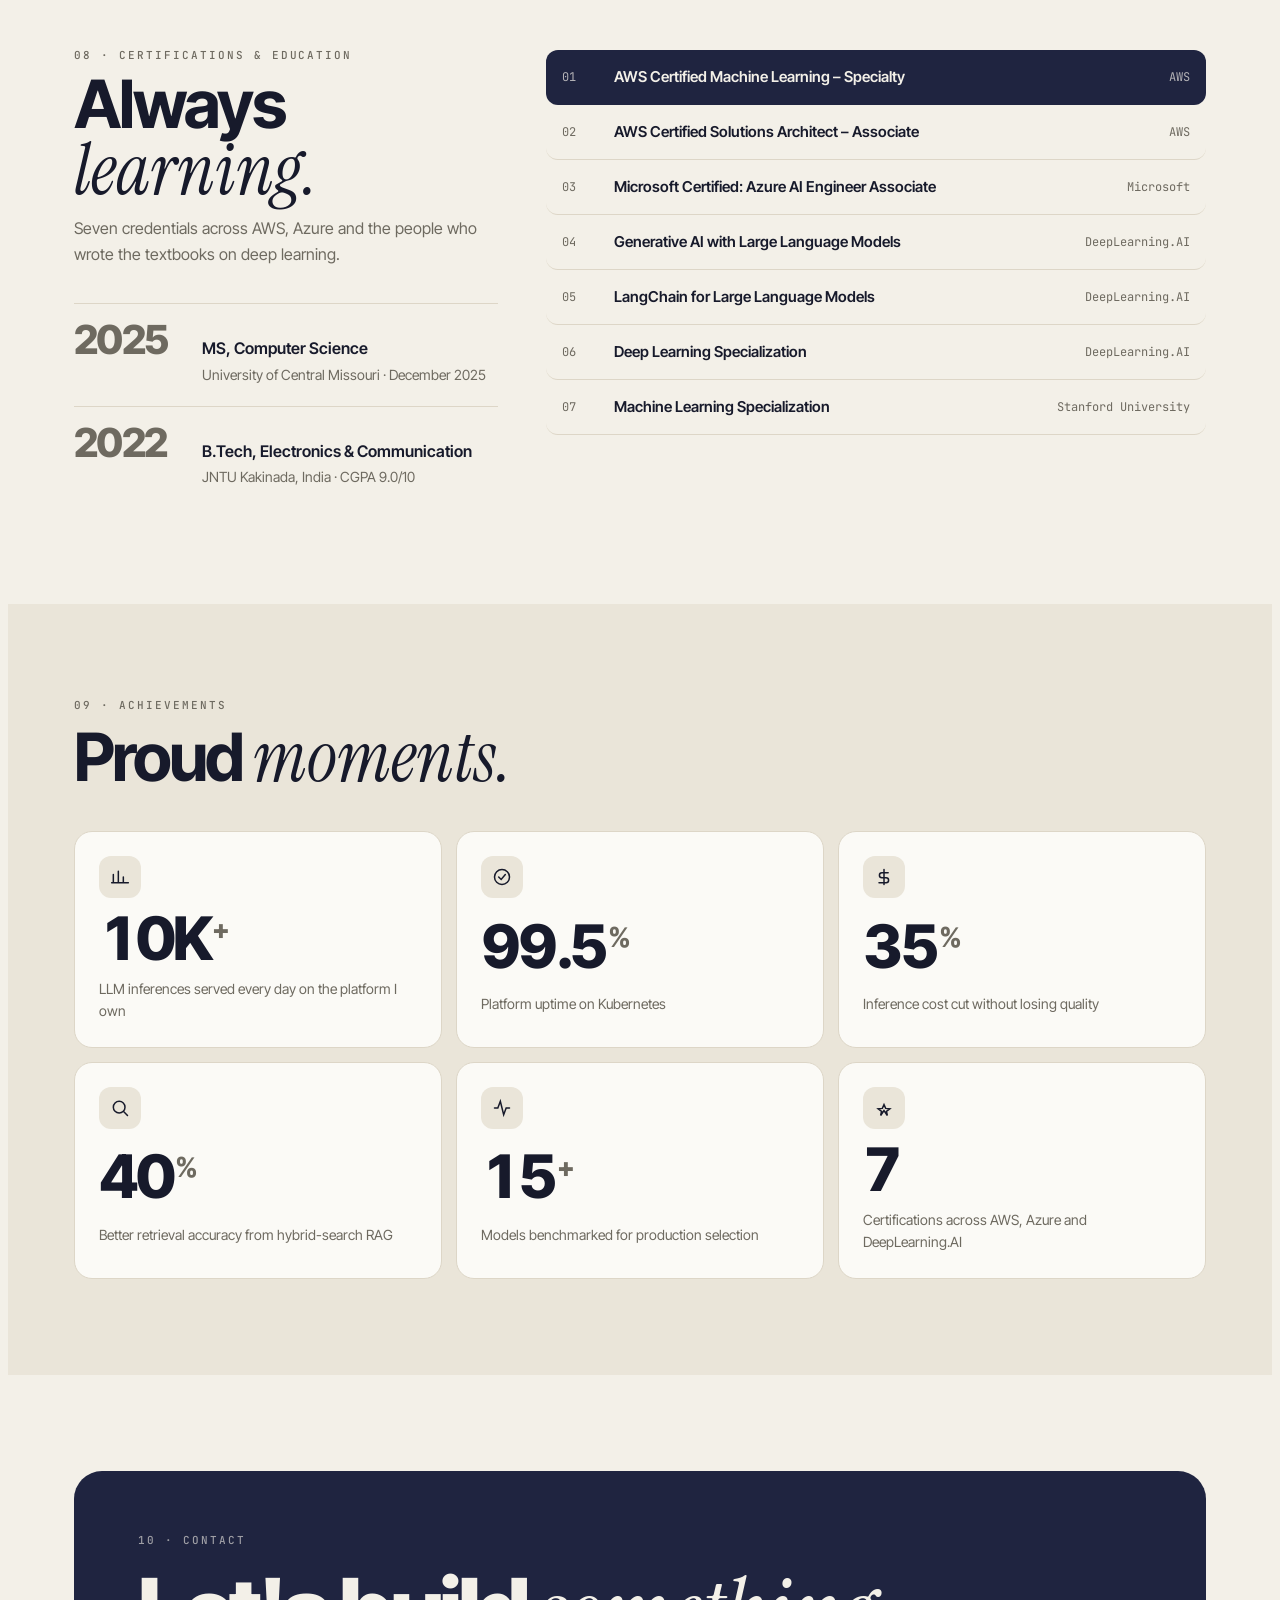
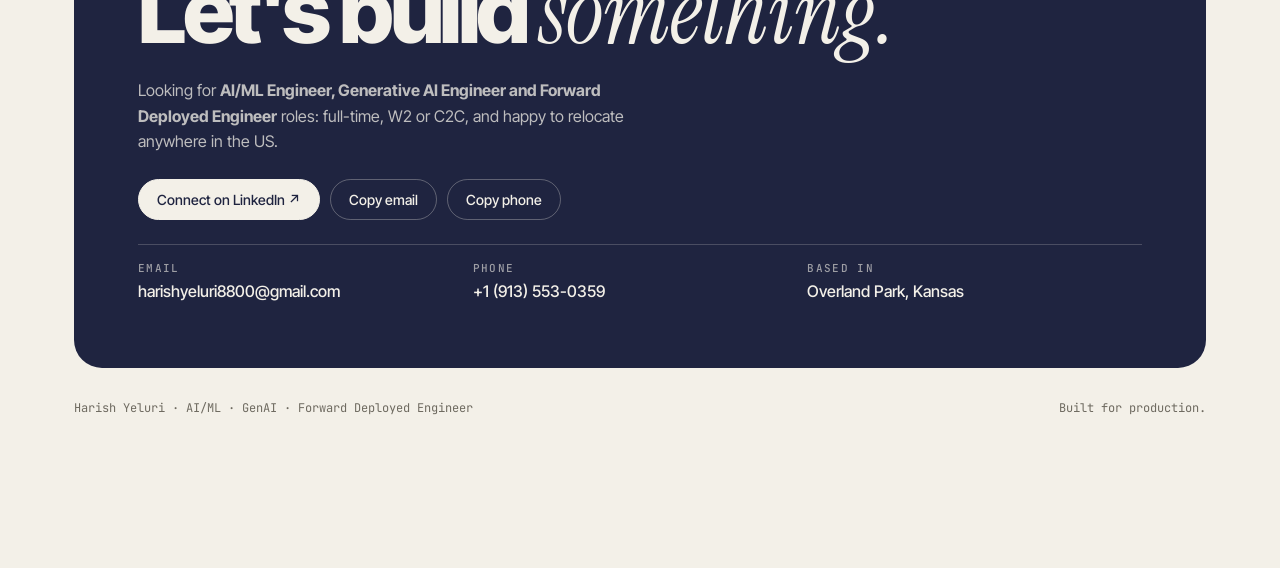
==== commit fe8d60ab: "Add 3D voice-tour portfolio with model card, summary and Ask box The tour is driven by the narration" ====
--- a/index.html
+++ b/index.html
@@ -1,168 +1,489 @@
 <!doctype html>
 <html lang="en">
 <head>
-  <meta charset="utf-8">
-  <meta name="viewport" content="width=device-width, initial-scale=1, viewport-fit=cover">
-  <title>Harish Yeluri · AI/ML, GenAI & Forward Deployed Engineer</title>
-  <meta name="description" content="Harish Yeluri: AI/ML, Generative AI and Forward Deployed Engineer. Production LLM platforms, LangGraph agents and RAG systems. 10K+ daily inferences, 99.5% uptime, 35% lower inference cost.">
-  <meta property="og:title" content="Harish Yeluri · AI/ML Engineer">
-  <meta property="og:description" content="Ask my resume anything. Production AI with real metrics.">
-  <meta property="og:image" content="assets/harish-yeluri.jpg">
-  <meta name="theme-color" content="#EEF0F3">
-  <link rel="icon" href="assets/favicon.svg" type="image/svg+xml">
-  <link rel="preconnect" href="https://fonts.googleapis.com">
-  <link rel="preconnect" href="https://fonts.gstatic.com" crossorigin>
-  <link rel="stylesheet" href="https://fonts.googleapis.com/css2?family=Geist:wght@400;500;600;700&family=Geist+Mono:wght@400;500;600&display=swap">
-  <link rel="stylesheet" href="css/styles.css">
-  <style>body{margin:0}img{max-width:100%}[hidden]{display:none!important}</style>
+<meta charset="utf-8">
+<meta name="viewport" content="width=device-width, initial-scale=1">
+<title>Harish Yeluri · AI/ML, GenAI & Forward Deployed Engineer</title>
+<meta name="description" content="Harish Yeluri: AI/ML engineer with 4+ years shipping LangGraph agents, RAG and LLM platforms. Open to AI/ML, Generative AI and Forward Deployed Engineer roles: full-time, W2 or C2C, anywhere in the US.">
+<meta property="og:title" content="Harish Yeluri · AI/ML, GenAI & Forward Deployed Engineer">
+<meta property="og:description" content="4+ years shipping production AI. 10K+ inferences a day, 99.5% uptime, 35% lower cost. Take the voice tour.">
+<meta property="og:image" content="https://harish-cloud-8800.github.io/assets/og.png">
+<meta name="theme-color" content="#F3F0E8">
+<link rel="icon" href="assets/favicon.svg" type="image/svg+xml">
+<link rel="preconnect" href="https://fonts.googleapis.com">
+<link rel="preconnect" href="https://fonts.gstatic.com" crossorigin>
+<link rel="stylesheet" href="https://fonts.googleapis.com/css2?family=Inter+Tight:wght@400;500;600;700;800&family=Instrument+Serif:ital@0;1&family=JetBrains+Mono:wght@400;500&display=swap">
+<style>
+/* Layout: an engineer's desk in warm paper. Watermark hero with live character, hanging ID badge, periodic table of the stack, folding project panels, big-year timelines. Committed single light look. */
+:root {
+  --paper: #F3F0E8;
+  --paper-2: #EAE5D9;
+  --card: #FBFAF6;
+  --ink: #171A2B;
+  --navy: #1F2440;
+  --muted: #6E6A60;
+  --line: #DDD6C7;
+  --taupe: #B9B1A2;
+  --taupe-2: #CFC8B9;
+  --watermark: #E4DFD3;
+  --sans: "Inter Tight", "Helvetica Neue", Arial, sans-serif;
+  --serif: "Instrument Serif", Georgia, "Times New Roman", serif;
+  --mono: "JetBrains Mono", ui-monospace, Menlo, monospace;
+  color-scheme: light;
+}
+* { box-sizing: border-box; }
+html { scroll-behavior: smooth; }
+@media (prefers-reduced-motion: reduce) { html { scroll-behavior: auto; } }
+body { background: var(--paper); color: var(--ink); font: 16px/1.6 var(--sans); }
+a { color: inherit; }
+a:focus-visible, button:focus-visible { outline: 2px solid var(--navy); outline-offset: 3px; border-radius: 6px; }
+h1, h2, h3 { margin: 0; text-wrap: balance; }
+p { margin: 0; }
+.it { font-family: var(--serif); font-style: italic; font-weight: 400; letter-spacing: 0; }
+.eyebrow { font: 500 11px/1 var(--mono); letter-spacing: .18em; text-transform: uppercase; color: var(--muted); }
+.wrap { max-width: 1180px; margin: 0 auto; padding-inline: 24px; }
+
+/* ---------- Header ---------- */
+.bar { position: sticky; top: env(safe-area-inset-top, 0px); z-index: 20; padding-block: 14px; background: color-mix(in srgb, var(--paper) 82%, transparent); backdrop-filter: blur(10px); -webkit-backdrop-filter: blur(10px); }
+.bar .wrap { display: flex; align-items: center; justify-content: space-between; gap: 16px; }
+.brand { display: flex; align-items: center; gap: 10px; text-decoration: none; font-weight: 500; font-size: 14px; flex: none; }
+.mono-badge { width: 34px; height: 34px; border-radius: 50%; border: 1.5px solid var(--ink); display: grid; place-items: center; font: 600 12px var(--sans); }
+.pills { display: flex; gap: 2px; padding: 4px; border-radius: 999px; background: var(--card); border: 1px solid var(--line); overflow-x: auto; scrollbar-width: none; min-width: 0; }
+.pills::-webkit-scrollbar { display: none; }
+.pills a { text-decoration: none; font-size: 13px; padding: 7px 13px; border-radius: 999px; color: var(--muted); white-space: nowrap; transition: background .25s, color .25s; }
+.pills a:hover { color: var(--ink); }
+.voice { flex: none; display: inline-flex; align-items: center; gap: 7px; padding: 8px 13px; border-radius: 999px; border: 1px solid var(--line); background: var(--card); color: var(--ink); font: 500 13px var(--sans); cursor: pointer; }
+.voice svg { width: 16px; height: 16px; }
+.voice[aria-pressed="true"] { background: var(--navy); border-color: var(--navy); color: var(--paper); }
+.bar-right { display: flex; align-items: center; gap: 10px; min-width: 0; }
+.pills a.on { background: var(--navy); color: var(--paper); }
+
+/* ---------- Hero ---------- */
+.hero { position: relative; overflow: hidden; }
+.hero .wrap { position: relative; display: grid; grid-template-columns: minmax(0, 1fr) minmax(0, 1.25fr) minmax(0, 1fr); align-items: end; min-height: calc(100vh - 70px); padding-block: 0 24px; }
+.watermark { position: absolute; left: 50%; top: 4%; transform: translateX(-50%); font: 800 clamp(120px, 21vw, 300px)/.8 var(--sans); letter-spacing: -.05em; color: var(--watermark); white-space: nowrap; user-select: none; pointer-events: none; }
+.hero-left { position: relative; z-index: 2; display: grid; gap: 14px; padding-bottom: 6px; }
+.hero h1 { font: 800 clamp(44px, 5.4vw, 76px)/.92 var(--sans); letter-spacing: -.045em; }
+.hero h1 .dot { color: var(--muted); }
+.hero-sub { color: var(--muted); font-size: 15px; max-width: 32ch; }
+.roles { display: flex; flex-wrap: wrap; gap: 6px; }
+.roles span { font: 500 12px var(--sans); padding: 5px 11px; border-radius: 999px; background: var(--card); border: 1px solid var(--line); }
+.roles span:first-child { background: var(--navy); color: var(--paper); border-color: var(--navy); }
+.fde { display: grid; grid-template-columns: repeat(3, minmax(0, 1fr)); gap: 32px; }
+.fde article { display: grid; gap: 10px; align-content: start; padding-top: 18px; border-top: 2px solid var(--navy); }
+.fde h3 { font: 700 22px/1.15 var(--sans); letter-spacing: -.02em; }
+.fde p { color: var(--muted); font-size: 15px; }
+.hint { display: inline-flex; align-items: center; gap: 8px; font-size: 13px; color: var(--muted); }
+.hint svg { width: 16px; height: 16px; flex: none; }
+.touch-only { display: none; }
+.figure { position: relative; z-index: 1; display: flex; justify-content: center; align-self: end; }
+.figure { perspective: 1100px; }
+.ph { transform-origin: 50% 100%; transition: transform .9s cubic-bezier(.2,.7,.2,1); filter: drop-shadow(10px 18px 26px rgba(40,30,20,.16)); }
+.ph img { display: block; height: clamp(560px, 86vh, 860px); width: auto; max-width: none; animation: breathe 4.2s ease-in-out infinite; transform-origin: 50% 100%; }
+.p3 { height: clamp(560px, 86vh, 860px); width: calc(clamp(560px, 86vh, 860px) * .44); margin-inline: calc(clamp(560px, 86vh, 860px) * -.06); display: none; }
+.ph.is3d .p3 { display: block; }
+.ph.is3d img { display: none; }
+.ph.is3d.left, .ph.is3d.right, .ph.is3d.center { transform: none; }
+.ph::after { content: ""; position: absolute; left: 50%; bottom: -10px; width: 240px; height: 26px; transform: translateX(-50%); border-radius: 50%; background: radial-gradient(closest-side, rgba(40,30,20,.28), transparent); z-index: -1; }
+.ph { position: relative; }
+@keyframes breathe { 0%,100% { transform: scale(1); } 50% { transform: scale(1.010, 1.014) translateY(-2px); } }
+.ph.left { transform: rotateY(-13deg) translateX(-6px); }
+.ph.right { transform: rotateY(13deg) translateX(6px); }
+.ph.center { transform: scale(1.03) translateY(-4px); }
+.hero-right { position: relative; z-index: 2; display: grid; grid-template-rows: auto 1fr; gap: 18px; justify-items: end; height: 100%; padding-bottom: 6px; }
+.hero-right .ctas { align-self: end; }
+.bubble { align-self: start; margin-top: clamp(150px, 15vw, 210px); justify-self: start; font: italic 400 clamp(22px, 2.3vw, 30px)/1.15 var(--serif); padding: 14px 18px; border-radius: 18px 18px 18px 4px; background: var(--card); border: 1px solid var(--line); box-shadow: 0 14px 30px -22px rgba(23,26,43,.5); opacity: 0; transform: translateY(6px); transition: opacity .35s, transform .35s; max-width: 15ch; }
+.bubble.show { opacity: 1; transform: none; }
+.ctas { display: flex; gap: 10px; flex-wrap: wrap; justify-content: flex-end; }
+.btn { display: inline-flex; align-items: center; gap: 8px; padding: 11px 18px; border-radius: 999px; font: 500 14px var(--sans); text-decoration: none; cursor: pointer; border: 1px solid var(--line); background: var(--card); color: var(--ink); transition: transform .25s, box-shadow .35s, background .25s; }
+.btn:hover { transform: translateY(-1px); }
+.btn.dark { background: var(--navy); border-color: var(--navy); color: var(--paper); }
+.btn.lit { box-shadow: 0 0 0 6px rgba(31,36,64,.14), 0 12px 26px -12px var(--navy); transform: translateY(-2px); }
+.btn svg { width: 15px; height: 15px; }
+
+/* ---------- Sections ---------- */
+section.block { padding-block: 96px; }
+.head { display: grid; gap: 12px; margin-bottom: 40px; }
+.head h2 { font: 700 clamp(38px, 5.2vw, 68px)/.95 var(--sans); letter-spacing: -.04em; }
+.head h2 .it { font-size: 1.08em; }
+.head p { color: var(--muted); max-width: 52ch; }
+.num { font: 500 11px var(--mono); color: var(--muted); }
+
+/* About + badge */
+.about { display: grid; grid-template-columns: minmax(0, 1.2fr) minmax(0, .9fr) minmax(0, 1fr); gap: 40px; align-items: start; }
+.about h2 { font: 700 clamp(40px, 5vw, 64px)/1 var(--sans); letter-spacing: -.04em; }
+.about h2 .it { font-size: 1.1em; }
+.about .lede { margin-top: 18px; color: var(--muted); font-size: 17px; max-width: 46ch; }
+.about .lede strong { color: var(--ink); font-weight: 600; }
+.about .ctas { justify-content: flex-start; margin-top: 24px; }
+.lanyard { display: flex; flex-direction: column; align-items: center; }
+.strap { width: 14px; height: 70px; background: linear-gradient(90deg, #262B4A, var(--navy) 50%, #262B4A); }
+.clip { width: 26px; height: 16px; border-radius: 4px; background: #C9C4B8; border: 2px solid #A9A396; margin-top: -2px; }
+.badge { margin-top: -2px; width: 100%; max-width: 270px; background: var(--card); border: 1px solid var(--line); border-radius: 16px; overflow: hidden; box-shadow: 0 30px 50px -30px rgba(23,26,43,.45); transform-origin: 50% -90px; }
+@media (prefers-reduced-motion: no-preference) {
+  .badge { animation: sway 5s ease-in-out infinite; }
+  @keyframes sway { 0%,100% { transform: rotate(-2deg); } 50% { transform: rotate(2deg); } }
+  .lanyard:hover .badge { animation-duration: 1.4s; }
+  .badge.swing { animation: swing 2.2s cubic-bezier(.3,.6,.4,1) 1, sway 5s ease-in-out 2.2s infinite; }
+  @keyframes swing { 0% { transform: rotate(-16deg); } 22% { transform: rotate(11deg); } 44% { transform: rotate(-6deg); } 64% { transform: rotate(3.5deg); } 82% { transform: rotate(-2.5deg); } 100% { transform: rotate(-2deg); } }
+  .figure .ph { will-change: transform; }
+}
+.badge-top { background: var(--navy); color: var(--paper); padding: 12px 14px; display: flex; align-items: center; gap: 10px; }
+.badge-top .mono-badge { border-color: var(--paper); width: 28px; height: 28px; font-size: 10px; }
+.badge-top b { display: block; font: 600 12px var(--mono); letter-spacing: .12em; }
+.badge-top span { font-size: 11px; opacity: .7; }
+.badge-body { padding: 20px 18px 16px; display: grid; justify-items: center; gap: 10px; text-align: center; }
+.badge-body img { width: 112px; height: 132px; object-fit: cover; border-radius: 10px; border: 1px solid var(--line); }
+.badge-body h3 { font: 700 15px var(--sans); letter-spacing: .06em; text-transform: uppercase; }
+.badge-body .role { font-size: 12px; color: var(--muted); margin-top: -6px; }
+.badge-grid { width: 100%; display: grid; grid-template-columns: repeat(3, minmax(0, 1fr)); gap: 6px; border-top: 1px dashed var(--line); padding-top: 10px; font: 400 10px/1.3 var(--mono); color: var(--muted); }
+.badge-grid b { display: block; color: var(--ink); font-weight: 500; font-size: 11px; }
+.barcode { width: 100%; height: 26px; background: repeating-linear-gradient(90deg, var(--ink) 0 2px, transparent 2px 4px, var(--ink) 4px 5px, transparent 5px 8px, var(--ink) 8px 11px, transparent 11px 12px); opacity: .85; border-radius: 2px; }
+.facts { display: grid; gap: 0; }
+.facts .eyebrow { margin-bottom: 10px; }
+.facts dl { margin: 0; display: grid; grid-template-columns: auto minmax(0, 1fr); }
+.facts dt, .facts dd { padding-block: 10px; border-bottom: 1px solid var(--line); font-size: 13px; }
+.facts dt { color: var(--muted); padding-right: 16px; font-family: var(--mono); font-size: 11px; text-transform: uppercase; letter-spacing: .08em; padding-top: 12px; }
+.facts dd { margin: 0; text-align: right; min-width: 0; overflow-wrap: anywhere; }
+.facts .quote { margin-top: 18px; font: italic 400 21px/1.25 var(--serif); color: var(--muted); text-align: right; }
+.copyrow { display: flex; justify-content: flex-end; align-items: center; gap: 8px; flex-wrap: wrap; }
+.copy { font: 500 11px var(--mono); padding: 3px 8px; border-radius: 6px; border: 1px solid var(--line); background: var(--paper); color: var(--ink); cursor: pointer; }
+
+/* Periodic table */
+.fam { display: flex; flex-wrap: wrap; gap: 8px; margin-bottom: 24px; }
+.fam button { display: inline-flex; align-items: center; gap: 8px; padding: 7px 14px; border-radius: 999px; border: 1px solid var(--line); background: var(--card); font: 500 13px var(--sans); color: var(--ink); cursor: pointer; }
+.fam button i { width: 9px; height: 9px; border-radius: 2px; background: var(--taupe); }
+.fam button[aria-pressed="true"] { background: var(--navy); color: var(--paper); border-color: var(--navy); }
+.fam button[aria-pressed="true"] i { background: var(--paper); }
+.ptable-wrap { display: grid; grid-template-columns: minmax(0, 1fr) 260px; gap: 28px; align-items: start; }
+.ptable { display: grid; grid-template-columns: repeat(10, minmax(0, 1fr)); gap: 6px; }
+.el { aspect-ratio: 1; max-width: 100%; border-radius: 8px; padding: 6px 7px; display: grid; grid-template-rows: auto 1fr auto; text-align: left; cursor: pointer; border: 0; background: var(--taupe-2); color: var(--ink); font-family: var(--sans); transition: background .3s, color .3s, opacity .3s, transform .2s; min-width: 0; }
+.el small { font: 400 9px var(--mono); opacity: .7; }
+.el b { font: 700 clamp(14px, 1.7vw, 22px)/1 var(--sans); letter-spacing: -.02em; align-self: center; }
+.el span { font-size: 9px; white-space: nowrap; overflow: hidden; text-overflow: ellipsis; opacity: .8; }
+.el.hot { background: var(--navy); color: var(--paper); }
+.el.dim { opacity: .28; }
+.el:hover, .el:focus-visible { transform: translateY(-2px); }
+.detail { position: sticky; top: 90px; background: var(--card); border: 1px solid var(--line); border-radius: 16px; padding: 22px; display: grid; gap: 10px; min-height: 280px; align-content: start; }
+.detail .big { width: 110px; height: 110px; border-radius: 14px; background: var(--navy); color: var(--paper); display: grid; grid-template-rows: auto 1fr; padding: 10px 12px; }
+.detail .big small { font: 400 11px var(--mono); opacity: .7; }
+.detail .big b { font: 800 46px/1 var(--sans); letter-spacing: -.03em; align-self: center; }
+.detail h3 { font: 700 22px var(--sans); letter-spacing: -.02em; }
+.detail .fam-name { font: 500 11px var(--mono); letter-spacing: .12em; text-transform: uppercase; color: var(--muted); }
+.detail p { color: var(--muted); font-size: 14px; }
+
+/* Projects accordion */
+.fold { display: flex; gap: 10px; height: 470px; }
+.panel { position: relative; flex: 0 0 74px; border-radius: 18px; background: var(--card); border: 1px solid var(--line); overflow: hidden; cursor: pointer; transition: flex-basis .6s cubic-bezier(.2,.7,.2,1), background .3s; text-align: left; padding: 0; font: inherit; color: inherit; }
+.panel.open { flex: 1 1 auto; cursor: default; }
+.panel .tab { position: absolute; inset: 0; display: flex; flex-direction: column; align-items: center; padding-block: 20px; gap: 16px; transition: opacity .3s; }
+.panel .tab .num { writing-mode: horizontal-tb; }
+.panel .tab strong { writing-mode: vertical-rl; transform: rotate(180deg); font: 600 15px var(--sans); white-space: nowrap; }
+.panel.open .tab { opacity: 0; pointer-events: none; }
+.panel .inner { position: absolute; inset: 0; padding: 30px; display: grid; grid-template-columns: minmax(0, 1fr) minmax(0, 1fr); gap: 32px; opacity: 0; transition: opacity .35s .15s; pointer-events: none; min-width: 560px; }
+.panel.open .inner { opacity: 1; pointer-events: auto; }
+.inner h3 { font: 700 30px/1.05 var(--sans); letter-spacing: -.03em; margin-top: 10px; }
+.inner p { color: var(--muted); margin-top: 12px; font-size: 15px; }
+.inner ul { margin: 14px 0 0; padding: 0; list-style: none; display: grid; gap: 6px; font-size: 14px; }
+.inner li::before { content: "→ "; color: var(--muted); }
+.tags { display: flex; flex-wrap: wrap; gap: 6px; margin-top: 16px; }
+.tag { font: 400 11px var(--mono); padding: 4px 8px; border-radius: 6px; background: var(--paper-2); }
+.viz { background: var(--paper); border: 1px solid var(--line); border-radius: 14px; padding: 20px; display: grid; gap: 14px; align-content: center; }
+.viz .eyebrow { margin-bottom: 4px; }
+.bar-row { display: grid; grid-template-columns: 90px minmax(0, 1fr) 54px; gap: 10px; align-items: center; font-size: 13px; }
+.bar-track { height: 26px; border-radius: 6px; background: var(--paper-2); overflow: hidden; }
+.bar-fill { height: 100%; border-radius: 6px; background: var(--taupe); transform-origin: left; }
+.bar-fill.after { background: var(--navy); }
+.bar-row b { font: 600 14px var(--sans); text-align: right; font-variant-numeric: tabular-nums; }
+.viz .result { font: 800 52px/1 var(--sans); letter-spacing: -.04em; }
+.viz .result small { font: 400 14px var(--sans); color: var(--muted); letter-spacing: 0; margin-left: 6px; }
+.flow { display: grid; grid-template-columns: repeat(2, minmax(0, 1fr)); gap: 10px 16px; }
+.flow div { background: var(--card); border: 1px solid var(--line); border-radius: 10px; padding: 12px 8px; text-align: center; font-size: 12px; position: relative; }
+.flow div b { display: block; font: 700 13px var(--sans); }
+.flow div:nth-child(odd)::after { content: "→"; position: absolute; right: -13px; top: 50%; transform: translateY(-50%); color: var(--muted); font-size: 12px; }
+.heat { display: grid; grid-template-columns: repeat(15, minmax(0, 1fr)); gap: 3px; }
+.heat i { aspect-ratio: 1; border-radius: 3px; background: var(--navy); }
+
+/* Timelines */
+.tl { display: grid; }
+.tl-item { display: grid; grid-template-columns: 200px minmax(0, 1fr); gap: 36px; padding-block: 34px; border-top: 1px solid var(--line); }
+.tl-item:last-child { border-bottom: 1px solid var(--line); }
+.year { font: 800 clamp(48px, 6vw, 76px)/.9 var(--sans); letter-spacing: -.05em; color: var(--ink); }
+.year small { display: block; font: 500 11px var(--mono); letter-spacing: .1em; color: var(--muted); margin-top: 10px; text-transform: uppercase; }
+.tl-item h3 { font: 700 24px var(--sans); letter-spacing: -.02em; }
+.tl-item h3 .it { color: var(--muted); font-size: 1.05em; }
+.tl-item .where { font: 400 12px var(--mono); color: var(--muted); margin-top: 4px; }
+.tl-item ul { margin: 16px 0 0; padding: 0; list-style: none; display: grid; gap: 9px; max-width: 72ch; }
+.tl-item li { padding-left: 18px; position: relative; color: var(--muted); }
+.tl-item li::before { content: ""; position: absolute; left: 0; top: .7em; width: 7px; height: 7px; border-radius: 2px; background: var(--taupe); }
+.tl-item li strong { color: var(--ink); font-weight: 600; }
+
+/* Learning */
+.learn { display: grid; grid-template-columns: minmax(0, .9fr) minmax(0, 1.4fr); gap: 48px; align-items: start; }
+.certs { list-style: none; margin: 0; padding: 0; }
+.certs li { display: grid; grid-template-columns: 40px minmax(0, 1fr) auto; gap: 12px; align-items: center; padding: 15px 16px; border-radius: 12px; transition: background .25s, color .25s; border-bottom: 1px solid var(--line); }
+.certs li:hover, .certs li:focus-within, .certs li.on { background: var(--navy); color: var(--paper); border-color: transparent; }
+.certs li:hover span, .certs li.on span, .certs li:hover .num, .certs li.on .num { color: color-mix(in srgb, var(--paper) 70%, transparent); }
+.certs b { font-weight: 600; font-size: 15px; }
+.certs span { font: 400 12px var(--mono); color: var(--muted); }
+.edu-mini { display: grid; gap: 0; margin-top: 36px; }
+.edu-mini > div { display: grid; grid-template-columns: 110px minmax(0, 1fr); gap: 18px; padding-block: 18px; border-top: 1px solid var(--line); align-items: baseline; }
+.edu-mini .y { font: 800 40px/.9 var(--sans); letter-spacing: -.04em; }
+.edu-mini b { display: block; font-weight: 600; }
+.edu-mini span { color: var(--muted); font-size: 14px; }
+
+/* Proud moments */
+.stats { display: grid; grid-template-columns: repeat(3, minmax(0, 1fr)); gap: 14px; }
+.stat { background: var(--card); border: 1px solid var(--line); border-radius: 18px; padding: 24px; display: grid; gap: 10px; }
+.stat .ico { width: 42px; height: 42px; border-radius: 12px; background: var(--paper-2); display: grid; place-items: center; }
+.stat .ico svg { width: 20px; height: 20px; }
+.stat b { font: 800 clamp(44px, 5vw, 60px)/1 var(--sans); letter-spacing: -.05em; font-variant-numeric: tabular-nums; }
+.stat b sup { font-size: .45em; color: var(--muted); vertical-align: super; margin-left: 2px; }
+.stat p { color: var(--muted); font-size: 14px; }
+
+/* Contact */
+.contact { background: var(--navy); color: var(--paper); border-radius: 28px; padding: clamp(28px, 6vw, 64px); display: grid; gap: 24px; }
+.contact h2 { font: 800 clamp(42px, 7vw, 92px)/.92 var(--sans); letter-spacing: -.05em; }
+.contact p { opacity: .75; max-width: 56ch; }
+.contact .ctas { justify-content: flex-start; }
+.contact .btn { background: transparent; color: var(--paper); border-color: rgba(243,240,232,.3); }
+.contact .btn.dark { background: var(--paper); color: var(--navy); border-color: var(--paper); }
+.contact .rows { display: grid; grid-template-columns: repeat(3, minmax(0, 1fr)); gap: 0; border-top: 1px solid rgba(243,240,232,.2); }
+.contact .rows div { padding: 16px 16px 0 0; display: grid; gap: 4px; min-width: 0; }
+.contact .rows span { font: 500 11px var(--mono); letter-spacing: .12em; text-transform: uppercase; opacity: .6; }
+.contact .rows b { font-weight: 500; overflow-wrap: anywhere; }
+footer { padding-block: 32px 48px; font: 400 12px var(--mono); color: var(--muted); display: flex; justify-content: space-between; gap: 12px; flex-wrap: wrap; }
+
+/* ---------- Responsive ---------- */
+@media (max-width: 1000px) {
+  .about { grid-template-columns: minmax(0, 1fr) minmax(0, 1fr); }
+  .about > :first-child { grid-column: 1 / -1; }
+  .ptable-wrap { grid-template-columns: minmax(0, 1fr); }
+  .detail { position: static; min-height: 0; grid-template-columns: 110px minmax(0, 1fr); column-gap: 18px; }
+  .detail .big { grid-row: span 4; }
+  .learn { grid-template-columns: minmax(0, 1fr); }
+  .stats { grid-template-columns: repeat(2, minmax(0, 1fr)); }
+}
+@media (max-width: 820px) {
+  .hero .wrap { grid-template-columns: minmax(0, 1fr); min-height: 0; gap: 14px; text-align: center; padding-top: 24px; }
+  .watermark { top: 2%; font-size: 32vw; }
+  .hero-left { justify-items: center; order: 1; }
+  .hero-sub { margin-inline: auto; }
+  .roles { justify-content: center; }
+  .fde { grid-template-columns: minmax(0, 1fr); gap: 24px; }
+  .figure { order: 2; }
+  .ph img { height: 520px; }
+  .p3 { height: 520px; width: 230px; margin-inline: -20px; }
+  .hero-right { order: 3; justify-items: center; height: auto; }
+  .bubble { justify-self: center; border-radius: 18px; min-height: 0; margin-top: 0; }
+  .hero-right { grid-template-rows: auto auto; }
+  .ctas { justify-content: center; }
+  .mouse-only { display: none; }
+  .touch-only { display: inline; }
+  .fold { flex-direction: column; height: auto; }
+  .panel { flex: none; min-height: 64px; }
+  .panel .tab { position: static; flex-direction: row; padding: 20px; }
+  .panel .tab strong { writing-mode: horizontal-tb; transform: none; }
+  .panel.open .tab { display: none; }
+  .panel .inner { position: static; display: none; min-width: 0; grid-template-columns: minmax(0, 1fr); padding: 22px; }
+  .panel.open .inner { display: grid; }
+  .ptable { grid-template-columns: repeat(6, minmax(0, 1fr)); }
+  .tl-item { grid-template-columns: minmax(0, 1fr); gap: 12px; }
+}
+@media (max-width: 560px) {
+  .wrap { padding-inline: 16px; }
+  section.block { padding-block: 64px; }
+  .brand .name { display: none; }
+  .voice span { display: none; }
+  .about { grid-template-columns: minmax(0, 1fr); }
+  .ptable { grid-template-columns: repeat(5, minmax(0, 1fr)); }
+  .stats { grid-template-columns: minmax(0, 1fr); }
+  .contact .rows { grid-template-columns: minmax(0, 1fr); }
+  .bar-row { grid-template-columns: 70px minmax(0, 1fr) 48px; }
+}
+
+/* ---------- Model card ---------- */
+.mc { background: var(--card); border: 1px solid var(--line); border-radius: 18px; padding: 6px 22px; }
+.mc dl { margin: 0; display: grid; grid-template-columns: 170px minmax(0, 1fr); }
+.mc dt, .mc dd { padding: 12px 0; border-bottom: 1px solid var(--line); font-size: 14px; transition: background .3s; }
+.mc dt { font: 500 11.5px var(--mono); color: var(--muted); padding-right: 12px; padding-top: 14px; }
+.mc dd { margin: 0; min-width: 0; overflow-wrap: anywhere; }
+.mc dl > :nth-last-child(-n+2) { border-bottom: 0; }
+.mc ul { margin: 0; padding-left: 18px; display: grid; gap: 3px; }
+.mc .chips { display: flex; flex-wrap: wrap; gap: 6px; }
+.chip { font: 500 12px var(--sans); padding: 4px 10px; border-radius: 999px; background: var(--navy); color: var(--paper); }
+.mc .copyrow { justify-content: flex-start; }
+.hours-live { display: inline-flex; align-items: center; gap: 6px; margin-left: 6px; font: 500 11px var(--mono); padding: 2px 8px; border-radius: 999px; background: var(--paper-2); color: var(--muted); white-space: nowrap; vertical-align: 1px; }
+.hours-live::before { content: ""; width: 7px; height: 7px; border-radius: 50%; background: var(--taupe); }
+.hours-live.open { background: #DDF0E5; color: #1E7A4C; }
+.hours-live.open::before { background: #1E7A4C; }
+.hours-live:empty { display: none; }
+.about-card { display: grid; grid-template-columns: minmax(0, 290px) minmax(0, 1fr); gap: 40px; align-items: start; margin-top: 40px; }
+.about-top { display: grid; grid-template-columns: minmax(0, 1fr) auto; gap: 24px; align-items: end; }
+
+/* ---------- Summary ---------- */
+.readme { background: var(--card); border: 1px solid var(--line); border-radius: 18px; overflow: hidden; }
+.readme-head { display: flex; align-items: center; gap: 8px; padding: 11px 18px; border-bottom: 1px solid var(--line); background: var(--paper); font: 500 12px var(--mono); color: var(--muted); }
+.readme-head svg { width: 14px; height: 14px; }
+.readme-body { padding: 28px clamp(18px, 4vw, 40px) 32px; display: grid; grid-template-columns: minmax(0, 1.5fr) minmax(0, 1fr); gap: 40px; }
+.readme-body h3 { font: 700 24px/1.2 var(--sans); letter-spacing: -.02em; margin-bottom: 14px; }
+.readme-body p { color: var(--muted); font-size: 15.5px; line-height: 1.7; max-width: 66ch; }
+.readme-body p + p { margin-top: 12px; }
+.readme-body p b { color: var(--ink); font-weight: 600; }
+.hl-list { list-style: none; margin: 0; padding: 0; display: grid; align-content: start; }
+.hl-list li { display: grid; grid-template-columns: 18px minmax(0, 1fr); gap: 8px; padding: 10px 0; border-bottom: 1px solid var(--line); font-size: 14px; transition: background .3s; }
+.hl-list li:last-child { border-bottom: 0; }
+.hl-list li::before { content: "✓"; color: var(--navy); font-weight: 700; }
+.hl-list b { font-weight: 600; }
+
+/* ---------- Ask ---------- */
+.ask-grid { display: grid; grid-template-columns: minmax(0, .8fr) minmax(0, 1.2fr); gap: 40px; align-items: start; }
+.ask { background: var(--card); border: 1px solid var(--line); border-radius: 18px; overflow: hidden; box-shadow: 0 30px 60px -40px rgba(23,26,43,.35); }
+.ask-head { display: flex; align-items: center; justify-content: space-between; gap: 10px; padding: 12px 16px; border-bottom: 1px solid var(--line); background: var(--paper); flex-wrap: wrap; font: 400 11.5px var(--mono); color: var(--muted); }
+.ask-head .t { display: flex; align-items: center; gap: 8px; font: 500 13px var(--mono); color: var(--ink); }
+.ask-head .t i { width: 8px; height: 8px; border-radius: 50%; background: #1E7A4C; }
+.ask-form { display: flex; gap: 8px; padding: 14px 16px 10px; }
+.ask-form input { flex: 1; min-width: 0; font: 400 15px var(--sans); padding: 11px 14px; border-radius: 10px; border: 1px solid var(--line); background: var(--paper); color: var(--ink); }
+.ask-form input:focus { outline: 2px solid var(--navy); outline-offset: 1px; }
+.ask-form button { font: 500 14px var(--sans); padding: 0 18px; border-radius: 10px; border: 0; background: var(--navy); color: var(--paper); cursor: pointer; }
+.sugs { display: flex; gap: 6px; flex-wrap: wrap; padding: 0 16px 14px; }
+.sugs button { font: 400 12.5px var(--sans); padding: 5px 10px; border-radius: 999px; border: 1px solid var(--line); background: transparent; color: var(--muted); cursor: pointer; }
+.sugs button:hover { color: var(--ink); border-color: var(--navy); }
+.sug-label { width: 100%; font: 500 11px var(--mono); color: var(--muted); letter-spacing: .04em; }
+.sugs .sug-more { border-style: dashed; color: var(--navy); }
+.answer { border-top: 1px solid var(--line); padding: 16px; display: grid; gap: 12px; min-height: 230px; align-content: start; }
+.q { font: 500 13px var(--mono); color: var(--muted); }
+.q::before { content: "> "; color: var(--navy); }
+.a { font-size: 15.5px; line-height: 1.65; }
+.a .cite { font: 500 10.5px var(--mono); color: var(--navy); background: var(--paper-2); padding: 1px 5px; border-radius: 4px; margin-left: 3px; vertical-align: 1px; cursor: pointer; border: 0; }
+.a .caret { display: inline-block; width: 7px; height: 1.05em; background: var(--navy); vertical-align: -2px; margin-left: 2px; }
+.trace { display: flex; gap: 14px; flex-wrap: wrap; font: 400 11.5px var(--mono); color: var(--muted); }
+.trace b { color: var(--ink); font-weight: 500; }
+.srcs { display: grid; gap: 6px; }
+.src { display: grid; grid-template-columns: auto minmax(0, 1fr) auto; gap: 10px; align-items: center; padding: 8px 10px; border-radius: 9px; background: var(--paper); border: 1px solid var(--line); font-size: 12.5px; text-align: left; cursor: pointer; color: var(--ink); font-family: var(--sans); }
+.src:hover { border-color: var(--navy); }
+.src .n { font: 500 10.5px var(--mono); color: var(--navy); }
+.src .s { overflow: hidden; text-overflow: ellipsis; white-space: nowrap; color: var(--muted); }
+.src .s b { color: var(--ink); font-weight: 500; }
+.src .sc { font: 400 11px var(--mono); color: var(--muted); }
+.ask .note { font-size: 12px; color: var(--muted); padding: 10px 16px; border-top: 1px dashed var(--line); }
+.flash { animation: flash 1.6s ease-out; }
+@keyframes flash { 0%, 30% { background: #F4E7B8; } 100% { background: transparent; } }
+.stat { transition: box-shadow .35s, transform .35s, border-color .35s; }
+.stat.hl { box-shadow: 0 0 0 3px var(--navy), 0 18px 34px -20px rgba(23,26,43,.5); transform: translateY(-3px); border-color: var(--navy); }
+.hl-row { background: color-mix(in srgb, var(--navy) 9%, transparent); }
+
+/* ---------- Voice tour ---------- */
+.tour-btn { flex: none; display: inline-flex; align-items: center; gap: 8px; padding: 6px 14px 6px 6px; border-radius: 999px; border: 1px solid var(--navy); background: var(--navy); color: var(--paper); font: 500 13px var(--sans); cursor: pointer; }
+.tour-btn i { width: 24px; height: 24px; border-radius: 50%; background: var(--paper); color: var(--navy); display: grid; place-items: center; }
+.tour-btn i svg { width: 10px; height: 10px; }
+.tour-btn.ghost { background: var(--card); color: var(--ink); border-color: var(--line); }
+.tour-btn.ghost i { background: var(--navy); color: var(--paper); }
+.capbar { position: fixed; left: 50%; bottom: max(16px, env(safe-area-inset-bottom)); transform: translate(-50%, 20px); z-index: 60; width: min(760px, calc(100% - 24px)); display: grid; grid-template-columns: auto minmax(0, 1fr) auto; gap: 12px; align-items: center; padding: 10px 10px 12px 14px; border-radius: 18px; background: rgba(23,26,43,.93); color: var(--paper); box-shadow: 0 20px 50px -20px rgba(0,0,0,.5); opacity: 0; pointer-events: none; transition: opacity .3s, transform .3s; }
+.capbar.show { opacity: 1; transform: translate(-50%, 0); pointer-events: auto; }
+.capbar .who { display: flex; align-items: center; gap: 8px; font: 500 11px var(--mono); letter-spacing: .1em; text-transform: uppercase; color: rgba(243,240,232,.7); }
+.eq { display: inline-flex; gap: 2px; align-items: flex-end; height: 14px; }
+.eq b { width: 3px; background: var(--paper); border-radius: 2px; height: 20%; }
+.capbar .txt { font: 400 15px/1.35 var(--sans); min-height: 1.35em; }
+.capbar .ctl { display: flex; gap: 6px; }
+.capbar button { width: 36px; height: 36px; border-radius: 50%; border: 1px solid rgba(243,240,232,.25); background: transparent; color: var(--paper); cursor: pointer; display: grid; place-items: center; }
+.capbar button svg { width: 14px; height: 14px; }
+.capbar .prog { position: absolute; left: 16px; right: 16px; bottom: 5px; height: 2px; border-radius: 2px; background: rgba(243,240,232,.15); overflow: hidden; }
+.capbar .prog i { display: block; height: 100%; width: 0; background: var(--paper); }
+#tcur { position: fixed; left: 0; top: 0; width: 22px; height: 22px; z-index: 70; pointer-events: none; opacity: 0; transition: opacity .3s; }
+#tcur.show { opacity: 1; }
+
+section[id] { scroll-margin-top: 64px; }
+@media (max-width: 820px) { .about-top { grid-template-columns: minmax(0, 1fr); } }
+@media (max-width: 1000px) {
+  .about-card, .ask-grid, .readme-body { grid-template-columns: minmax(0, 1fr); }
+  .about-card .lanyard { max-width: 290px; width: 100%; margin-inline: auto; }
+}
+@media (max-width: 560px) {
+  .mc { padding: 4px 16px; }
+  .mc dl { grid-template-columns: minmax(0, 1fr); }
+  .mc dt { border-bottom: 0; padding-bottom: 0; }
+  .ask-form { flex-direction: column; }
+  .ask-form button { padding: 11px; }
+  .tour-btn span { display: none; }
+  .tour-btn { padding: 6px; }
+  .capbar .who span { display: none; }
+  .capbar .txt { font-size: 14px; }
+}
+</style>
 </head>
 <body>
-<header class="top">
+
+<header class="bar">
   <div class="wrap">
-    <a class="crumb" href="#top"><span class="dot live" aria-hidden="true"></span>harish-yeluri <span class="hide-sm">/ prod</span></a>
-    <nav class="tabs" aria-label="Sections">
-      <a href="#hello" data-sec="hello">Hello</a>
-      <a href="#card" data-sec="card">Profile</a>
+    <a class="brand" href="#top"><span class="mono-badge">HY</span><span class="name">Harish Yeluri</span></a>
+    <div class="bar-right">
+    <nav class="pills" aria-label="Sections">
+      <a href="#about" data-sec="about">Model card</a>
       <a href="#summary" data-sec="summary">Summary</a>
       <a href="#ask" data-sec="ask">Ask</a>
-      <a href="#metrics" data-sec="metrics">Metrics</a>
-      <a href="#deployments" data-sec="deployments">Experience</a>
-      <a href="#evals" data-sec="evals">Projects</a>
-      <a href="#stack" data-sec="stack">Skills</a>
-      <a href="#hire" data-sec="hire">Contact</a>
+      <a href="#skills" data-sec="skills">Skills</a>
+      <a href="#work" data-sec="work">Work</a>
+      <a href="#experience" data-sec="experience">Experience</a>
+      <a href="#learning" data-sec="learning">Learning</a>
+      <a href="#moments" data-sec="moments">Achievements</a>
+      <a href="#contact" data-sec="contact">Contact</a>
     </nav>
-    <button type="button" class="voice" id="voiceToggle" aria-pressed="false" hidden>
-      <svg viewBox="0 0 24 24" fill="none" stroke="currentColor" stroke-width="1.8" stroke-linecap="round" stroke-linejoin="round" aria-hidden="true"><path d="M4 9v6h4l5 4V5L8 9z"/><path d="M16.5 8.5a5 5 0 0 1 0 7M19 6a8.5 8.5 0 0 1 0 12"/></svg>
-      <span>Voice off</span>
+    <button type="button" class="tour-btn" data-tour aria-label="Play the voice tour">
+      <i><svg viewBox="0 0 10 10" aria-hidden="true"><path d="M2 1l7 4-7 4z" fill="currentColor"/></svg></i><span>Voice tour</span>
     </button>
+    </div>
   </div>
 </header>
 
 <main id="top">
-  <section class="sh" id="hello" aria-label="Introduction">
-    <div class="sh-inner wrap">
-      <div class="sh-intro">
-        <span class="status"><span class="dot live" aria-hidden="true"></span><b>Open to work</b><span>W2 · C2C · US-wide</span></span>
-        <h1 class="sh-name">Harish Yeluri</h1>
-        <p class="sh-who">AI / ML Engineer · Generative AI Engineer · Forward Deployed Engineer</p>
-        <p class="sh-text">I build production AI systems, LLM applications, RAG pipelines, AI agents, and scalable machine-learning platforms.</p>
-        <div class="sh-ctas">
-          <a class="btn pri" id="workCta" href="#evals">View my work</a>
-          <a class="btn" href="#ask">Ask my resume</a>
-          <button class="btn" type="button" id="heroIntro" hidden><svg viewBox="0 0 24 24" fill="none" stroke="currentColor" stroke-width="1.8" stroke-linecap="round" stroke-linejoin="round" aria-hidden="true"><path d="M4 9v6h4l5 4V5L8 9z"/><path d="M16.5 8.5a5 5 0 0 1 0 7"/></svg><span>Hear my intro</span></button>
+  <!-- HERO -->
+  <section class="hero" id="hero" aria-label="Introduction">
+    <div class="watermark" aria-hidden="true">HARISH</div>
+    <div class="wrap">
+      <div class="hero-left">
+        <span class="eyebrow">Harish Yeluri</span>
+        <h1>AI / ML<br>Engineer<span class="dot">.</span></h1>
+        <p class="hero-sub">Generative AI, agents and ML platforms that hold up in production.</p>
+        <div class="roles" aria-label="Roles I'm looking for"><span>Open to</span><span>AI/ML Engineer</span><span>GenAI Engineer</span><span>Forward Deployed Engineer</span></div>
+        <p class="hint">
+          <svg viewBox="0 0 24 24" fill="none" stroke="currentColor" stroke-width="1.6" stroke-linejoin="round" aria-hidden="true"><path d="M5 3l14 7-6 1.6L10 18z" fill="currentColor" fill-opacity=".12"/></svg>
+          <span class="mouse-only">Move your cursor around, or press Voice tour.</span>
+          <span class="touch-only">Tap Voice tour to hear me.</span>
+        </p>
+      </div>
+      <div class="figure"><div class="ph" id="ph"><div class="p3" id="p3wrap" role="img" aria-label="3D portrait of Harish Yeluri"></div><img src="assets/cut.webp" alt="Harish Yeluri" id="phImg"></div></div>
+      <div class="hero-right">
+        <p class="bubble" id="bubble" aria-live="polite"></p>
+        <div class="ctas">
+          <a class="btn dark" id="workCta" href="#work">View My Work <svg viewBox="0 0 24 24" fill="none" stroke="currentColor" stroke-width="2" stroke-linecap="round" aria-hidden="true"><path d="M5 12h14M13 6l6 6-6 6"/></svg></a>
+          <button class="btn" type="button" data-tour><svg viewBox="0 0 24 24" fill="none" stroke="currentColor" stroke-width="1.8" stroke-linecap="round" stroke-linejoin="round" aria-hidden="true"><path d="M4 9v6h4l5 4V5L8 9z"/><path d="M16.5 8.5a5 5 0 0 1 0 7"/></svg>Hear me walk you through it</button>
         </div>
-        <p class="sh-hint">
-          <svg viewBox="0 0 24 24" fill="none" stroke="currentColor" stroke-width="1.6" stroke-linejoin="round" aria-hidden="true"><path d="M5 3l14 7-6 1.6L10 18z" fill="currentColor" fill-opacity=".15"/></svg>
-          <span class="mouse-only">Move your cursor around.</span>
-          <span class="touch-only">Tap the character to say hi.</span>
-        </p>
-      </div>
-      <div class="sh-figure"><svg id="dev" viewBox="0 0 420 440" role="img" aria-label="Illustration of Harish working at a laptop, who turns and waves when you move your cursor">
-          <defs>
-            <pattern id="stripes" width="11" height="11" patternUnits="userSpaceOnUse">
-              <rect width="11" height="11" fill="#6A3A40"/>
-              <rect x="4.5" width="1.6" height="11" fill="#EADCDF" opacity=".7"/>
-            </pattern>
-          </defs>
-          <!-- desk -->
-          <ellipse cx="210" cy="424" rx="190" ry="14" fill="var(--sh-desk)"/>
-
-          <!-- headset on neck (shown after greeting) -->
-          <!-- body -->
-          <path d="M96 420 C100 336 128 284 210 276 C292 284 320 336 324 420 Z" fill="url(#stripes)"/>
-          <path d="M182 274 L210 304 L194 266 Z" fill="#5A3036" stroke="#EADCDF" stroke-opacity=".5" stroke-width="1.5" stroke-linejoin="round"/>
-          <path d="M238 274 L210 304 L226 266 Z" fill="#5A3036" stroke="#EADCDF" stroke-opacity=".5" stroke-width="1.5" stroke-linejoin="round"/>
-          <circle cx="210" cy="322" r="2.6" fill="#EADCDF" opacity=".8"/><circle cx="210" cy="348" r="2.6" fill="#EADCDF" opacity=".8"/>
-          <!-- neck -->
-          <rect x="191" y="232" width="38" height="50" rx="14" fill="#A56A48"/>
-
-          <g id="neckset" opacity="0">
-            <path d="M164 268 C170 300 250 300 256 268" fill="none" stroke="#23252C" stroke-width="7" stroke-linecap="round"/>
-            <rect x="148" y="252" width="20" height="30" rx="9" fill="#23252C" transform="rotate(-18 158 267)"/>
-            <rect x="252" y="252" width="20" height="30" rx="9" fill="#23252C" transform="rotate(18 262 267)"/>
-            <circle cx="158" cy="267" r="4" fill="var(--accent)"/>
-          </g>
-
-          <!-- typing arms -->
-          <g id="typing">
-            <path d="M128 340 C118 368 136 388 172 394" fill="none" stroke="url(#stripes)" stroke-width="30" stroke-linecap="round"/>
-            <path id="typeR" d="M292 340 C302 368 284 388 248 394" fill="none" stroke="url(#stripes)" stroke-width="30" stroke-linecap="round"/>
-          </g>
-
-          <!-- head -->
-          <g id="head">
-            <circle cx="159" cy="188" r="11" fill="#B97A56"/>
-            <circle cx="261" cy="188" r="11" fill="#B97A56"/>
-            <ellipse cx="210" cy="182" rx="52" ry="60" fill="#B97A56"/>
-            <path d="M162 196 C166 240 190 246 210 246 C230 246 254 240 258 196 C250 224 232 234 210 234 C188 234 170 224 162 196 Z" fill="#3A2A26" opacity=".28"/>
-            <path d="M156 176 C148 122 186 102 214 106 C250 108 274 132 264 178 C258 152 238 140 210 140 C184 140 166 152 156 176 Z" fill="#1C1817"/>
-            <g fill="#1C1817"><circle cx="162" cy="158" r="10"/><circle cx="166" cy="138" r="12"/><circle cx="180" cy="120" r="13"/><circle cx="199" cy="111" r="13"/><circle cx="219" cy="109" r="13"/><circle cx="238" cy="115" r="13"/><circle cx="252" cy="130" r="12"/><circle cx="259" cy="150" r="10"/></g>
-            <g id="brows">
-              <path d="M180 160 Q190 154 201 159" fill="none" stroke="#1C1817" stroke-width="4" stroke-linecap="round"/>
-              <path d="M219 159 Q230 154 240 160" fill="none" stroke="#1C1817" stroke-width="4" stroke-linecap="round"/>
-            </g>
-            <g id="eyes">
-              <ellipse cx="191" cy="178" rx="9" ry="7" fill="#FFFFFF"/>
-              <ellipse cx="229" cy="178" rx="9" ry="7" fill="#FFFFFF"/>
-              <g id="pupils">
-                <circle cx="191" cy="178" r="4.6" fill="#1B1414"/>
-                <circle cx="229" cy="178" r="4.6" fill="#1B1414"/>
-              </g>
-            </g>
-            <path d="M210 184 Q204 200 213 202" fill="none" stroke="#8C5638" stroke-width="2.5" stroke-linecap="round"/>
-            <path d="M192 208 C199 201 221 201 228 208 C222 212 215 210 210 211 C205 210 198 212 192 208 Z" fill="#1C1817"/>
-            <path id="mouthN" d="M199 216 Q210 221 221 216" fill="none" stroke="#5A2A26" stroke-width="3" stroke-linecap="round"/>
-            <path id="mouthS" d="M196 212 Q210 232 224 212 Z" fill="#5A2A26" opacity="0"/>
-            <g id="headset">
-              <path d="M152 182 C144 106 276 106 268 182" fill="none" stroke="#23252C" stroke-width="7" stroke-linecap="round"/>
-              <rect x="142" y="168" width="20" height="36" rx="9" fill="#23252C"/>
-              <rect x="258" y="168" width="20" height="36" rx="9" fill="#23252C"/>
-              <path d="M152 202 Q158 230 190 228" fill="none" stroke="#23252C" stroke-width="3.5" stroke-linecap="round"/>
-              <circle cx="191" cy="228" r="4.5" fill="var(--accent)"/>
-            </g>
-          </g>
-
-          <!-- laptop (back of the lid faces us) -->
-          <rect x="116" y="300" width="188" height="114" rx="9" fill="var(--sh-lid)"/>
-          <rect x="116" y="300" width="188" height="6" rx="3" fill="#FFFFFF" opacity=".55"/>
-          <rect x="128" y="314" width="164" height="88" rx="9" fill="#8A3350"/>
-          <g font-family="Geist Mono, JetBrains Mono, ui-monospace, monospace" text-anchor="middle" fill="#FFFFFF">
-            <text x="210" y="334" font-size="12.5" font-weight="600">AI / ML</text>
-            <text x="210" y="353" font-size="12.5" font-weight="600">GEN AI</text>
-            <text x="210" y="372" font-size="10.5" font-weight="500">FORWARD DEPLOYED</text>
-            <text x="210" y="390" font-size="10.5" font-weight="500">ENGINEER</text>
-          </g>
-          <path d="M98 414 L322 414 L334 424 L86 424 Z" fill="var(--sh-lid-edge)"/>
-
-          <!-- waving / pointing arm -->
-          <g id="arm" opacity="0">
-            <path d="M296 304 L338 262" stroke="url(#stripes)" stroke-width="30" stroke-linecap="round"/>
-            <g id="forearm">
-              <path d="M338 262 L338 204" stroke="url(#stripes)" stroke-width="26" stroke-linecap="round"/>
-              <rect x="326" y="174" width="24" height="30" rx="11" fill="#B97A56"/>
-              <path d="M326 186 L318 180" stroke="#B97A56" stroke-width="8" stroke-linecap="round"/>
-              <path id="finger" d="M338 176 L338 156" stroke="#B97A56" stroke-width="7" stroke-linecap="round" opacity="0"/>
-            </g>
-          </g>
-        </svg></div>
-      <div class="sh-react"><p class="sh-bubble" id="bubble" aria-live="polite"></p></div>
-    </div>
-    <a class="sh-cue" id="cue" href="#card">See my profile<i></i></a>
+      </div>
+    </div>
   </section>
 
-  <section class="sec" id="card">
+  <!-- MODEL CARD -->
+  <section class="block" id="about">
     <div class="wrap">
-      <div class="sec-head">
-        <h2><code>01</code>Model card</h2>
-        <p>The standard way to document a model, applied to me.</p>
-      </div>
-      <div class="card-grid">
-        <div class="idc lanyard" aria-label="Engineer ID badge">
+      <div class="about-top">
+        <div>
+          <span class="eyebrow">01 · Model card</span>
+          <h2 class="about-h" style="margin-top:14px;font:700 clamp(40px,5vw,64px)/1 var(--sans);letter-spacing:-.04em">Hi, I'm <span class="it" style="font-size:1.1em">Harish.</span></h2>
+          <p class="lede" style="margin-top:16px;color:var(--muted);font-size:17px;max-width:60ch">The standard way to document a model, applied to me. <strong style="color:var(--ink);font-weight:600">4+ years shipping production AI</strong>: LangGraph agents, RAG that stops hallucinating, and LLM platforms that stay fast, cheap and observable.</p>
+        </div>
+        <div class="ctas" style="justify-content:flex-start">
+          <a class="btn dark" href="https://www.linkedin.com/in/harish8800/" target="_blank" rel="noopener">LinkedIn ↗</a>
+          <button class="tour-btn ghost" type="button" data-tour><i><svg viewBox="0 0 10 10" aria-hidden="true"><path d="M2 1l7 4-7 4z" fill="currentColor"/></svg></i><span>Hear my introduction</span></button>
+        </div>
+      </div>
+      <div class="about-card">
+        <div class="lanyard" aria-label="Engineer ID badge">
           <div class="strap"></div><div class="clip"></div>
-          <div class="badge" id="idBadge">
+          <div class="badge">
             <div class="badge-top"><span class="mono-badge">HY</span><div><b>ENGINEER ID</b><span>AI / ML · since 2021</span></div></div>
             <div class="badge-body">
-              <img src="assets/harish-yeluri.jpg" alt="Portrait of Harish Yeluri" width="120" height="140">
+              <img src="assets/harish-yeluri.jpg" alt="Portrait of Harish Yeluri" width="112" height="132">
               <h3>Harish Yeluri</h3>
               <p class="role">AI/ML · GenAI · Forward Deployed</p>
               <div class="badge-grid">
@@ -170,44 +491,42 @@
                 <div>Uptime<b>99.5%</b></div>
                 <div>Base<b>USA</b></div>
               </div>
-              <span class="status" style="font-size:10.5px"><span class="dot live" aria-hidden="true"></span><b>Open to work</b><span>Full-time · W2 · C2C</span></span>
               <div class="barcode" aria-hidden="true"></div>
             </div>
           </div>
         </div>
-        <div class="panel mc">
+        <div class="mc" id="card">
           <dl>
-            <dt>intended_use</dt><dd><div class="chips"><span class="chip acc">AI/ML Engineer</span><span class="chip acc">Generative AI Engineer</span><span class="chip acc">Forward Deployed Engineer</span></div></dd>
+            <dt>intended_use</dt><dd><div class="chips"><span class="chip">AI/ML Engineer</span><span class="chip">Generative AI Engineer</span><span class="chip">Forward Deployed Engineer</span></div></dd>
             <dt>strengths</dt><dd>Agents and RAG in production · LLM platform reliability and cost · working directly with customers and stakeholders</dd>
-            <dt>training_data</dt><dd>4+ years across <b>startups</b> and <b>enterprise</b>: DataRobot (2024–now) and Yellow.ai (2023–24), both fast-growing AI startups, and Accenture (2021–23) · healthcare, banking, enterprise support</dd>
+            <dt id="mc-train">training_data</dt><dd>4+ years across <b>fast-growing AI startups</b> (DataRobot 2024–now, Yellow.ai 2023–24) and <b>enterprise</b> (Accenture 2021–23) · healthcare, banking, enterprise support</dd>
             <dt>evaluation</dt><dd>10K+ inferences/day · 99.5% uptime · −35% cost · +40% retrieval · 8% → 2% hallucinations</dd>
-            <dt>serving_terms</dt><dd>Open to work · Full-time · W2 · C2C</dd>
-            <dt>deployment_region</dt><dd>Based in the USA (Overland Park, KS) · open to relocate anywhere in the US</dd>
-            <dt>travel</dt><dd>Open to 100% travel</dd>
-            <dt>availability_window</dt><dd>Monday to Friday · 9:00 AM to 5:00 PM Central Time <span class="hours-live" data-hours-status></span></dd>
+            <dt id="mc-terms">serving_terms</dt><dd>Open to work · Full-time · W2 · C2C · relocate anywhere in the US · <b>100% travel</b></dd>
+            <dt>deployment_region</dt><dd>Based in the USA (Overland Park, KS)</dd>
+            <dt id="mc-hours">availability_window</dt><dd>Monday to Friday · 9:00 AM to 5:00 PM Central <span class="hours-live" data-hours-status></span><br><span style="font-size:12.5px;color:var(--muted)" data-hours-local></span></dd>
             <dt>certifications</dt><dd><ul>
               <li>AWS Certified Machine Learning – Specialty</li>
               <li>AWS Certified Solutions Architect – Associate</li>
               <li>Microsoft Certified: Azure AI Engineer Associate</li>
-              <li>Generative AI with Large Language Models · DeepLearning.AI</li>
-              <li>LangChain for Large Language Models · DeepLearning.AI</li>
-              <li>Deep Learning Specialization · DeepLearning.AI</li>
-              <li>Machine Learning Specialization · Stanford University</li>
+              <li>Generative AI with LLMs · LangChain for LLMs · Deep Learning Specialization (DeepLearning.AI)</li>
+              <li>Machine Learning Specialization (Stanford)</li>
             </ul></dd>
             <dt>education</dt><dd>MS Computer Science, University of Central Missouri (Dec 2025) · B.Tech ECE, JNTU Kakinada (2022, CGPA 9.0/10)</dd>
+            <dt>contact</dt><dd><div class="copyrow"><span id="email">harishyeluri8800@gmail.com</span><button class="copy" type="button" data-copy="email">Copy</button></div><div class="copyrow" style="margin-top:6px"><span id="phone">+1 (913) 553-0359</span><button class="copy" type="button" data-copy="phone">Copy</button></div></dd>
           </dl>
         </div>
       </div>
     </div>
   </section>
 
-  <section class="sec" id="summary" style="padding-bottom:8px">
+  <!-- SUMMARY -->
+  <section class="block" id="summary" style="padding-top:24px">
     <div class="wrap">
-      <div class="sec-head">
-        <h2><code>02</code>Professional summary</h2>
-        <p>The short version, for anyone reading in a hurry.</p>
-      </div>
-      <article class="panel readme">
+      <div class="head">
+        <span class="eyebrow">02 · Professional summary</span>
+        <h2>The short <span class="it">version.</span></h2>
+      </div>
+      <article class="readme">
         <div class="readme-head"><svg viewBox="0 0 24 24" fill="none" stroke="currentColor" stroke-width="1.8" stroke-linecap="round" stroke-linejoin="round" aria-hidden="true"><path d="M14 3H6a2 2 0 0 0-2 2v14a2 2 0 0 0 2 2h12a2 2 0 0 0 2-2V9z"/><path d="M14 3v6h6M8 13h8M8 17h5"/></svg>README.md</div>
         <div class="readme-body">
           <div>
@@ -231,223 +550,549 @@
     </div>
   </section>
 
-  <div class="wrap">
-    <section class="hero" id="ask">
-      <div>
-        <h2 class="ask-title">Ask my resume anything.</h2>
-        <div class="roles" aria-label="Target roles" style="display:none">
-          <span class="chip acc">AI/ML Engineer</span><span class="chip acc">GenAI Engineer</span><span class="chip acc">Forward Deployed Engineer</span>
-        </div>
-        <p class="lede">I build <b>production AI that people actually use</b>: LangGraph agents, RAG that stops hallucinating, and LLM platforms that stay fast and cheap. 4+ years at DataRobot, Yellow.ai and Accenture.</p>
-        <div class="hero-meta">
-          <div><b>10K+</b><span>daily inferences</span></div>
-          <div><b>99.5%</b><span>uptime</span></div>
-          <div><b>−35%</b><span>inference cost</span></div>
-        </div>
-        <div class="btns">
-          <a class="btn pri" href="#hire">Hire me <svg viewBox="0 0 24 24" fill="none" stroke="currentColor" stroke-width="2" stroke-linecap="round"><path d="M5 12h14M13 6l6 6-6 6"/></svg></a>
-          <a class="btn" href="https://www.linkedin.com/in/harish8800/" target="_blank" rel="noopener">LinkedIn ↗</a>
-          <button class="btn" type="button" id="introBtn" hidden><svg viewBox="0 0 24 24" fill="none" stroke="currentColor" stroke-width="1.8" stroke-linecap="round" stroke-linejoin="round"><path d="M4 9v6h4l5 4V5L8 9z"/><path d="M16.5 8.5a5 5 0 0 1 0 7"/></svg><span>Hear my intro</span></button>
-        </div>
-      </div>
-
-      <div class="panel ask" aria-label="Ask about my experience">
-        <div class="ask-head">
-          <span class="t"><span class="dot" aria-hidden="true"></span>ask-harish</span>
-          <span class="label">retrieval over my resume · BM25 · runs in your browser</span>
-        </div>
+  <!-- ASK -->
+  <section class="block" id="ask" style="background:var(--paper-2)">
+    <div class="wrap ask-grid">
+      <div class="head" style="margin:0">
+        <span class="eyebrow">03 · Ask</span>
+        <h2>Ask my resume <span class="it">anything.</span></h2>
+        <p>Skills, projects, results, salary, visa, relocation, hours. Answers are quoted from my resume with sources, searched right in your browser. Nothing is made up: if my resume doesn't cover it, it says so and points you to me.</p>
+      </div>
+      <div class="ask" aria-label="Ask about my experience">
+        <div class="ask-head"><span class="t"><i aria-hidden="true"></i>ask-harish</span><span>retrieval over my resume · BM25 · runs in your browser</span></div>
         <form class="ask-form" id="askForm">
-          <label for="askInput" class="label" style="position:absolute;left:-9999px">Ask a question</label>
+          <label for="askInput" style="position:absolute;left:-9999px">Ask a question</label>
           <input id="askInput" type="text" autocomplete="off" placeholder="Ask anything about my experience…">
           <button type="button" id="askBtn">Ask</button>
         </form>
         <div class="sugs" id="sugs"></div>
         <div class="answer" id="answer" aria-live="polite">
           <p class="q" id="aQ">What has Harish built with agents?</p>
-          <p class="a" id="aA">At DataRobot I built production agentic workflows with LangGraph and LangChain: agents that plan multi-step tasks, call tools and APIs, route between models, and keep state and memory with LangGraph state, Redis and vector databases.<button class="cite" type="button" data-go="dep-dr">1</button> I connected those agents to internal systems through REST APIs, Model Context Protocol (MCP) and Semantic Kernel, and built shared components so new workflows start from one architecture.<button class="cite" type="button" data-go="dep-dr">2</button> I also evaluated LangGraph, LangChain, CrewAI and AutoGen and led the adoption of LangGraph for production orchestration.<button class="cite" type="button" data-go="dep-dr">3</button></p>
-          <div class="trace" id="aTrace"><span>retrieved <b>3</b> chunks</span><span>index <b>48</b> chunks</span><span>model <b>none: extractive</b></span></div>
+          <p class="a" id="aA">At DataRobot I built production agentic workflows with LangGraph and LangChain: agents that plan multi-step tasks, call tools and APIs, route between models, and keep state and memory with LangGraph state, Redis and vector databases.<button class="cite" type="button" data-go="dep-dr">1</button> I connected those agents to internal systems through REST APIs, Model Context Protocol (MCP) and Semantic Kernel.<button class="cite" type="button" data-go="dep-dr">2</button></p>
+          <div class="trace" id="aTrace"></div>
           <div class="srcs" id="aSrcs"></div>
         </div>
-        <p class="note">Ask anything a recruiter would: skills, projects, results, salary, visa, relocation. Answers are quoted from my resume with sources. No LLM, so nothing is made up; if my resume doesn't cover it, it says so and points you to me.</p>
-      </div>
-    </section>
-  </div>
-
-  <section class="sec" id="field" style="padding-bottom:0">
+        <p class="note">No LLM behind this box, so nothing is invented. Answers come only from my resume.</p>
+      </div>
+    </div>
+  </section>
+
+  <!-- FORWARD DEPLOYED -->
+  <section class="block" id="field">
     <div class="wrap">
-      <div class="sec-head">
-        <h2>From customer problem to production</h2>
-        <p>What forward deployed teams hire for, from my own work.</p>
+      <div class="head">
+        <span class="eyebrow">04 · Forward deployed</span>
+        <h2>From customer problem <span class="it">to production.</span></h2>
       </div>
       <div class="fde">
-        <article class="panel"><span class="label">Discover</span><h3>Turn vague goals into a buildable plan</h3><p>I sit with product and business stakeholders to find the process gaps worth automating, set success criteria, and demo each iteration so feedback lands early.</p></article>
-        <article class="panel"><span class="label">Integrate</span><h3>Wire AI into the systems people already use</h3><p>Custom adapters for 20+ third-party APIs with inconsistent formats, auth and rate limits, plus tool calling, MCP and Semantic Kernel integrations into internal systems.</p></article>
-        <article class="panel"><span class="label">Own it in production</span><h3>Stay on the hook after launch</h3><p>Escalation point for live AI issues: tracing latency spikes across Kubernetes and model serving, writing runbooks, and keeping a 10K-inference-a-day platform at 99.5% uptime.</p></article>
+        <article><span class="eyebrow">Discover</span><h3>Turn vague goals into a buildable plan</h3><p>I sit with product and business stakeholders to find the process gaps worth automating, agree on success criteria, and demo every iteration so feedback lands early.</p></article>
+        <article><span class="eyebrow">Integrate</span><h3>Wire AI into the systems people already use</h3><p>Custom adapters for 20+ third-party APIs with inconsistent formats, auth and rate limits, plus tool calling, MCP and Semantic Kernel integrations into internal systems.</p></article>
+        <article><span class="eyebrow">Own it in production</span><h3>Stay on the hook after launch</h3><p>Escalation point for live AI issues: tracing latency spikes across Kubernetes and model serving, writing runbooks, and keeping a 10K-inference-a-day platform at 99.5% uptime.</p></article>
       </div>
     </div>
   </section>
 
-  <section class="sec" id="metrics">
+  <!-- SKILLS -->
+  <section class="block" id="skills" style="background:var(--paper-2)">
     <div class="wrap">
-      <div class="sec-head">
-        <h2><code>03</code>Production metrics</h2>
-        <p>Numbers from systems I built or owned. Each tile names where it came from.</p>
-      </div>
-      <div class="kpis">
-        <div class="panel kpi"><div class="top-row"><span class="label">Daily inferences</span><span class="delta">live</span></div><div class="val">10K<small>+</small></div><p>Across GPT-4, Claude and Mistral on one platform</p><span class="src-tag">DataRobot · LLM platform</span></div>
-        <div class="panel kpi"><div class="top-row"><span class="label">Uptime</span><span class="delta">SLO met</span></div><div class="val">99.5<small>%</small></div><div class="gauge" aria-hidden="true"><i style="width:99.5%"></i></div><span class="src-tag">DataRobot · Kubernetes</span></div>
-        <div class="panel kpi"><div class="top-row"><span class="label">Inference cost</span><span class="delta">−35%</span></div><div class="mini" aria-hidden="true"><div>before<i style="width:100%"></i></div><div>after<i class="after" style="width:65%"></i></div></div><p>Caching, model routing, batching, prompts</p><span class="src-tag">DataRobot</span></div>
-        <div class="panel kpi"><div class="top-row"><span class="label">Retrieval accuracy</span><span class="delta">+40%</span></div><div class="mini" aria-hidden="true"><div>before<i style="width:71%"></i></div><div>after<i class="after" style="width:100%"></i></div></div><p>Hybrid search with BM25 re-ranking</p><span class="src-tag">DataRobot · RAG</span></div>
-        <div class="panel kpi"><div class="top-row"><span class="label">Hallucination rate</span><span class="delta">8% → 2%</span></div><div class="mini" aria-hidden="true"><div>before<i style="width:100%"></i></div><div>after<i class="after" style="width:25%"></i></div></div><p>Answer relevance up 35%</p><span class="src-tag">Yellow.ai · enterprise RAG</span></div>
-        <div class="panel kpi"><div class="top-row"><span class="label">Latency</span><span class="delta">p95</span></div><div class="val">&lt;500<small>ms</small></div><p>1,000+ daily queries; 500+ req/min inference API</p><span class="src-tag">Yellow.ai</span></div>
-        <div class="panel kpi"><div class="top-row"><span class="label">Models benchmarked</span><span class="delta">gated</span></div><div class="val">15<small>+</small></div><p>Quality, latency and cost before each release</p><span class="src-tag">DataRobot · evals</span></div>
-        <div class="panel kpi"><div class="top-row"><span class="label">Data processed</span><span class="delta">weekly</span></div><div class="val">5<small>TB+</small></div><p>Spark on Databricks; 98% data quality</p><span class="src-tag">Accenture</span></div>
+      <div class="head">
+        <span class="eyebrow">05 · Skills</span>
+        <h2>The periodic table <span class="it">of my stack.</span></h2>
+        <p>119 elements in nine families. Hover or tap a tile to see where I've used it, or pick a family to light it up.</p>
+      </div>
+      <div class="fam" id="fams" role="group" aria-label="Skill families"></div>
+      <div class="ptable-wrap">
+        <div class="ptable" id="ptable"></div>
+        <aside class="detail" id="detail" aria-live="polite">
+          <div class="big"><small id="dNum">01</small><b id="dSym">Py</b></div>
+          <span class="fam-name" id="dFam">Languages</span>
+          <h3 id="dName">Python</h3>
+          <p id="dNote">My main language: agents, APIs, pipelines and ML training.</p>
+        </aside>
       </div>
     </div>
   </section>
 
-  <section class="sec" id="deployments">
+  <!-- WORK -->
+  <section class="block" id="work">
     <div class="wrap">
-      <div class="sec-head">
-        <h2><code>04</code>Deployment log</h2>
-        <p>My career, newest release first. Green lines are what each role shipped.</p>
-      </div>
-      <div class="deploys">
-        <article class="panel dep" id="dep-dr">
-          <div class="dep-head">
-            <span class="ver">v3</span>
-            <div><h3>DataRobot <span>· Machine Learning Engineer</span></h3><p class="meta">Nov 2024 – present · remote · agentic AI, LLM platform, MLOps</p></div>
-            <span class="state run"><span class="dot live" aria-hidden="true"></span>running</span>
-          </div>
-          <ul class="diff">
-            <li class="add"><span>Own a production ML/LLM platform serving <b>10,000+ daily inferences</b> across GPT-4, Claude and Mistral on AWS (EKS, SageMaker, Bedrock) and Azure OpenAI, from design to rollback.</span></li>
-            <li class="add"><span>Built <b>LangGraph and LangChain agents</b> that plan, call tools, route between models and keep state and memory.</span></li>
-            <li class="add"><span>Integrated agents with internal systems through REST APIs, <b>MCP</b> and Semantic Kernel; built shared components for new workflows.</span></li>
-            <li class="add"><span>Hybrid semantic-keyword RAG with BM25 re-ranking: <b>+40% retrieval accuracy</b>, fewer hallucinations.</span></li>
-            <li class="add"><span>Cut <b>inference cost 35%</b> with Redis caching, dynamic model selection, batching and prompt optimization.</span></li>
-            <li class="add"><span>Docker, Kubernetes, Terraform, GitHub Actions, Argo CD, Grafana and Prometheus: <b>99.5% uptime</b>; escalation point for production AI issues.</span></li>
-            <li class="add"><span>Evaluation framework with quality gates across <b>15+ models</b>; led LangGraph adoption; mentor 4 engineers.</span></li>
-            <li class="ctx"><span>Partner with product and business stakeholders on requirements, success criteria and iteration demos; write design docs and runbooks.</span></li>
-          </ul>
-        </article>
-        <article class="panel dep" id="dep-ya">
-          <div class="dep-head">
-            <span class="ver">v2</span>
-            <div><h3>Yellow.ai <span>· Machine Learning Engineer</span></h3><p class="meta">Apr 2023 – Jan 2024 · India · generative AI, RAG, full-stack</p></div>
-            <span class="state"><span class="dot done" aria-hidden="true"></span>completed</span>
-          </div>
-          <ul class="diff">
-            <li class="add"><span>Full-stack Claude assistant (FastAPI, React, TypeScript): <b>1,000+ daily queries under 500 ms</b>, support efficiency <b>+45%</b>.</span></li>
-            <li class="add"><span>Custom adapters for <b>20+ third-party APIs</b> with mismatched formats, auth and rate limits; Kafka event-driven integrations.</span></li>
-            <li class="add"><span>Enterprise RAG with semantic chunking and guardrails: <b>hallucinations 8% → 2%</b>, relevance <b>+35%</b>.</span></li>
-            <li class="add"><span>Llama 2 + LoRA: <b>+32% accuracy</b>; GPTQ quantization: <b>80% smaller</b>.</span></li>
-            <li class="add"><span>PyTorch / YOLOv3 at <b>92% precision</b> behind FastAPI at 500+ req/min; MLflow + CI/CD cut release work <b>60%</b>.</span></li>
-          </ul>
-        </article>
-        <article class="panel dep" id="dep-ac">
-          <div class="dep-head">
-            <span class="ver">v1</span>
-            <div><h3>Accenture <span>· Machine Learning Engineer</span></h3><p class="meta">Nov 2021 – Mar 2023 · India · ML pipelines, healthcare &amp; banking</p></div>
-            <span class="state"><span class="dot done" aria-hidden="true"></span>completed</span>
-          </div>
-          <ul class="diff">
-            <li class="add"><span>Churn model at <b>88% accuracy, 0.91 AUC-ROC</b>; Optuna across 1,000+ configurations.</span></li>
-            <li class="add"><span>Spark on Databricks over <b>5 TB+ a week</b>; 40+ features, accuracy <b>+25%</b>, training time <b>−30%</b>.</span></li>
-            <li class="add"><span>Drift detection with automated retraining at <b>98% data quality</b>; de-identified healthcare data under PHI controls.</span></li>
-            <li class="ctx"><span>Containerized ML on Red Hat OpenShift across Azure and Google Cloud; explained model drivers to business stakeholders.</span></li>
-          </ul>
-        </article>
-        <article class="panel dep" id="dep-edu">
-          <div class="dep-head">
-            <span class="ver">v0</span>
-            <div><h3>Education <span>· base model</span></h3><p class="meta">MS Computer Science, University of Central Missouri, Dec 2025 · B.Tech ECE, JNTU Kakinada, 2022, CGPA 9.0/10</p></div>
-            <span class="state"><span class="dot done" aria-hidden="true"></span>trained</span>
+      <div class="head">
+        <span class="eyebrow">06 · Work</span>
+        <h2>Things I've <span class="it">built.</span></h2>
+        <p>Production systems from DataRobot and Yellow.ai. Open a panel to see what each one does and what it changed.</p>
+      </div>
+      <div class="fold" id="fold"></div>
+    </div>
+  </section>
+
+  <!-- EXPERIENCE -->
+  <section class="block" id="experience" style="background:var(--paper-2)">
+    <div class="wrap">
+      <div class="head">
+        <span class="eyebrow">07 · Experience</span>
+        <h2>Where I've <span class="it">shipped.</span></h2>
+      </div>
+      <div class="tl">
+        <article class="tl-item" id="dep-dr">
+          <div class="year">2024<small>Nov 2024 – Present · Remote</small></div>
+          <div>
+            <h3>DataRobot <span class="it">· Machine Learning Engineer</span></h3>
+            <p class="where">Agentic AI, LLM platform &amp; MLOps</p>
+            <ul>
+              <li>Technical owner of a production ML/LLM platform serving <strong>10,000+ daily inferences</strong> across GPT-4, Claude and Mistral on AWS (EKS, SageMaker, Bedrock) and Azure OpenAI.</li>
+              <li>Built <strong>agentic workflows with LangGraph and LangChain</strong>: multi-step planning, tool calling, model routing, and agent state and memory.</li>
+              <li>Connected agents to internal systems through REST APIs, <strong>Model Context Protocol (MCP)</strong> and Semantic Kernel.</li>
+              <li>Hybrid semantic-keyword RAG with BM25 re-ranking, <strong>+40% retrieval accuracy</strong>; cut <strong>inference costs 35%</strong> with caching, routing, batching and prompt optimization.</li>
+              <li>Docker, Kubernetes, Terraform, GitHub Actions and Argo CD with Grafana and Prometheus monitoring, sustaining <strong>99.5% uptime</strong>; escalation point for production AI issues; mentor 4 engineers.</li>
+            </ul>
           </div>
         </article>
+        <article class="tl-item" id="dep-ya">
+          <div class="year">2023<small>Apr 2023 – Jan 2024 · India</small></div>
+          <div>
+            <h3>Yellow.ai <span class="it">· Machine Learning Engineer</span></h3>
+            <p class="where">Generative AI, RAG &amp; full-stack delivery</p>
+            <ul>
+              <li>Full-stack GenAI assistant (FastAPI, React, TypeScript, Claude API) handling <strong>1,000+ daily queries under 500 ms</strong>; support efficiency up 45%.</li>
+              <li>Custom adapters for <strong>20+ third-party APIs</strong>, handling mismatched formats, auth and rate limits, plus Kafka event-driven integrations.</li>
+              <li>Enterprise RAG with semantic chunking and guardrails, <strong>hallucinations down from 8% to 2%</strong>.</li>
+              <li>Llama 2 fine-tuned with LoRA (<strong>+32% accuracy</strong>), then 80% smaller with GPTQ quantization.</li>
+            </ul>
+          </div>
+        </article>
+        <article class="tl-item" id="dep-ac">
+          <div class="year">2021<small>Nov 2021 – Mar 2023 · India</small></div>
+          <div>
+            <h3>Accenture <span class="it">· Machine Learning Engineer</span></h3>
+            <p class="where">ML pipelines for healthcare &amp; banking clients</p>
+            <ul>
+              <li>Churn model at <strong>88% accuracy, 0.91 AUC-ROC</strong>, tuned with Optuna across 1,000+ configurations.</li>
+              <li>Spark on Databricks over <strong>5 TB+ a week</strong>, 40+ engineered features; accuracy up 25%, training time down 30%.</li>
+              <li>De-identified healthcare data under PHI controls; drift detection with automated retraining at 98% data quality.</li>
+            </ul>
+          </div>
+        </article>
       </div>
     </div>
   </section>
 
-  <section class="sec" id="evals">
+  <!-- LEARNING -->
+  <section class="block" id="learning">
+    <div class="wrap learn">
+      <div>
+        <div class="head" style="margin-bottom:0">
+          <span class="eyebrow">08 · Certifications &amp; education</span>
+          <h2>Always <span class="it">learning.</span></h2>
+          <p>Seven credentials across AWS, Azure and the people who wrote the textbooks on deep learning.</p>
+        </div>
+        <div class="edu-mini" id="dep-edu">
+          <div><span class="y">2025</span><p><b>MS, Computer Science</b><span>University of Central Missouri · December 2025</span></p></div>
+          <div><span class="y">2022</span><p><b>B.Tech, Electronics &amp; Communication</b><span>JNTU Kakinada, India · CGPA 9.0/10</span></p></div>
+        </div>
+      </div>
+      <ul class="certs">
+        <li class="on" tabindex="0"><span class="num">01</span><b>AWS Certified Machine Learning – Specialty</b><span>AWS</span></li>
+        <li tabindex="0"><span class="num">02</span><b>AWS Certified Solutions Architect – Associate</b><span>AWS</span></li>
+        <li tabindex="0"><span class="num">03</span><b>Microsoft Certified: Azure AI Engineer Associate</b><span>Microsoft</span></li>
+        <li tabindex="0"><span class="num">04</span><b>Generative AI with Large Language Models</b><span>DeepLearning.AI</span></li>
+        <li tabindex="0"><span class="num">05</span><b>LangChain for Large Language Models</b><span>DeepLearning.AI</span></li>
+        <li tabindex="0"><span class="num">06</span><b>Deep Learning Specialization</b><span>DeepLearning.AI</span></li>
+        <li tabindex="0"><span class="num">07</span><b>Machine Learning Specialization</b><span>Stanford University</span></li>
+      </ul>
+    </div>
+  </section>
+
+  <!-- PROUD MOMENTS -->
+  <section class="block" id="moments" style="background:var(--paper-2)">
     <div class="wrap">
-      <div class="sec-head">
-        <h2><code>05</code>Eval results</h2>
-        <p>Projects scored the way I'd score a model: the metric, where it started, where it ended.</p>
-      </div>
-      <div class="panel tbl-wrap">
-        <table>
-          <thead><tr><th>System</th><th>Metric</th><th>Baseline</th><th>Result</th><th>Δ</th></tr></thead>
-          <tbody>
-            <tr><td><div class="sys">LangGraph agent workflows</div><div class="how">Agents that plan, call tools and APIs, route models and keep state; wired to internal systems via MCP.</div><div class="stack">LangGraph · LangChain · MCP · Redis</div></td><td>Daily inferences served</td><td class="num base">–</td><td class="num">10,000+</td><td><span class="pill">prod</span></td></tr>
-            <tr><td><div class="sys">Hybrid-search RAG</div><div class="how">Semantic + keyword retrieval with BM25 re-ranking for enterprise document search.</div><div class="stack">LangChain · Elasticsearch · Pinecone</div></td><td>Retrieval accuracy</td><td class="num base">1.00×</td><td class="num">1.40×</td><td><span class="pill">+40%</span></td></tr>
-            <tr><td><div class="sys">Multi-model LLM platform</div><div class="how">GPT-4, Claude and Mistral behind caching, batching and dynamic model selection.</div><div class="stack">Kubernetes · Bedrock · Redis · Argo CD</div></td><td>Inference cost</td><td class="num base">100</td><td class="num">65</td><td><span class="pill">−35%</span></td></tr>
-            <tr><td><div class="sys">Enterprise RAG (Yellow.ai)</div><div class="how">Semantic chunking, context optimization, query refinement and guardrails.</div><div class="stack">Claude API · vector DB · guardrails</div></td><td>Hallucination rate</td><td class="num base">8%</td><td class="num">2%</td><td><span class="pill">−75%</span></td></tr>
-            <tr><td><div class="sys">Claude support assistant</div><div class="how">React + FastAPI app with 20+ custom API adapters.</div><div class="stack">Claude API · React · FastAPI · Kafka</div></td><td>Support efficiency</td><td class="num base">1.00×</td><td class="num">1.45×</td><td><span class="pill">+45%</span></td></tr>
-            <tr><td><div class="sys">Domain-tuned Llama 2</div><div class="how">LoRA fine-tuning, then GPTQ quantization for constrained hardware.</div><div class="stack">PEFT · GPTQ · Hugging Face</div></td><td>Task accuracy / size</td><td class="num base">1.00× / 100%</td><td class="num">1.32× / 20%</td><td><span class="pill">+32% · −80%</span></td></tr>
-            <tr><td><div class="sys">Object detection service</div><div class="how">YOLOv3 models served through FastAPI.</div><div class="stack">PyTorch · YOLOv3 · FastAPI</div></td><td>Precision · throughput</td><td class="num base">–</td><td class="num">92% · 500+ rpm</td><td><span class="pill">p95 &lt;500ms</span></td></tr>
-            <tr><td><div class="sys">Model release pipeline</div><div class="how">MLflow registry with CI/CD and automated tests.</div><div class="stack">MLflow · GitHub Actions</div></td><td>Manual release work</td><td class="num base">100</td><td class="num">40</td><td><span class="pill">−60%</span></td></tr>
-            <tr><td><div class="sys">Churn prediction</div><div class="how">Spark features and Optuna tuning over 1,000+ configurations.</div><div class="stack">Spark · Databricks · scikit-learn · Optuna</div></td><td>AUC-ROC · accuracy</td><td class="num base">–</td><td class="num">0.91 · 88%</td><td><span class="pill">+25% acc</span></td></tr>
-          </tbody>
-        </table>
+      <div class="head">
+        <span class="eyebrow">09 · Achievements</span>
+        <h2>Proud <span class="it">moments.</span></h2>
+      </div>
+      <div class="stats">
+        <div class="stat"><span class="ico"><svg viewBox="0 0 24 24" fill="none" stroke="currentColor" stroke-width="1.8" stroke-linecap="round"><path d="M4 19V9M10 19V5M16 19v-7M22 19H2"/></svg></span><b data-count="10000" data-fmt="k">10K<sup>+</sup></b><p>LLM inferences served every day on the platform I own</p></div>
+        <div class="stat"><span class="ico"><svg viewBox="0 0 24 24" fill="none" stroke="currentColor" stroke-width="1.8" stroke-linecap="round"><circle cx="12" cy="12" r="9"/><path d="M8 12l3 3 5-6"/></svg></span><b data-count="99.5" data-fmt="pct1">99.5<sup>%</sup></b><p>Platform uptime on Kubernetes</p></div>
+        <div class="stat"><span class="ico"><svg viewBox="0 0 24 24" fill="none" stroke="currentColor" stroke-width="1.8" stroke-linecap="round"><path d="M12 3v18M17 7H9.5a3 3 0 0 0 0 6h5a3 3 0 0 1 0 6H6"/></svg></span><b data-count="35" data-fmt="pct">35<sup>%</sup></b><p>Inference cost cut without losing quality</p></div>
+        <div class="stat"><span class="ico"><svg viewBox="0 0 24 24" fill="none" stroke="currentColor" stroke-width="1.8" stroke-linecap="round"><path d="M11 4a7 7 0 1 0 0 14 7 7 0 0 0 0-14zM21 21l-5-5"/></svg></span><b data-count="40" data-fmt="pct">40<sup>%</sup></b><p>Better retrieval accuracy from hybrid-search RAG</p></div>
+        <div class="stat"><span class="ico"><svg viewBox="0 0 24 24" fill="none" stroke="currentColor" stroke-width="1.8" stroke-linecap="round"><path d="M3 12h4l3-8 4 16 3-8h4"/></svg></span><b data-count="15" data-fmt="plus">15<sup>+</sup></b><p>Models benchmarked for production selection</p></div>
+        <div class="stat"><span class="ico"><svg viewBox="0 0 24 24" fill="none" stroke="currentColor" stroke-width="1.8" stroke-linecap="round"><path d="M12 15l-4 6 1-5-4-3 5-.5L12 8l2 4.5 5 .5-4 3 1 5z"/></svg></span><b data-count="7" data-fmt="int">7</b><p>Certifications across AWS, Azure and DeepLearning.AI</p></div>
       </div>
     </div>
   </section>
 
-  <section class="sec" id="stack">
+  <!-- CONTACT -->
+  <section class="block" id="contact">
     <div class="wrap">
-      <div class="sec-head">
-        <h2><code>06</code>Dependencies</h2>
-        <p>Every skill across my resumes. Ones marked <code style="color:var(--accent)">prod</code> have run in production with a result attached.</p>
-      </div>
-      <div class="stack-tools">
-        <label for="skillQ" class="label" style="position:absolute;left:-9999px">Filter skills</label>
-        <input id="skillQ" type="search" placeholder="$ grep skills   (try: langgraph, aws, eval)" autocomplete="off">
-        <span class="count" id="skillCount"></span>
-      </div>
-      <div class="manifest" id="manifest"></div>
-    </div>
-  </section>
-
-  <section class="sec" id="hire">
-    <div class="wrap">
-      <div class="hire">
-        <div class="panel hire-l">
-          <span class="label"><code>07</code> Contact</span>
-          <h2>Ready to deploy.</h2>
-          <p>Looking for AI/ML, Generative AI and Forward Deployed Engineer roles. Full-time, W2 or C2C, and I'll relocate anywhere in the US.</p>
-          <div class="contact-rows">
-            <div><span>Email</span><b id="email">harishyeluri8800@gmail.com</b><button class="cbtn" type="button" data-copy="email">Copy</button></div>
-            <div><span>Phone</span><b id="phone">+1 (913) 553-0359</b><button class="cbtn" type="button" data-copy="phone">Copy</button></div>
-            <div class="hours-row"><span>Hours</span><b>Mon to Fri · 9:00 AM to 5:00 PM CT<small class="hours-local" data-hours-local></small></b><span class="hours-live" data-hours-status></span></div>
-            <div><span>LinkedIn</span><a href="https://www.linkedin.com/in/harish8800/" target="_blank" rel="noopener">in/harish8800 ↗</a></div>
-          </div>
+      <div class="contact">
+        <span class="eyebrow" style="color:rgba(243,240,232,.6)">10 · Contact</span>
+        <h2>Let's build <span class="it">something.</span></h2>
+        <p>Looking for <strong style="color:var(--paper)">AI/ML Engineer, Generative AI Engineer and Forward Deployed Engineer</strong> roles: full-time, W2 or C2C, and happy to relocate anywhere in the US.</p>
+        <div class="ctas">
+          <a class="btn dark" href="https://www.linkedin.com/in/harish8800/" target="_blank" rel="noopener">Connect on LinkedIn ↗</a>
+          <button class="btn" type="button" data-copy="email">Copy email</button>
+          <button class="btn" type="button" data-copy="phone">Copy phone</button>
         </div>
-        <div class="panel req">
-          <div class="req-head"><span><span class="m">POST</span>/v1/hire/harish-yeluri</span><button class="cbtn" type="button" data-copy="reqBody">Copy</button></div>
-<pre id="reqBody"><span class="c"># the request I'm hoping for</span>
-{
-  <span class="k">"role"</span>: <span class="s">"AI/ML | GenAI | Forward Deployed Engineer"</span>,
-  <span class="k">"type"</span>: [<span class="s">"full-time"</span>, <span class="s">"W2"</span>, <span class="s">"C2C"</span>],
-  <span class="k">"location"</span>: <span class="s">"anywhere in the US"</span>,
-  <span class="k">"hours"</span>: <span class="s">"Mon to Fri, 9:00 AM to 5:00 PM Central"</span>,
-  <span class="k">"contact"</span>: {
-    <span class="k">"email"</span>: <span class="s">"harishyeluri8800@gmail.com"</span>,
-    <span class="k">"phone"</span>: <span class="s">"+1 (913) 553-0359"</span>,
-    <span class="k">"linkedin"</span>: <span class="s">"linkedin.com/in/harish8800"</span>
-  }
-}
-
-<span class="c"># 200 OK</span>
-{ <span class="k">"status"</span>: <span class="s">"available"</span>, <span class="k">"relocation"</span>: <span class="s">"yes"</span> }</pre>
+        <div class="rows">
+          <div><span>Email</span><b>harishyeluri8800@gmail.com</b></div>
+          <div><span>Phone</span><b>+1 (913) 553-0359</b></div>
+          <div><span>Based in</span><b>Overland Park, Kansas</b></div>
         </div>
       </div>
-      <footer><span>harish-yeluri · prod · AI/ML · GenAI · Forward Deployed</span><span>uptime 99.5% and counting</span></footer>
+      <footer><span>Harish Yeluri · AI/ML · GenAI · Forward Deployed Engineer</span><span>Built for production.</span></footer>
     </div>
   </section>
 </main>
 
+<script src="assets/three.min.js"></script>
+<script src="assets/photo3d.js"></script>
+<script>window.P3_TEX="assets/p3_tex.png";window.P3_DEPTH="assets/p3_depth.png";window.P3_GEO={"W": 474.0, "H": 1472.0, "neck": 0.168, "headCx": 0.5475246814960469, "headCy": 0.07269021739130435, "shoulder": 0.3485054347826087, "hips": 0.5, "headTop": 0.002717391304347826, "mouthY": 0.12771739130434784, "mouthX": 0.569620253164557, "mouthW": 0.062};</script>
+<script>
+(function () {
+  var $ = function (id) { return document.getElementById(id); };
+  var reduce = window.matchMedia("(prefers-reduced-motion: reduce)").matches;
+
+  /* ---------- Copy ---------- */
+  document.querySelectorAll("[data-copy]").forEach(function (btn) {
+    btn.addEventListener("click", function () {
+      var el = $(btn.getAttribute("data-copy")), label = btn.textContent;
+      var done = function () { btn.textContent = "Copied"; setTimeout(function () { btn.textContent = label; }, 1500); };
+      var fb = function () { var r = document.createRange(); r.selectNodeContents(el); var s = getSelection(); s.removeAllRanges(); s.addRange(r); btn.textContent = "Selected"; setTimeout(function () { btn.textContent = label; }, 1800); };
+      try { navigator.clipboard.writeText(el.textContent.trim()).then(done, fb); } catch (e) { fb(); }
+    });
+  });
+
+  /* ---------- Scroll spy ---------- */
+  var links = [].slice.call(document.querySelectorAll(".pills a"));
+  if ("IntersectionObserver" in window) {
+    var io = new IntersectionObserver(function (es) {
+      es.forEach(function (e) {
+        if (e.isIntersecting) links.forEach(function (a) { a.classList.toggle("on", a.dataset.sec === e.target.id); });
+      });
+    }, { rootMargin: "-45% 0px -50% 0px" });
+    links.forEach(function (a) { var s = $(a.dataset.sec); if (s) io.observe(s); });
+  }
+
+  /* ---------- Periodic table ---------- */
+  var FAM = [
+    ["lang", "Languages"], ["llm", "AI & LLMs"], ["agent", "Agents"], ["ml", "ML / DL"],
+    ["cloud", "Cloud"], ["ops", "MLOps & infra"], ["data", "Data & backend"], ["eval", "Eval & testing"], ["prac", "Practices"]
+  ];
+  var FAMNOTE = {
+    lang: "Day-to-day languages across services, pipelines and tooling.",
+    llm: "Models and techniques I've put into production systems.",
+    agent: "Frameworks and protocols for building agents that plan, call tools and keep state.",
+    ml: "Training, tuning and serving classical and deep learning models.",
+    cloud: "Where my platforms run: AWS first, plus Azure and Google Cloud.",
+    ops: "Shipping, scaling and watching models in production.",
+    data: "Stores, pipelines and APIs that feed and serve the models.",
+    eval: "How I prove a model or service is ready before it ships.",
+    prac: "How I work with customers, stakeholders and teams."
+  };
+  var E = [
+    ["Py", "Python", "lang", "My main language: agents, APIs, pipelines and ML training."],
+    ["Sq", "SQL", "lang", "ETL with PostgreSQL and dbt feeding training and retrieval."],
+    ["Ts", "TypeScript", "lang", "React front ends for the Yellow.ai assistant."],
+    ["Jv", "Java", "lang", ""],
+    ["C#", "C#", "lang", "Provider-agnostic GenAI services in .NET."],
+    ["Cp", "C++", "lang", ""],
+    ["Bs", "Bash", "lang", "Deployment automation and production troubleshooting on Linux."],
+    ["Js", "JavaScript", "lang", ""],
+    ["Ps", "PowerShell", "lang", ""],
+    ["Cl", "Claude", "llm", "Powered the Yellow.ai support assistant; served on the DataRobot platform."],
+    ["Gp", "GPT-4o", "llm", "One of three model families routed by the DataRobot platform."],
+    ["Ll", "Llama 3", "llm", "Open models; fine-tuned Llama 2 with LoRA for a 32% accuracy gain."],
+    ["Ms", "Mistral", "llm", "Served alongside GPT-4 and Claude with dynamic model selection."],
+    ["Gm", "Gemini", "llm", ""],
+    ["Rg", "RAG", "llm", "Hybrid search with BM25 re-ranking: +40% retrieval accuracy, hallucinations 8% to 2%."],
+    ["Lr", "LoRA / PEFT", "llm", "Domain fine-tuning of Llama 2."],
+    ["Gq", "GPTQ", "llm", "Quantized a fine-tuned model to 80% smaller."],
+    ["Pe", "Prompting", "llm", "Prompt optimization was part of the 35% inference cost cut."],
+    ["Gr", "Guardrails", "llm", "Output validation and guardrail testing for production assistants."],
+    ["Rl", "RLHF", "llm", ""],
+    ["Sc", "Semantic chunking", "llm", "Context optimization behind the 8% to 2% hallucination drop."],
+    ["Hy", "Hybrid search", "llm", "Semantic plus keyword retrieval with BM25 re-ranking."],
+    ["Ri", "Responsible AI", "llm", "Guardrails, validation and access controls for production AI."],
+    ["Lg", "LangGraph", "agent", "Production agent orchestration at DataRobot: planning, routing, state and memory."],
+    ["Lc", "LangChain", "agent", "Retrieval, tool calling and shared workflow components."],
+    ["Li", "LlamaIndex", "agent", ""],
+    ["Mc", "MCP", "agent", "Model Context Protocol integrations connecting agents to internal systems."],
+    ["Sk", "Semantic Kernel", "agent", "Integrated AI components with internal tools and APIs."],
+    ["Cr", "CrewAI", "agent", "Evaluated against LangGraph for multi-agent orchestration."],
+    ["Ag", "AutoGen", "agent", "Evaluated for multi-agent workflows."],
+    ["Tc", "Tool calling", "agent", "Agents that call APIs and tools to fetch data and take actions."],
+    ["Ra", "ReAct agents", "agent", ""],
+    ["Mg", "Multi-agent", "agent", "Multi-agent orchestration and routing."],
+    ["Ae", "Agent evaluation", "agent", "Evaluating agent frameworks and agent behavior before adoption."],
+    ["Pt", "PyTorch", "ml", "YOLOv3 detectors at 92% precision; model training and fine-tuning."],
+    ["Tf", "TensorFlow", "ml", "LSTM traffic forecasting project."],
+    ["Hf", "Hugging Face", "ml", "Transformers and PEFT for fine-tuning."],
+    ["Sl", "scikit-learn", "ml", "Churn model at 0.91 AUC-ROC."],
+    ["Op", "Optuna", "ml", "Tuned across 1,000+ hyperparameter configurations."],
+    ["Ox", "ONNX", "ml", ""],
+    ["Ke", "Keras", "ml", ""],
+    ["Jx", "JAX", "ml", ""],
+    ["Yo", "YOLO", "ml", "Object detection at 92% precision."],
+    ["Cv", "Computer vision", "ml", "PyTorch and YOLOv3 detectors behind a FastAPI service."],
+    ["Fe", "Feature engineering", "ml", "40+ domain features that lifted accuracy 25%."],
+    ["Aw", "AWS", "cloud", "EC2, EKS, S3, Lambda and IAM for the production platform."],
+    ["Br", "Bedrock", "cloud", "Managed model access on AWS."],
+    ["Sm", "SageMaker", "cloud", "Model deployment and lifecycle on AWS."],
+    ["Az", "Azure", "cloud", "Azure ML, AKS and Data Factory."],
+    ["Ao", "Azure OpenAI", "cloud", "GPT-4 access with lifecycle managed in Azure ML."],
+    ["Gc", "Google Cloud", "cloud", "BigQuery, GKE and Cloud Run."],
+    ["Vx", "Vertex AI", "cloud", ""],
+    ["Ec", "EC2", "cloud", ""],
+    ["Ek", "EKS", "cloud", "Kubernetes on AWS for the production platform."],
+    ["La", "Lambda", "cloud", ""],
+    ["S3", "S3", "cloud", ""],
+    ["Ia", "IAM", "cloud", ""],
+    ["Ak", "AKS", "cloud", "Kubernetes on Azure."],
+    ["Df", "Data Factory", "cloud", "Azure ETL for 5 TB+ weekly pipelines."],
+    ["Bq", "BigQuery", "cloud", ""],
+    ["Gk", "GKE", "cloud", ""],
+    ["Cn", "Cloud Run", "cloud", ""],
+    ["At", "Azure Table Storage", "cloud", ""],
+    ["Dk", "Docker", "ops", "Every service ships as a container."],
+    ["K8", "Kubernetes", "ops", "EKS and AKS clusters behind 99.5% uptime."],
+    ["Tr", "Terraform", "ops", "Infrastructure as code for the platform."],
+    ["Gh", "GitHub Actions", "ops", "CI with automated tests and quality gates."],
+    ["Ar", "Argo CD", "ops", "GitOps deployments to Kubernetes."],
+    ["Mf", "MLflow", "ops", "Model registry and versioning; cut manual release work 60%."],
+    ["Pr", "Prometheus", "ops", "Metrics for latency, health and resources."],
+    ["Gf", "Grafana", "ops", "Dashboards for inference latency, uptime and alerts."],
+    ["Os", "OpenShift", "ops", "Containerized ML workloads at Accenture."],
+    ["Kb", "Kubeflow", "ops", ""],
+    ["Wb", "Weights & Biases", "ops", ""],
+    ["He", "Helm", "ops", ""],
+    ["Jk", "Jenkins", "ops", ""],
+    ["Co", "GitHub Copilot", "ops", "AI-assisted test generation and debugging."],
+    ["Pg", "PostgreSQL", "data", "Source data for training and retrieval."],
+    ["Rd", "Redis", "data", "Caching layer behind the 35% cost cut; agent memory."],
+    ["Pc", "Pinecone", "data", "Vector store for retrieval."],
+    ["Qd", "Qdrant", "data", ""],
+    ["Fs", "FAISS", "data", ""],
+    ["Sp", "Spark", "data", "5 TB+ a week of feature pipelines."],
+    ["Db", "Databricks", "data", "Where the Spark pipelines ran."],
+    ["Af", "Airflow", "data", "Scheduled ETL feeding models."],
+    ["Kf", "Kafka", "data", "Event-driven integrations at Yellow.ai."],
+    ["Fa", "FastAPI", "data", "Inference services at 500+ requests per minute."],
+    ["Re", "React", "data", "Front end for the GenAI assistant."],
+    ["Nt", ".NET", "data", "ASP.NET Core services for GenAI reporting."],
+    ["Wv", "Weaviate", "data", ""],
+    ["Ch", "ChromaDB", "data", "Vector store behind the Claude assistant."],
+    ["Es", "Elasticsearch", "data", "Keyword side of hybrid retrieval."],
+    ["Mo", "MongoDB", "data", ""],
+    ["Ge", "Great Expectations", "data", "Automated data-quality checks."],
+    ["Fl", "Flask", "data", "Python backend and API services."],
+    ["Ql", "GraphQL", "data", ""],
+    ["Rs", "REST APIs", "data", "Integration layer for agents and 20+ third-party systems."],
+    ["Mi", "Microservices", "data", "Containerized services on Kubernetes."],
+    ["Sb", "Spring Boot", "data", ""],
+    ["An", "ASP.NET Core", "data", "Reporting services for GenAI insights."],
+    ["Sw", "Swagger / OpenAPI", "data", ""],
+    ["Le", "LLM evaluation", "eval", "Benchmarked 15+ models on quality, latency and cost."],
+    ["Qg", "Quality gates", "eval", "Automated gates before every model release."],
+    ["Dd", "Drift detection", "eval", "Automated retraining kept data quality at 98%."],
+    ["Pyt", "pytest", "eval", "Unit and integration tests in CI."],
+    ["Pm", "Postman", "eval", "API validation across third-party integrations."],
+    ["Se", "Selenium", "eval", "End-to-end regression tests."],
+    ["Jm", "JMeter", "eval", "Load testing to 500+ requests per minute."],
+    ["Lo", "Locust", "eval", "Performance testing for inference APIs."],
+    ["Ab", "A/B testing", "eval", ""],
+    ["Sd", "Solution design", "prac", "Architecture and trade-off reviews for the LLM platform."],
+    ["Rq", "Requirements", "prac", "Turning stakeholder goals into workflow requirements."],
+    ["Dm", "Stakeholder demos", "prac", "Demo each iteration and fold feedback in."],
+    ["Ex", "Escalation", "prac", "Technical escalation point for production AI issues."],
+    ["Rb", "Runbooks", "prac", "Design docs, API specs and operational runbooks."],
+    ["Ee", "Estimation", "prac", "Story points and effort in sprint planning."],
+    ["Sr", "Agile / Scrum", "prac", ""],
+    ["Mt", "Mentoring", "prac", "Mentored 4 junior engineers."],
+    ["Rv", "Code review", "prac", "Led code reviews on MLOps and AI engineering."]
+  ];
+  var famName = {}; FAM.forEach(function (f) { famName[f[0]] = f[1]; });
+  var pt = $("ptable"), fams = $("fams"), activeFam = "agent";
+  E.forEach(function (e, i) {
+    var b = document.createElement("button");
+    b.type = "button"; b.className = "el"; b.dataset.fam = e[2]; b.dataset.i = i;
+    b.innerHTML = "<small>" + String(i + 1).padStart(2, "0") + "</small><b>" + e[0] + "</b><span>" + e[1] + "</span>";
+    b.setAttribute("aria-label", e[1] + ", " + famName[e[2]]);
+    b.addEventListener("mouseenter", function () { show(i); });
+    b.addEventListener("focus", function () { show(i); });
+    b.addEventListener("click", function () { show(i); });
+    pt.appendChild(b);
+  });
+  FAM.forEach(function (f) {
+    var b = document.createElement("button");
+    b.type = "button"; b.innerHTML = "<i></i>" + f[1]; b.dataset.fam = f[0];
+    b.addEventListener("click", function () { setFam(activeFam === f[0] ? null : f[0]); });
+    fams.appendChild(b);
+  });
+  function setFam(f) {
+    activeFam = f;
+    [].forEach.call(fams.children, function (b) { b.setAttribute("aria-pressed", b.dataset.fam === f); });
+    [].forEach.call(pt.children, function (el) {
+      el.classList.toggle("hot", !!f && el.dataset.fam === f);
+      el.classList.toggle("dim", !!f && el.dataset.fam !== f);
+    });
+    if (f) { for (var i = 0; i < E.length; i++) if (E[i][2] === f) { show(i); break; } }
+  }
+  function show(i) {
+    var e = E[i];
+    $("dNum").textContent = String(i + 1).padStart(2, "0");
+    $("dSym").textContent = e[0]; $("dName").textContent = e[1];
+    $("dFam").textContent = famName[e[2]]; $("dNote").textContent = e[3] || FAMNOTE[e[2]];
+  }
+  setFam("agent");
+  window.__site = { setFam: function (name) { for (var i = 0; i < FAM.length; i++) if (FAM[i][1] === name) setFam(FAM[i][0]); } };
+
+  /* ---------- Projects ---------- */
+  var P = [
+    { t: "LangGraph agent workflows", k: "Agentic AI", d: "Agents for internal operations that plan multi-step tasks, call tools and APIs, route between models and keep workflow state, connected to internal systems through MCP.",
+      li: ["Shared components for retrieval, tool calling and routing", "Agent memory with LangGraph state, Redis and vector stores", "Runs on the platform serving 10K+ inferences a day"],
+      tags: ["LangGraph", "LangChain", "MCP", "Redis"], viz: { type: "flow", steps: [["Plan", "break down the task"], ["Retrieve", "RAG over docs"], ["Act", "call tools / APIs"], ["Respond", "structured output"]] } },
+    { t: "Hybrid-search RAG", k: "Retrieval", d: "Enterprise document search that fuses semantic and keyword retrieval, then re-ranks with BM25 so answers cite the right passage instead of guessing.",
+      li: ["Semantic + keyword hybrid retrieval", "BM25 re-ranking", "Fewer hallucinations in enterprise search"],
+      tags: ["LangChain", "Elasticsearch", "Pinecone"], viz: { type: "bars", label: "Retrieval accuracy (relative)", rows: [["Before", 100, "1.0×"], ["After", 140, "1.4×"]], result: ["+40%", "retrieval accuracy"] } },
+    { t: "Multi-model LLM platform", k: "LLMOps", d: "One production platform serving GPT-4, Claude and Mistral with caching, batching, dynamic model selection and prompt optimization, from deployment to rollback.",
+      li: ["10,000+ daily inferences", "99.5% uptime on Kubernetes", "Grafana and Prometheus observability"],
+      tags: ["Kubernetes", "Bedrock", "Argo CD", "Redis"], viz: { type: "bars", label: "Inference cost (relative)", rows: [["Before", 100, "100"], ["After", 65, "65"]], result: ["−35%", "inference cost"] } },
+    { t: "Claude support assistant", k: "Full-stack GenAI", d: "A React and FastAPI assistant over company knowledge, with custom adapters for 20+ third-party APIs answering customers in real time.",
+      li: ["1,000+ daily queries under 500 ms", "Support efficiency up 45%", "Semantic chunking and guardrails"],
+      tags: ["Claude API", "React", "FastAPI", "Kafka"], viz: { type: "bars", label: "Hallucination rate", rows: [["Before", 100, "8%"], ["After", 25, "2%"]], result: ["8→2%", "hallucination rate"] } },
+    { t: "Model benchmarking", k: "Evaluation", d: "An evaluation framework with quality gates that scores models on quality, latency and cost, so production model choices are made from data.",
+      li: ["Custom metrics and guardrail tests", "Automated reports before each release", "Drove model routing decisions"],
+      tags: ["Python", "MLflow", "Grafana"], viz: { type: "heat", label: "15 models × quality, latency, cost, safety", result: ["15+", "models benchmarked"] } },
+    { t: "Quantized Llama 2", k: "Fine-tuning", d: "LoRA fine-tuning for domain-specific tasks, then GPTQ quantization so the model runs on constrained hardware.",
+      li: ["+32% domain accuracy", "80% smaller model", "Memory-efficient deployment"],
+      tags: ["PEFT / LoRA", "GPTQ", "Hugging Face"], viz: { type: "bars", label: "Model size (relative)", rows: [["Base", 100, "100%"], ["GPTQ", 20, "20%"]], result: ["−80%", "model size"] } }
+  ];
+  var fold = $("fold");
+  P.forEach(function (p, i) {
+    var el = document.createElement("div");
+    el.className = "panel" + (i === 0 ? " open" : "");
+    el.setAttribute("role", "button"); el.tabIndex = 0;
+    el.setAttribute("aria-expanded", i === 0);
+    var viz = "";
+    if (p.viz.type === "bars") {
+      viz = '<span class="eyebrow">' + p.viz.label + '</span>' + p.viz.rows.map(function (r, j) {
+        return '<div class="bar-row"><span>' + r[0] + '</span><div class="bar-track"><div class="bar-fill' + (j ? " after" : "") + '" style="width:' + (r[1] / 1.4) + '%"></div></div><b>' + r[2] + '</b></div>';
+      }).join("") + '<div class="result">' + p.viz.result[0] + '<small>' + p.viz.result[1] + '</small></div>';
+    } else if (p.viz.type === "flow") {
+      viz = '<span class="eyebrow">How a request flows</span><div class="flow">' + p.viz.steps.map(function (s) { return "<div><b>" + s[0] + "</b>" + s[1] + "</div>"; }).join("") + '</div><div class="result">10K+<small>daily inferences</small></div>';
+    } else {
+      var cells = ""; var seed = 7;
+      for (var c = 0; c < 60; c++) { seed = (seed * 37 + 11) % 101; cells += '<i style="opacity:' + (0.18 + (seed % 10) / 12).toFixed(2) + '"></i>'; }
+      viz = '<span class="eyebrow">' + p.viz.label + '</span><div class="heat">' + cells + '</div><div class="result">' + p.viz.result[0] + '<small>' + p.viz.result[1] + '</small></div>';
+    }
+    el.innerHTML = '<div class="tab"><span class="num">' + String(i + 1).padStart(2, "0") + '</span><strong>' + p.t + '</strong></div>' +
+      '<div class="inner"><div><span class="eyebrow">' + String(i + 1).padStart(2, "0") + ' · ' + p.k + '</span><h3>' + p.t + '</h3><p>' + p.d + '</p><ul>' +
+      p.li.map(function (x) { return "<li>" + x + "</li>"; }).join("") + '</ul><div class="tags">' + p.tags.map(function (x) { return '<span class="tag">' + x + "</span>"; }).join("") +
+      '</div></div><div class="viz">' + viz + '</div></div>';
+    function open() {
+      [].forEach.call(fold.children, function (c) { c.classList.remove("open"); c.setAttribute("aria-expanded", "false"); });
+      el.classList.add("open"); el.setAttribute("aria-expanded", "true");
+    }
+    el.addEventListener("click", open); el._open = open;
+    el.addEventListener("mouseenter", function () { if (window.matchMedia("(hover: hover) and (min-width: 821px)").matches) open(); });
+    el.addEventListener("keydown", function (ev) { if (ev.key === "Enter" || ev.key === " ") { ev.preventDefault(); open(); } });
+    fold.appendChild(el);
+  });
+
+  /* ---------- Certifications highlight ---------- */
+  var certs = [].slice.call(document.querySelectorAll(".certs li"));
+  window.__site.cert = function (i) { certs.forEach(function (x, j) { x.classList.toggle("on", j === i); }); };
+  certs.forEach(function (li) {
+    li.addEventListener("mouseenter", function () { certs.forEach(function (x) { x.classList.toggle("on", x === li); }); });
+    li.addEventListener("focus", function () { certs.forEach(function (x) { x.classList.toggle("on", x === li); }); });
+  });
+
+  /* ---------- Count-up (final values are already in the markup) ---------- */
+  function fmt(v, f) {
+    if (f === "k") return Math.round(v / 1000) + "K<sup>+</sup>";
+    if (f === "pct1") return v.toFixed(1) + "<sup>%</sup>";
+    if (f === "pct") return Math.round(v) + "<sup>%</sup>";
+    if (f === "plus") return Math.round(v) + "<sup>+</sup>";
+    return String(Math.round(v));
+  }
+  if (!reduce && "IntersectionObserver" in window) {
+    var cio = new IntersectionObserver(function (es) {
+      es.forEach(function (e) {
+        if (!e.isIntersecting) return;
+        cio.unobserve(e.target);
+        var el = e.target, to = parseFloat(el.dataset.count), f = el.dataset.fmt, t0 = performance.now();
+        (function step(now) {
+          var k = Math.min(1, (now - t0) / 1300), v = to * (1 - Math.pow(1 - k, 3));
+          el.innerHTML = fmt(f === "k" ? Math.max(1000, v) : v, f);
+          if (k < 1) requestAnimationFrame(step); else el.innerHTML = fmt(to, f);
+        })(t0);
+      });
+    }, { threshold: .6 });
+    document.querySelectorAll("[data-count]").forEach(function (el) { cio.observe(el); });
+  }
+
+  /* ---------- Scroll motion: character settles back, badge swings in ---------- */
+  var heroEl = $("hero"), figSvg = document.getElementById("ph"), badge = document.querySelector(".badge"), ticking = false, swung = false;
+  function onScroll() {
+    ticking = false;
+    var h = heroEl.offsetHeight || 1, p = Math.max(0, Math.min(1, window.scrollY / h));
+    if (!reduce && figSvg) {
+      figSvg.style.transform = "translateY(" + (p * 90) + "px) scale(" + (1 - p * .3) + ")"; 
+      figSvg.style.opacity = String(1 - p * .7);
+    }
+    if (!swung && badge && !reduce) {
+      var r = badge.getBoundingClientRect();
+      if (r.top < window.innerHeight * .8) { swung = true; badge.classList.add("swing"); }
+    }
+  }
+  window.addEventListener("scroll", function () { if (!ticking) { ticking = true; requestAnimationFrame(onScroll); } }, { passive: true });
+  onScroll();
+
+  /* ---------- 3D portrait (photo + depth map), falls back to the flat photo ---------- */
+  var p3 = null;
+  try {
+    if (window.Photo3D && window.WebGLRenderingContext) {
+      var wrap3 = $("p3wrap");
+      $("ph").classList.add("is3d");
+      p3 = Photo3D.mount(wrap3, { tex: window.P3_TEX, depth: window.P3_DEPTH, geo: window.P3_GEO, manual: !!window.P3_MANUAL, dt: 1 / 30 });
+      if (!p3) $("ph").classList.remove("is3d");
+    }
+  } catch (e) { p3 = null; $("ph").classList.remove("is3d"); }
+
+  /* ---------- Hero photo reactions ---------- */
+  var ph = $("ph"), hero = $("hero"), bubble = $("bubble"), workCta = $("workCta"), zone = null, timers = [];
+  function clear() { timers.forEach(clearTimeout); timers = []; }
+  function say(text) {
+    if (!text) { bubble.classList.remove("show"); return; }
+    bubble.classList.remove("show");
+    setTimeout(function () { bubble.textContent = text; bubble.classList.add("show"); }, 120);
+  }
+  function rest(ms) { timers.push(setTimeout(function () { ph.className = "ph" + (p3 ? " is3d" : ""); say(""); workCta.classList.remove("lit"); }, ms)); }
+  function react(z) {
+    clear(); ph.className = "ph " + z + (p3 ? " is3d" : ""); if (p3) p3.react(z);
+    if (z === "left") { say("Looking over here?"); rest(2600); }
+    else if (z === "right") { say("Something interesting over there?"); rest(2600); }
+    else {
+      say("Hey, it's you!");
+      timers.push(setTimeout(function () { say("Welcome to my portfolio."); }, 1500));
+      timers.push(setTimeout(function () { say("Come see what I've been building."); workCta.classList.add("lit"); }, 3200));
+      rest(6500);
+    }
+  }
+  window.__hero = { say: say, lit: function (on) { workCta.classList.toggle("lit", !!on); }, p3: p3, clear: clear, setClass: function (z) { ph.className = "ph" + (z ? " " + z : "") + (p3 ? " is3d" : ""); } };
+  hero.addEventListener("mousemove", function (e) {
+    if (window.P3_MANUAL || document.body.classList.contains("touring")) return;
+    if (window.matchMedia("(max-width: 820px), (hover: none)").matches) return;
+    var r = hero.getBoundingClientRect(), x = (e.clientX - r.left) / r.width, z = x < .36 ? "left" : x > .64 ? "right" : "center";
+    if (z !== zone) { zone = z; react(z); }
+  });
+  hero.addEventListener("mouseleave", function () { zone = null; });
+  ph.addEventListener("click", function () { if (document.body.classList.contains("touring")) return; zone = "center"; react("center"); });
+})();
+</script>
 <script src="js/skills.js"></script>
 <script src="js/profile.js"></script>
-<script src="js/app.js"></script>
+<script src="js/ask.js"></script>
+<script src="js/tour-data.js"></script>
+<script src="js/tour.js"></script>
 </body>
 </html>
